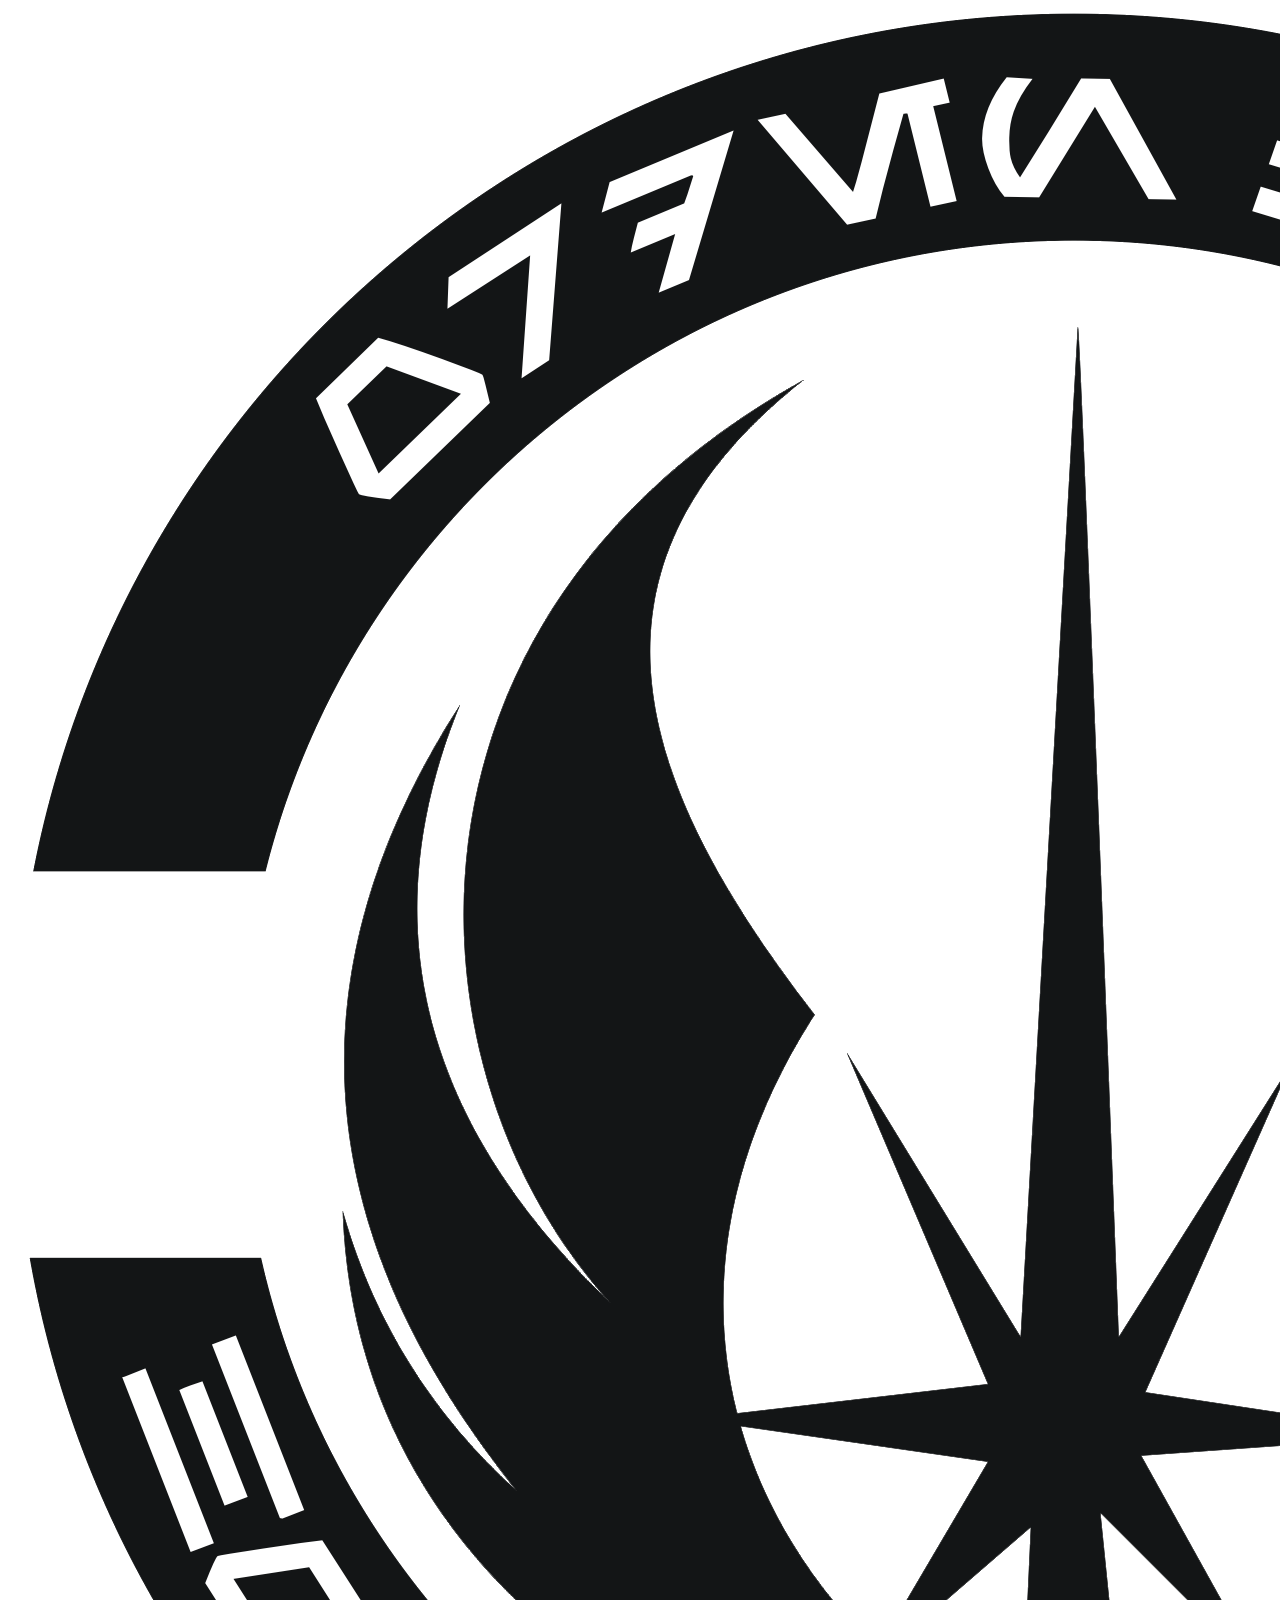
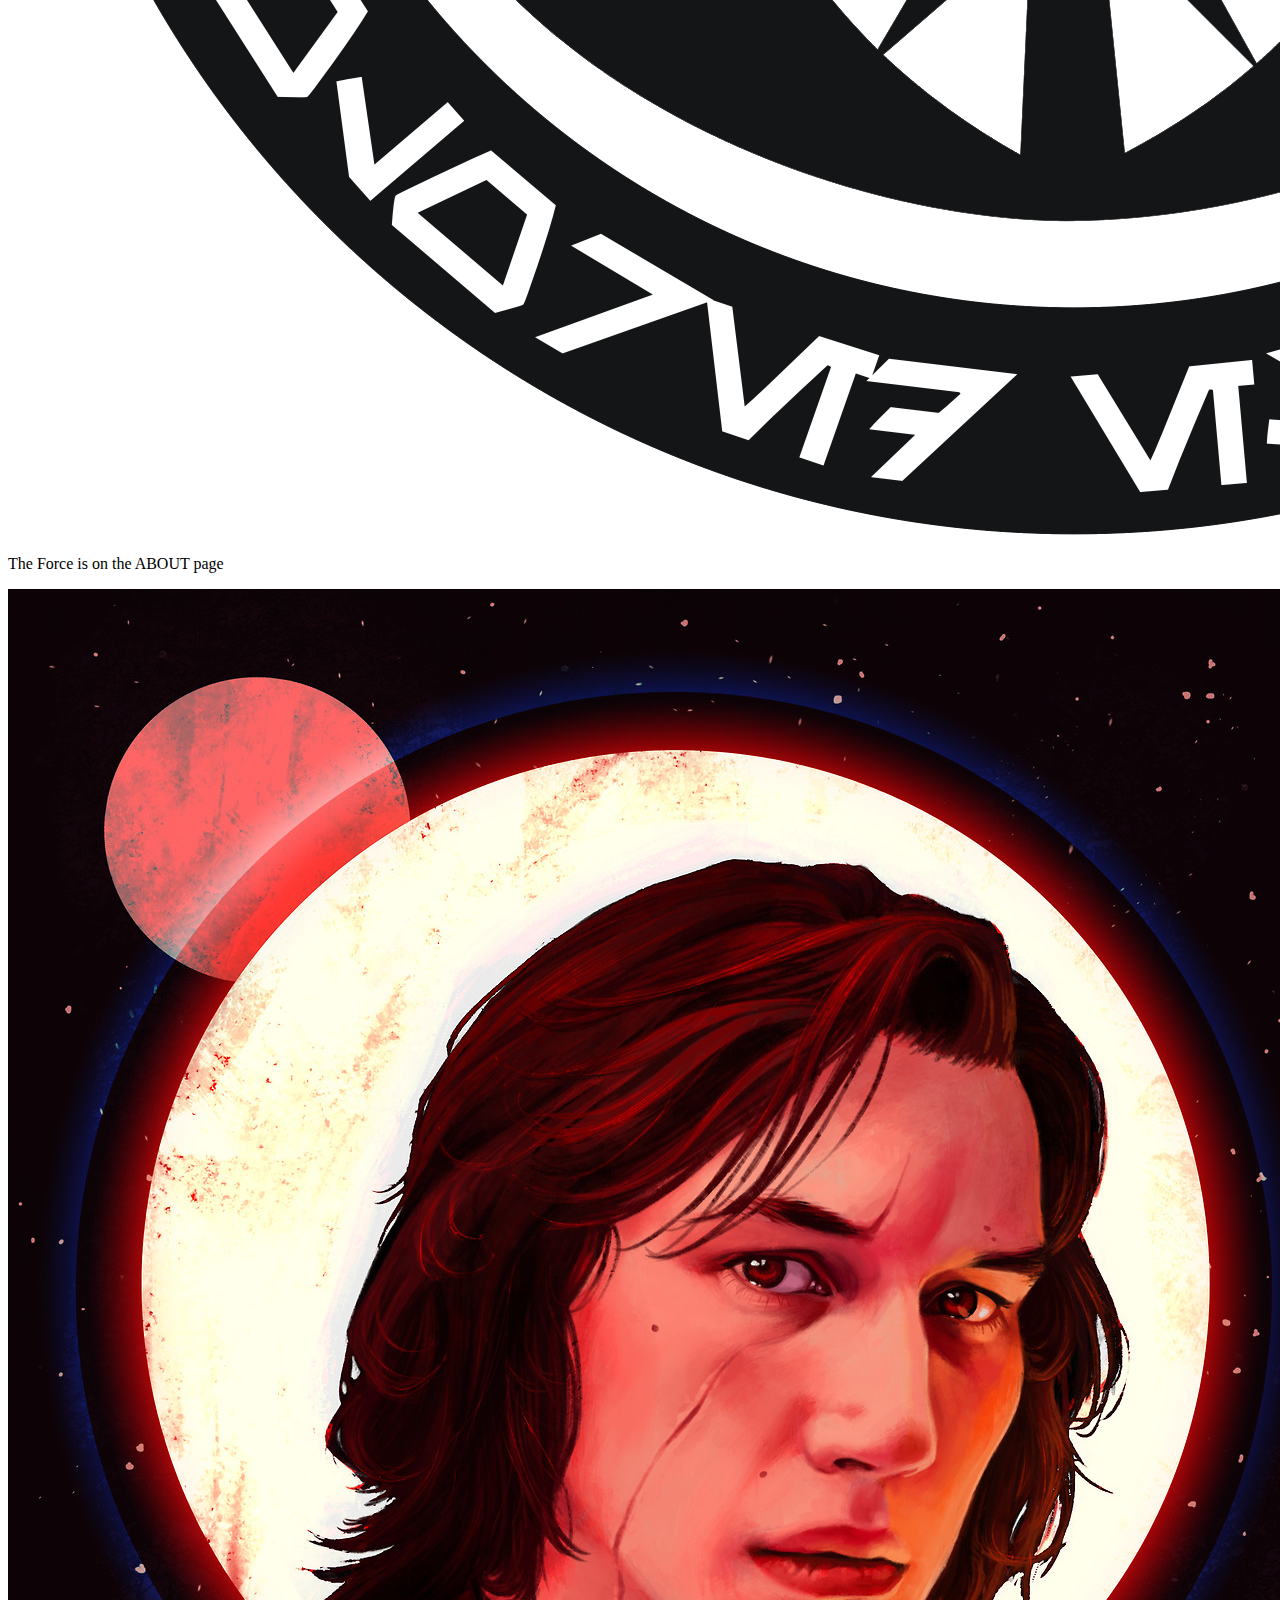
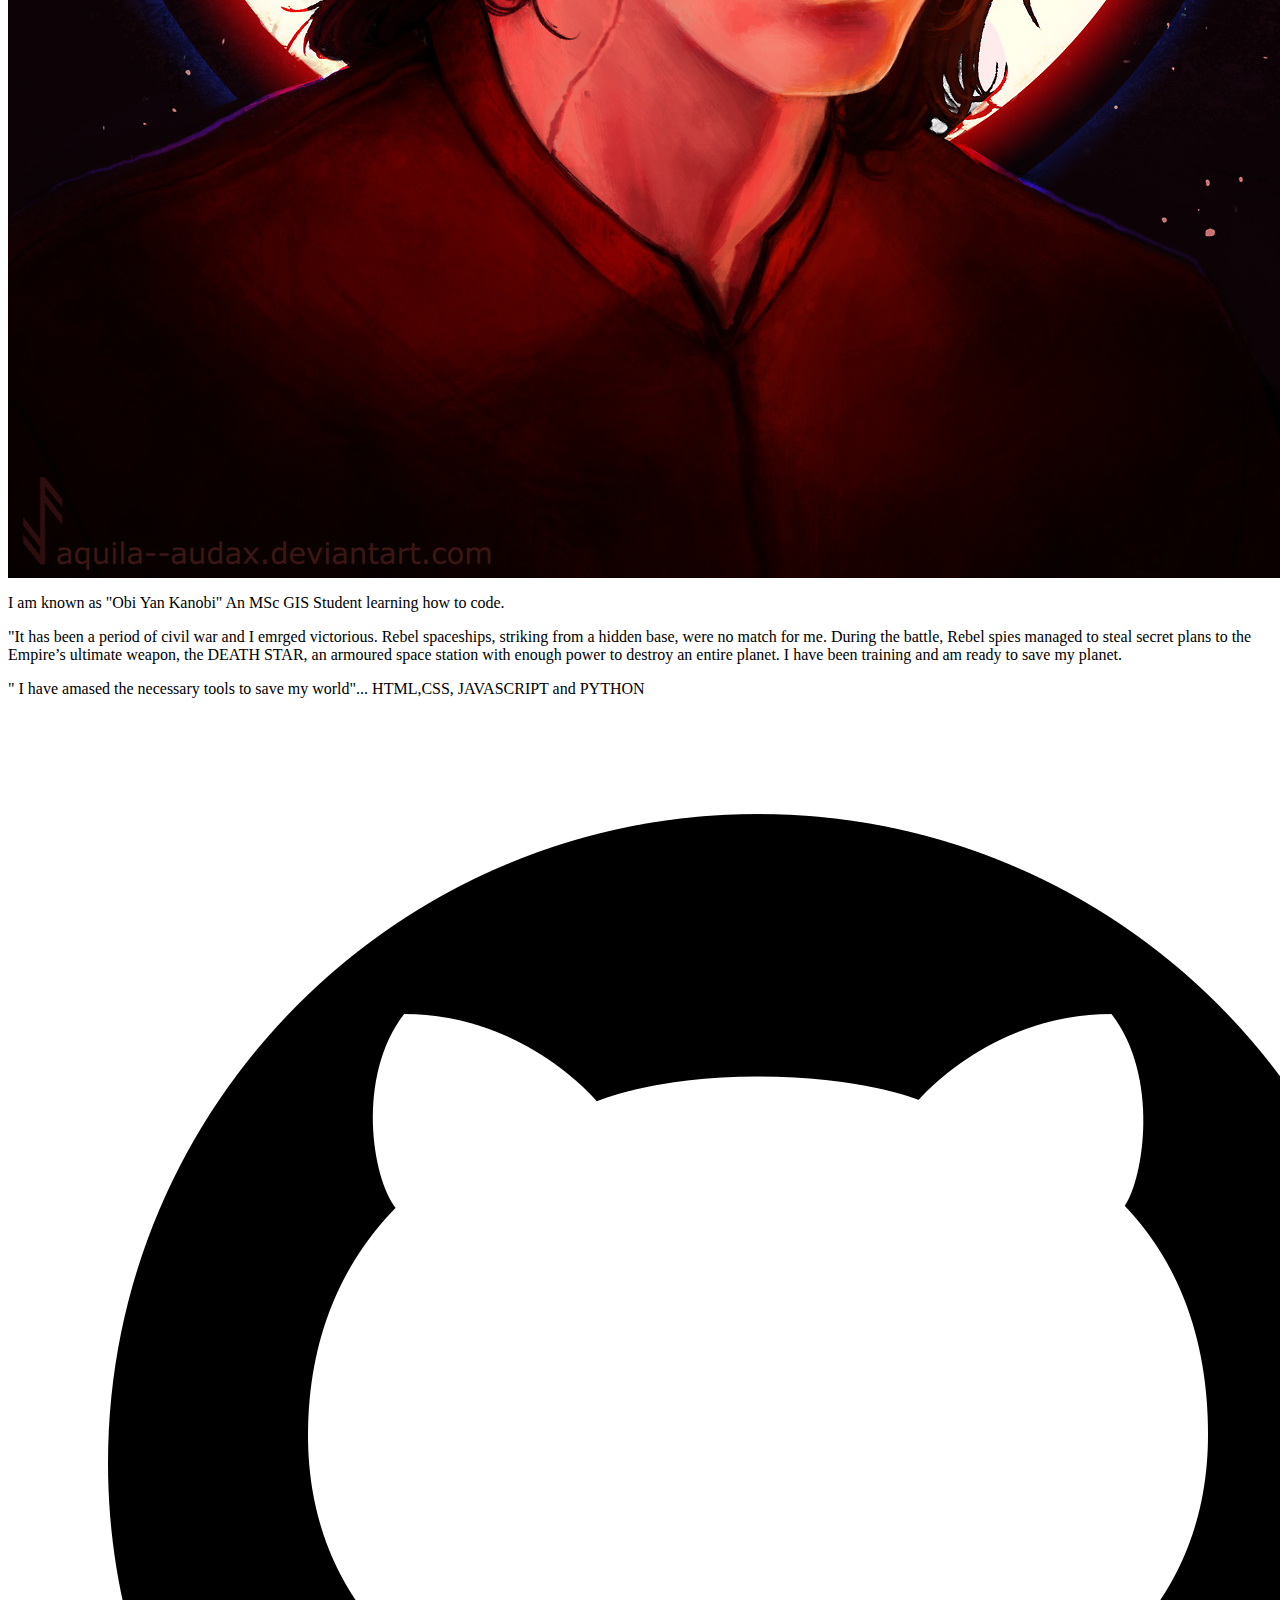
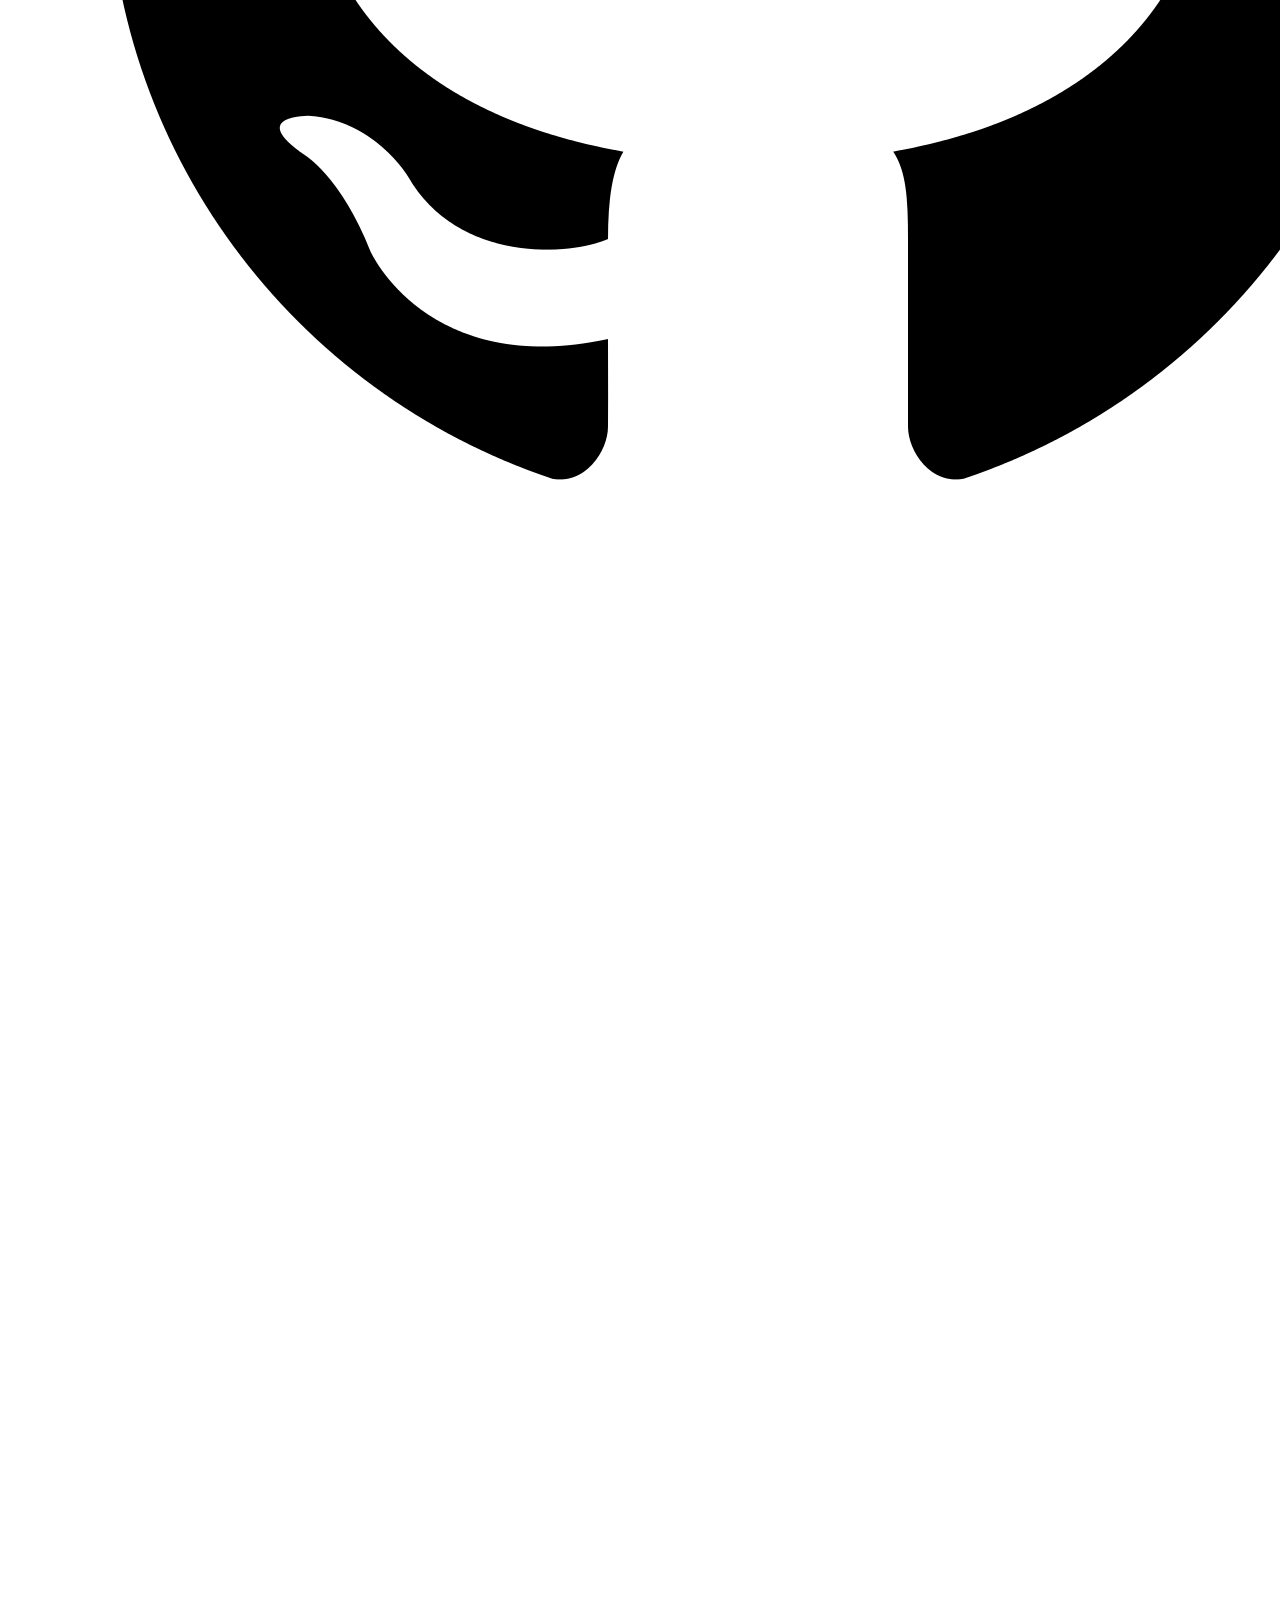
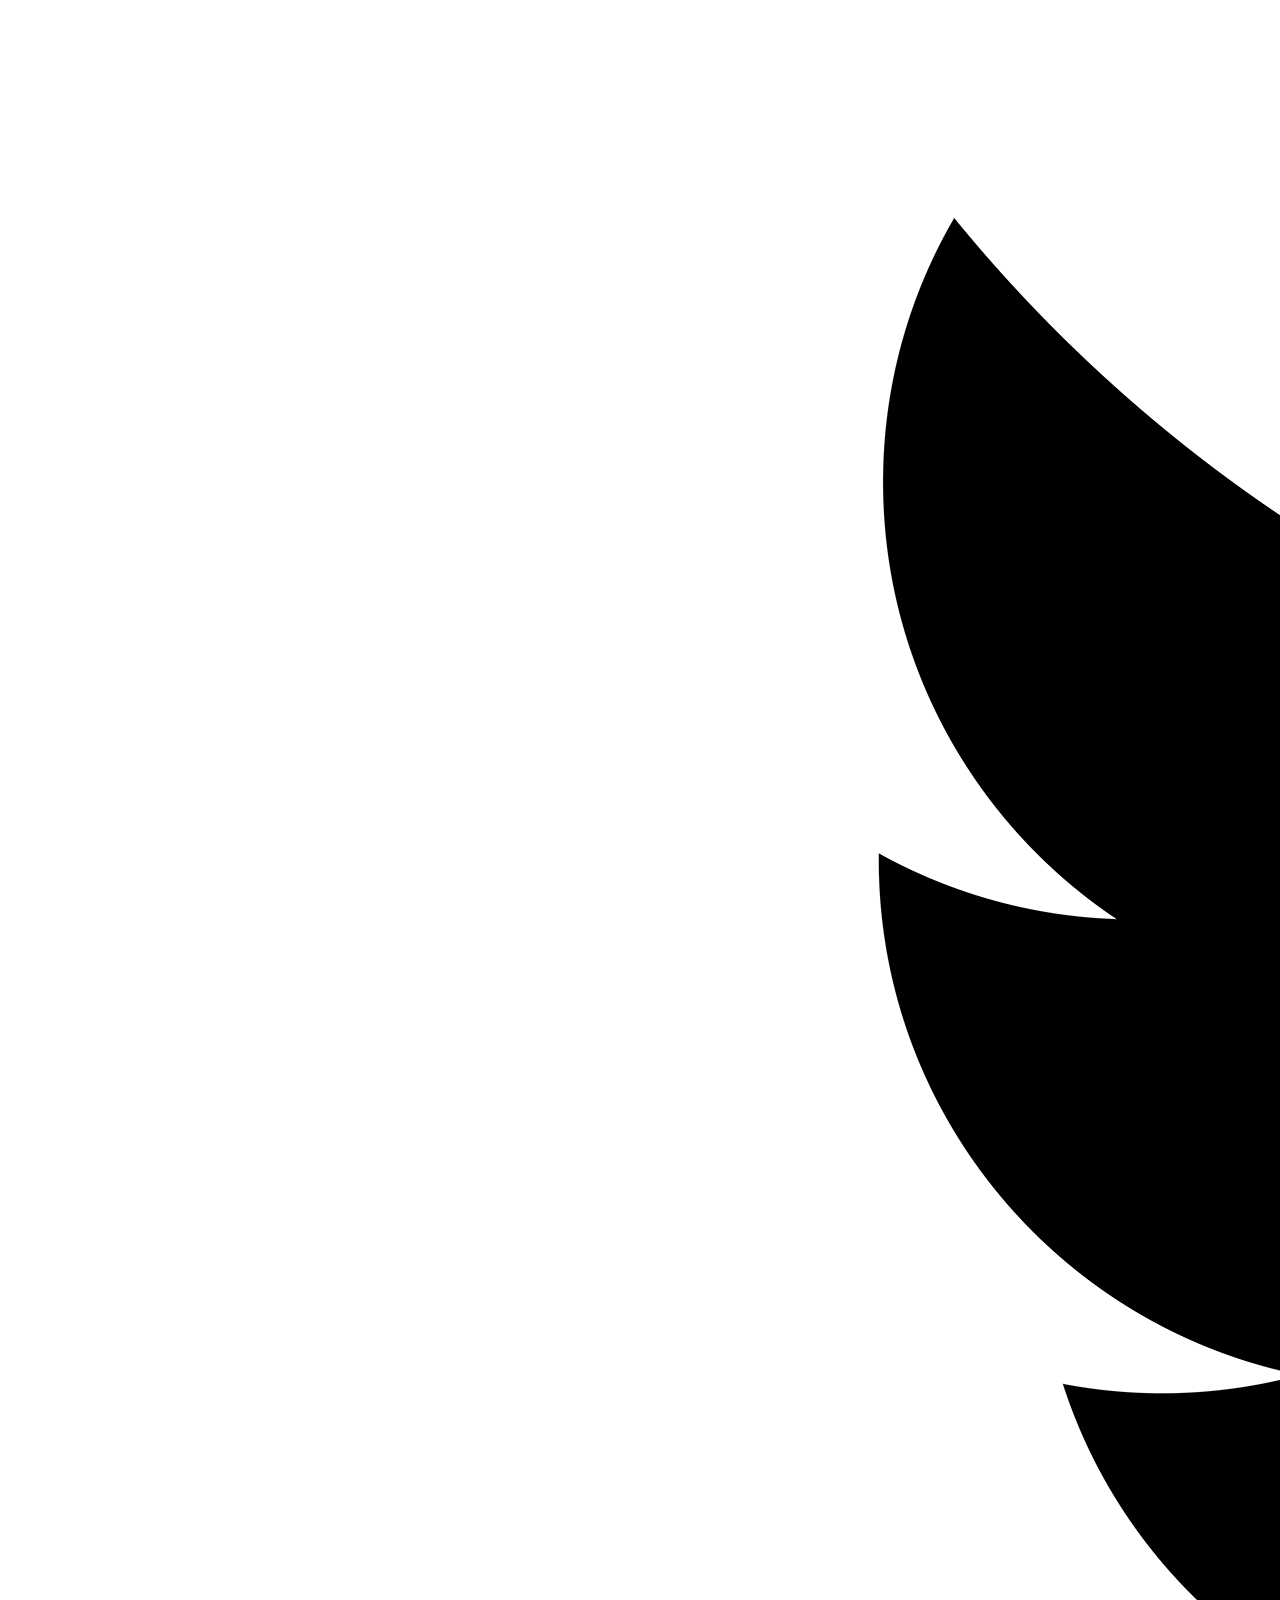
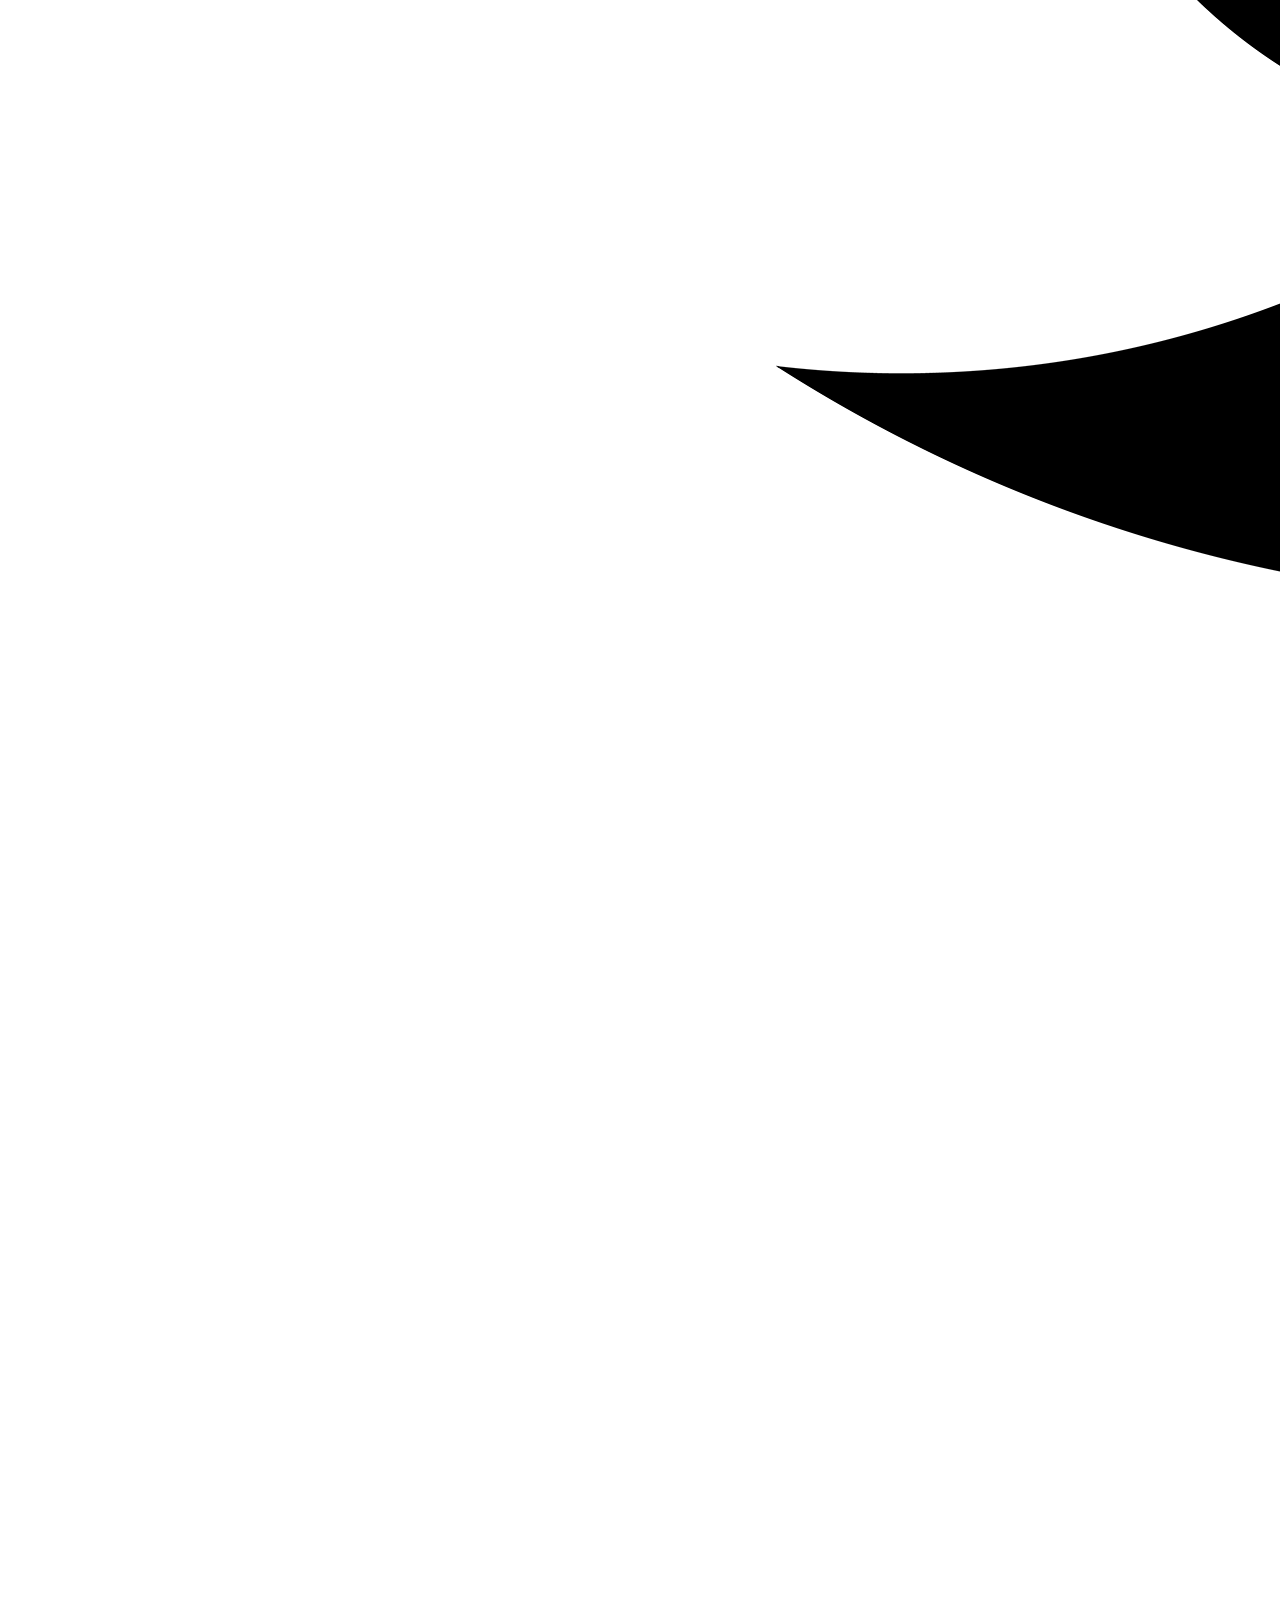
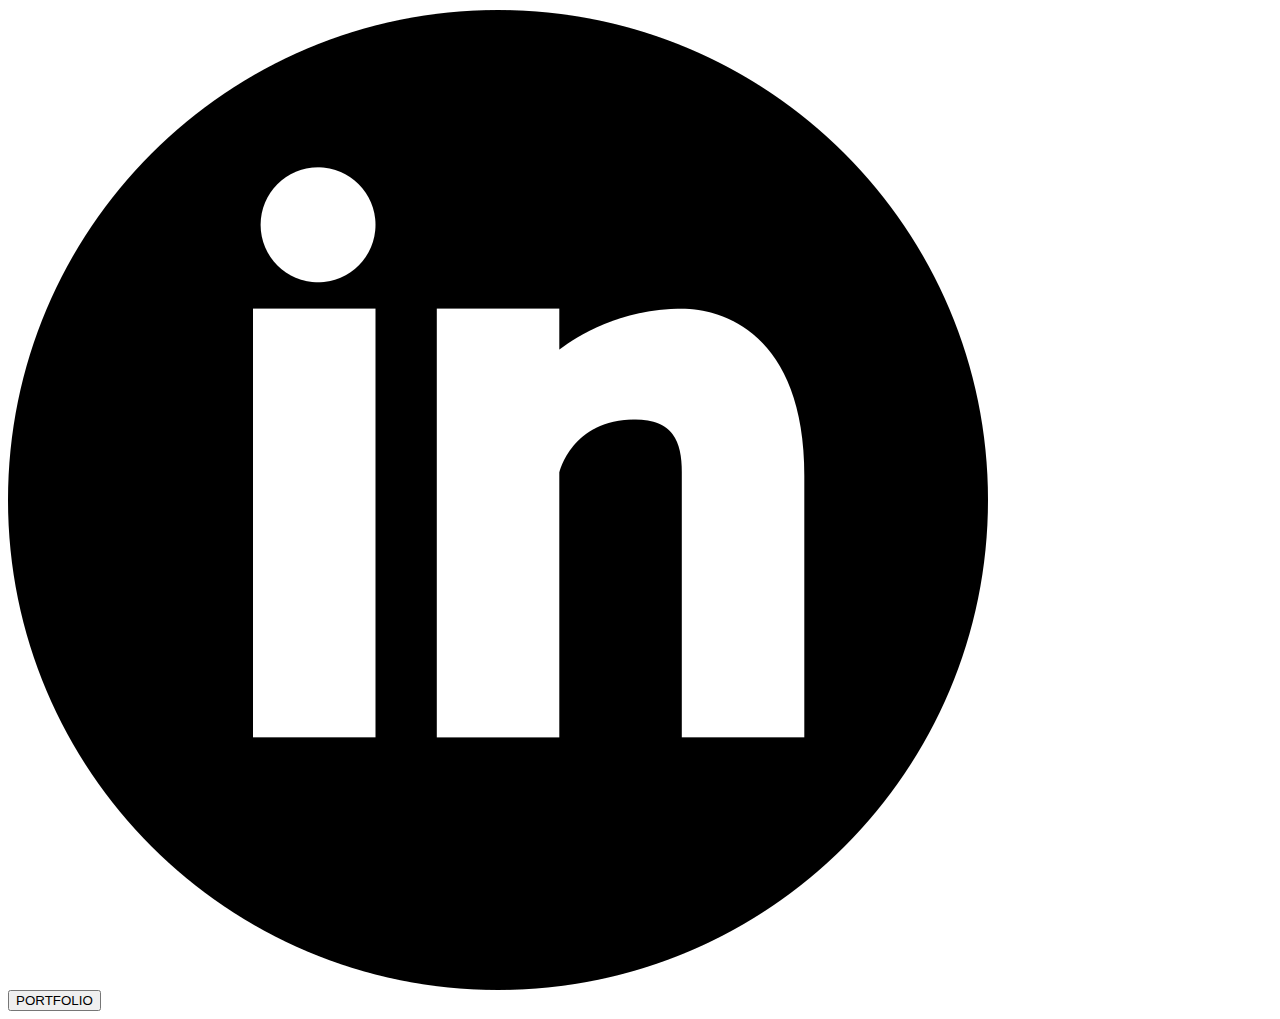
==== About_me.html @ 11d7709b "validation 11" ====
<html>
  <head>
    <meta charset="utf-8" />
    <meta http-equiv="X-UA-Compatible" content="IE=Edge" />
    <title>Portfolio-Programming4GIS</title>
    <meta name="viewport" content="width=device-width, initial-scale=1.0" />
    <link
      rel="stylesheet"
      media="all"
      href="../Portfolio/CSS/About.css"
      type="text/css"
    />
    <!--Link to CSS, Aboutpage stylesheet-->
    <link
      href="https://fonts.googleapis.com/css2?family=Barlow+Semi+Condensed:ital,wght@1,300&family=Bowlby+One+SC&family=Quantico:wght@700&family=Rubik+Mono+One&display=swap"
      rel="stylesheet"
    />
  </head>

  <!--This executes function to load data upon loading web page. The body contians main content of webpage-->
  <body>
    <main class="main__container">
      <div class="box__1">
        <div class="nav__bar">
          <a href="./index.html">
            <img src="./Images/Starwars.png" class="navbar__image" />
          </a>
          <p class="text__1">The Force is on the ABOUT page</p>
        </div>

        <div class="profile">
          <img src="./Images/vader3.0.jpeg" class="my_ident" />
          <!--https://64.media.tumblr.com/6d1d6c59c6349708b15d256b5c64fecb/tumblr_p2xe12GFAH1sgnmmuo1_1280.png-->
          <p class="P_text2">
            I am known as "Obi Yan Kanobi" An MSc GIS Student learning how to
            code.
          </p>

          <p class="P_text">
            "It has been a period of civil war and I emrged victorious. Rebel
            spaceships, striking from a hidden base, were no match for me.
            During the battle, Rebel spies managed to steal secret plans to the
            Empire’s ultimate weapon, the DEATH STAR, an armoured space station
            with enough power to destroy an entire planet. I have been training
            and am ready to save my planet.
          </p>

          <p class="P_text1">
            " I have amased the necessary tools to save my world"... HTML,CSS,
            JAVASCRIPT and PYTHON
          </p>
        </div>

        <div class="socials">
          <a href="https://github.com/elliotkarikari">
            <img
              class="social__icon"
              src="./Images/github.png"
              alt="github_logo"
            />
          </a>
          <a href="https://twitter.com/snowy23079">
            <img
              class="social__icon1"
              src="./Images/twitter_black.png"
              alt="twitter_logo"
            />
          </a>
          <a href="https://www.linkedin.com/in/elliot-karikari-enk/">
            <img
              class="social__icon2"
              src="./Images/linkedin_icon.png"
              alt="linkedIn_logo"
            />
          </a>
        </div>

        <a href="./Portfolio.html" class="link_style">
          <button class="myButton">PORTFOLIO</button>
        </a>
      </div>
    </main>
  </body>
</html>
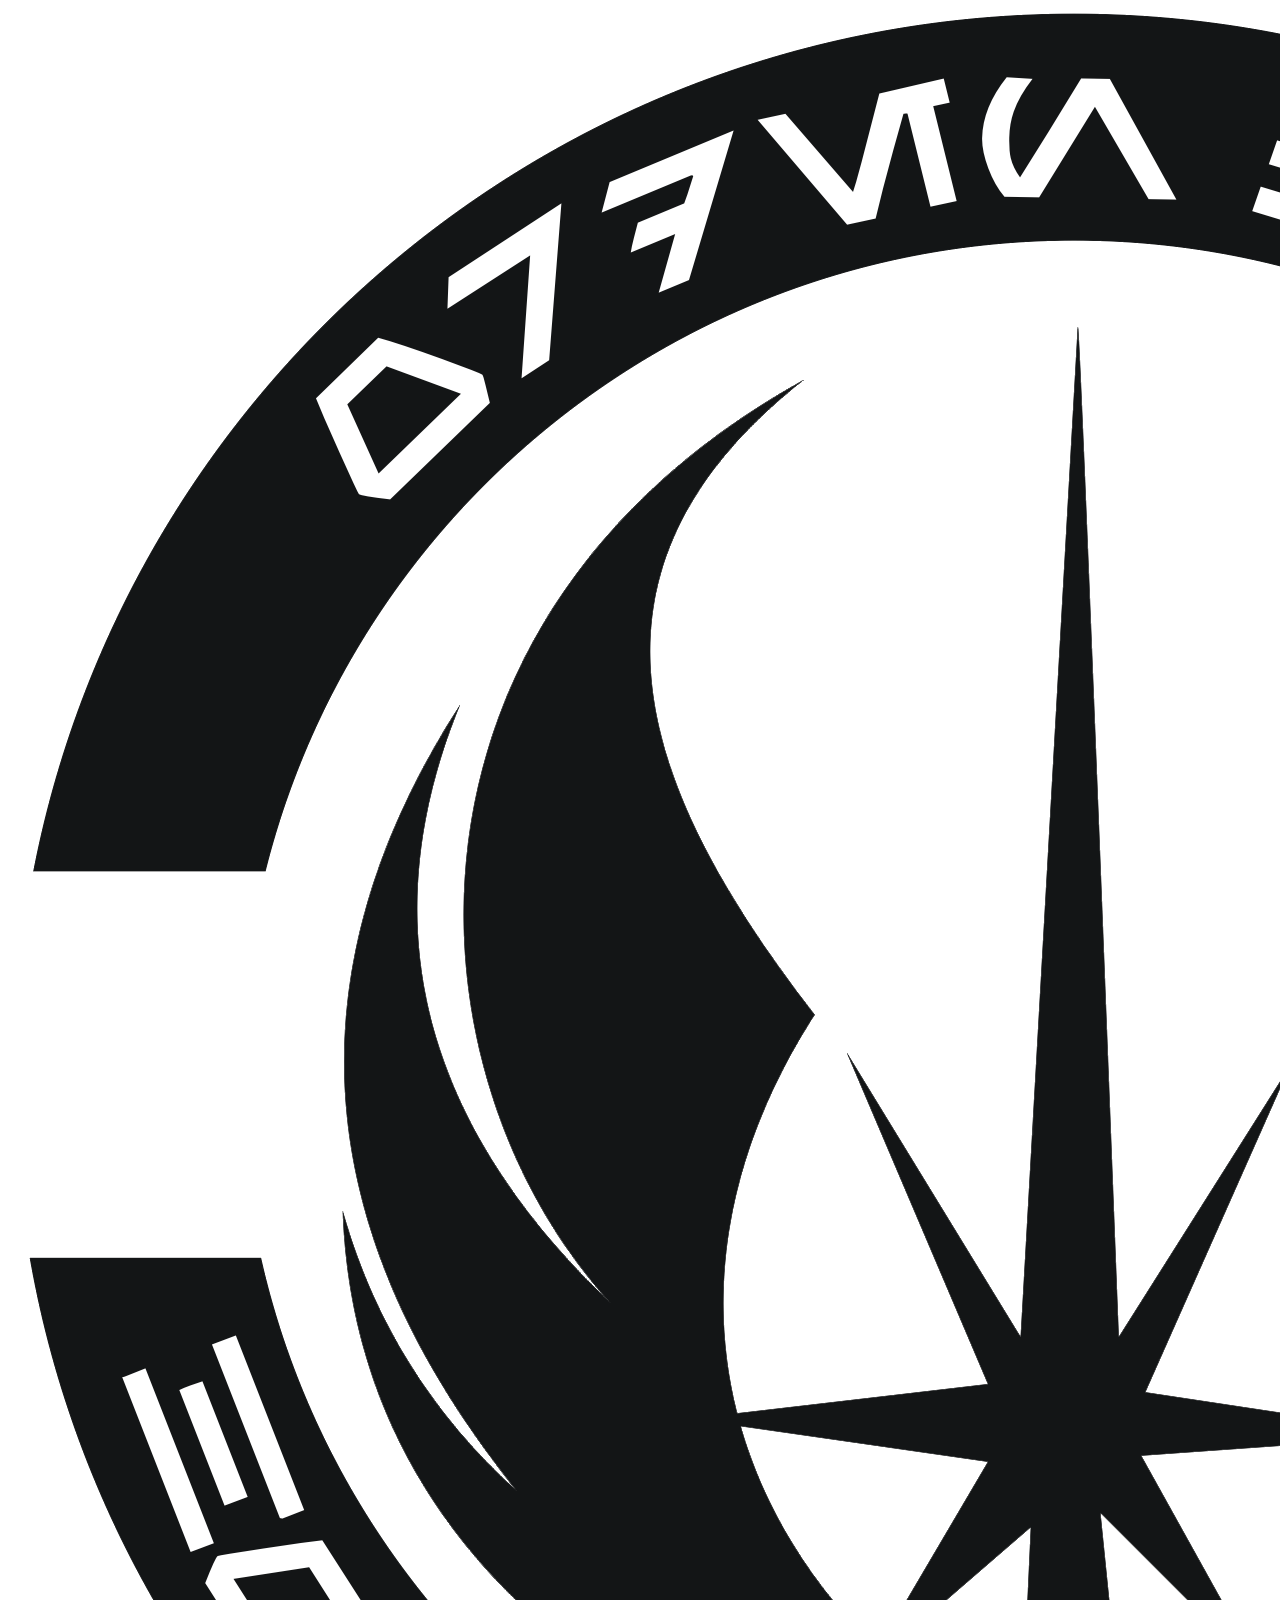
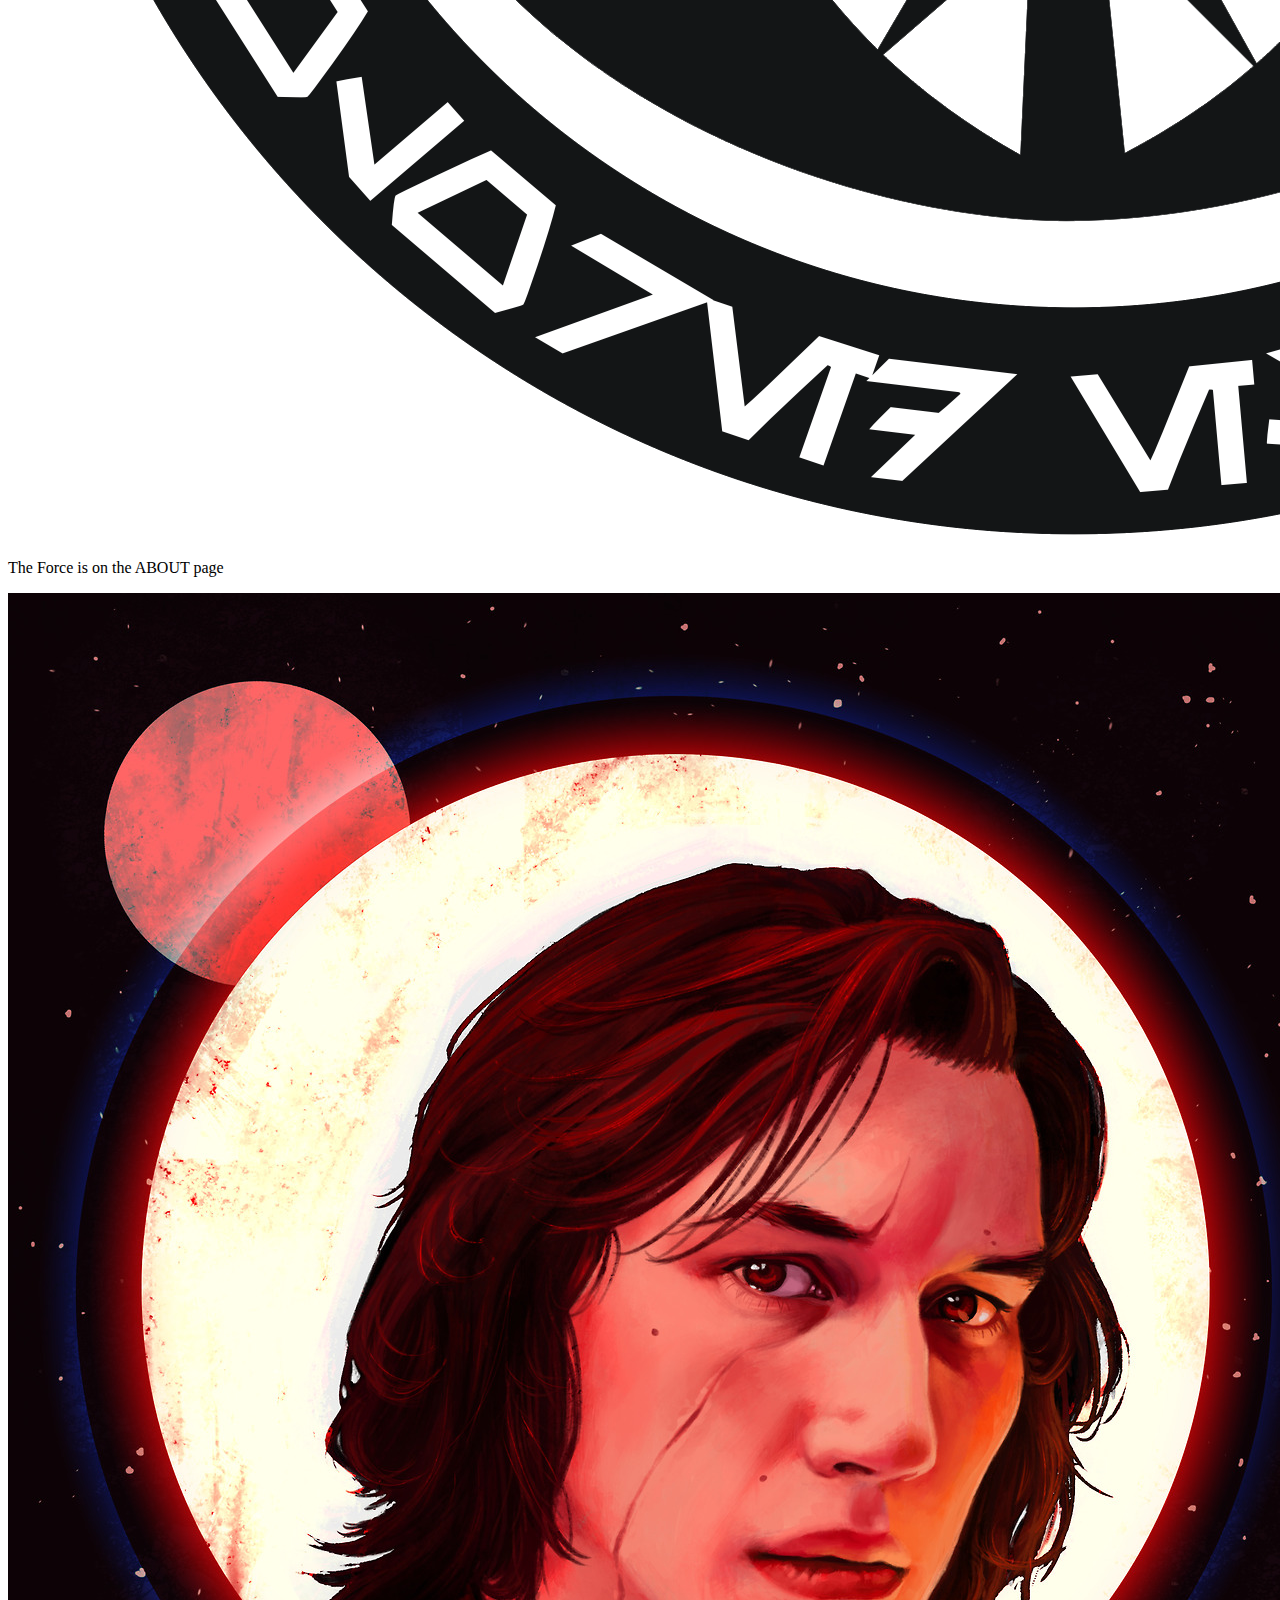
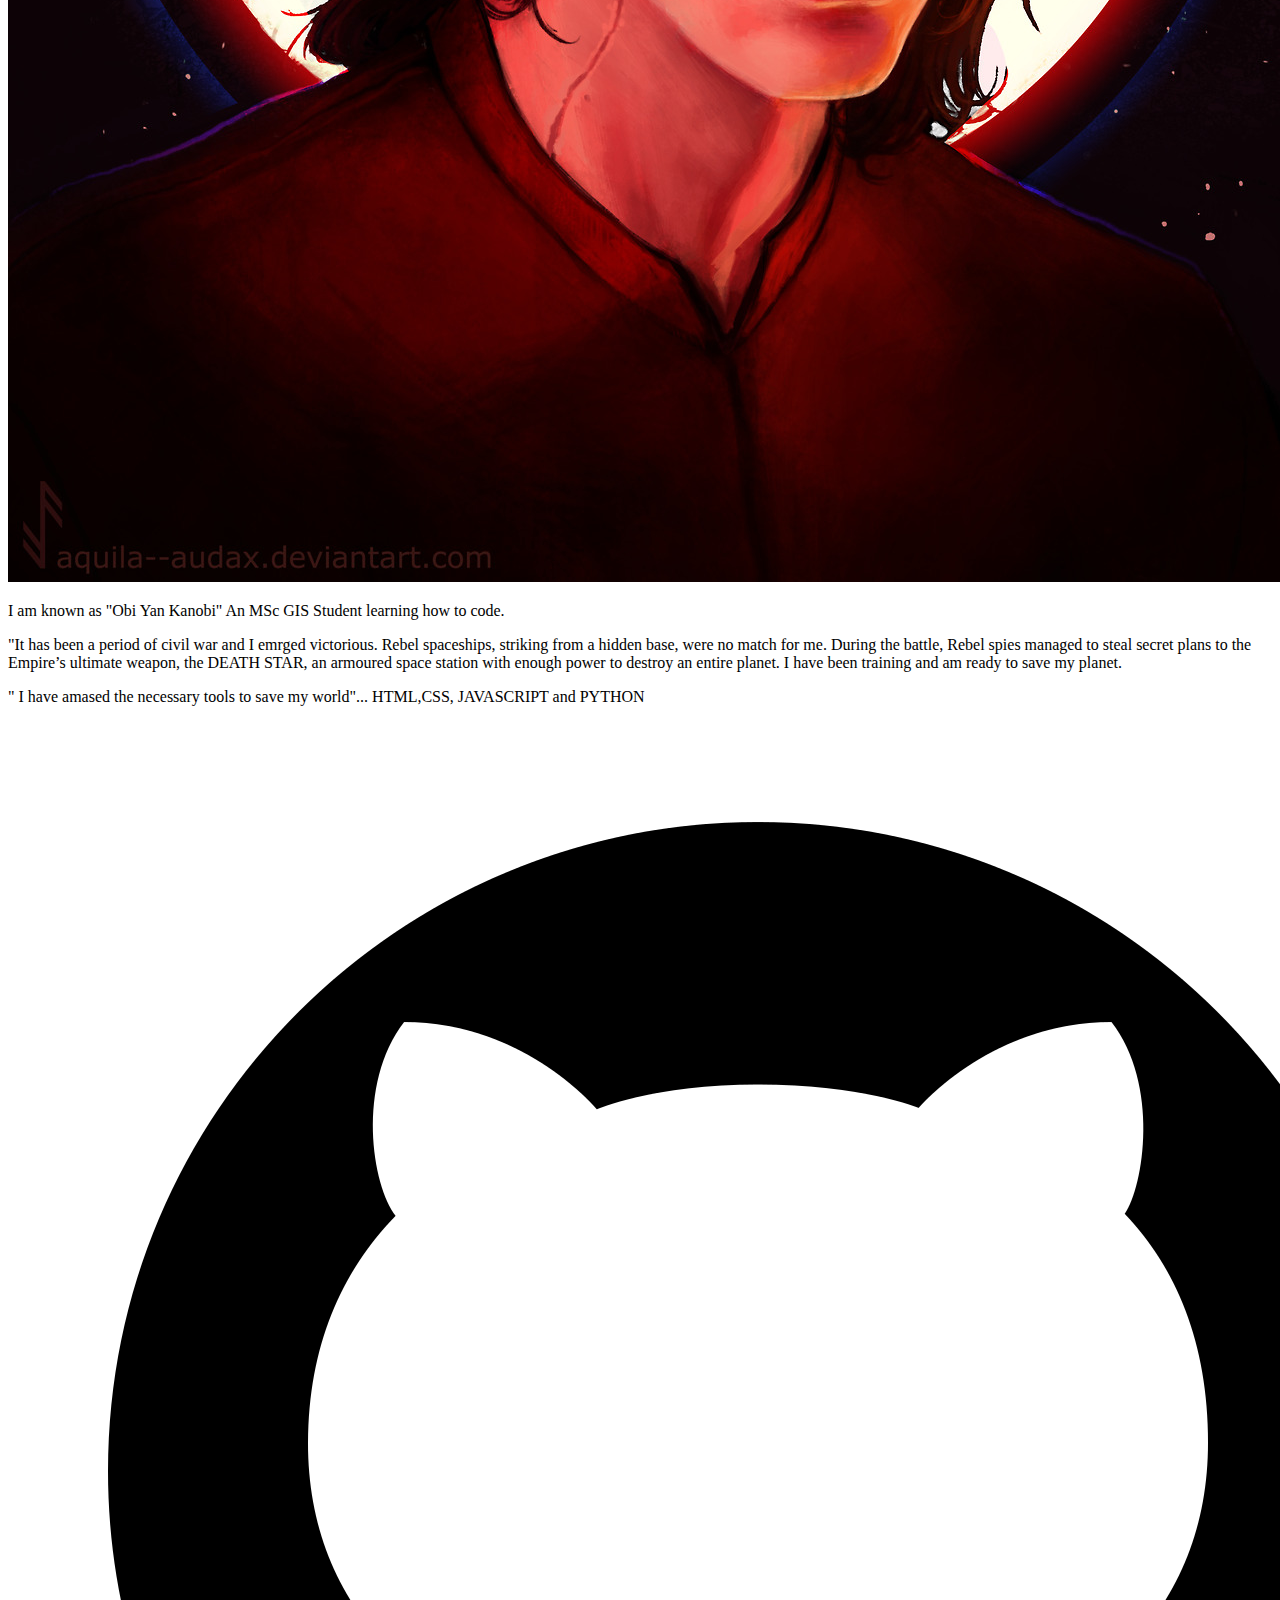
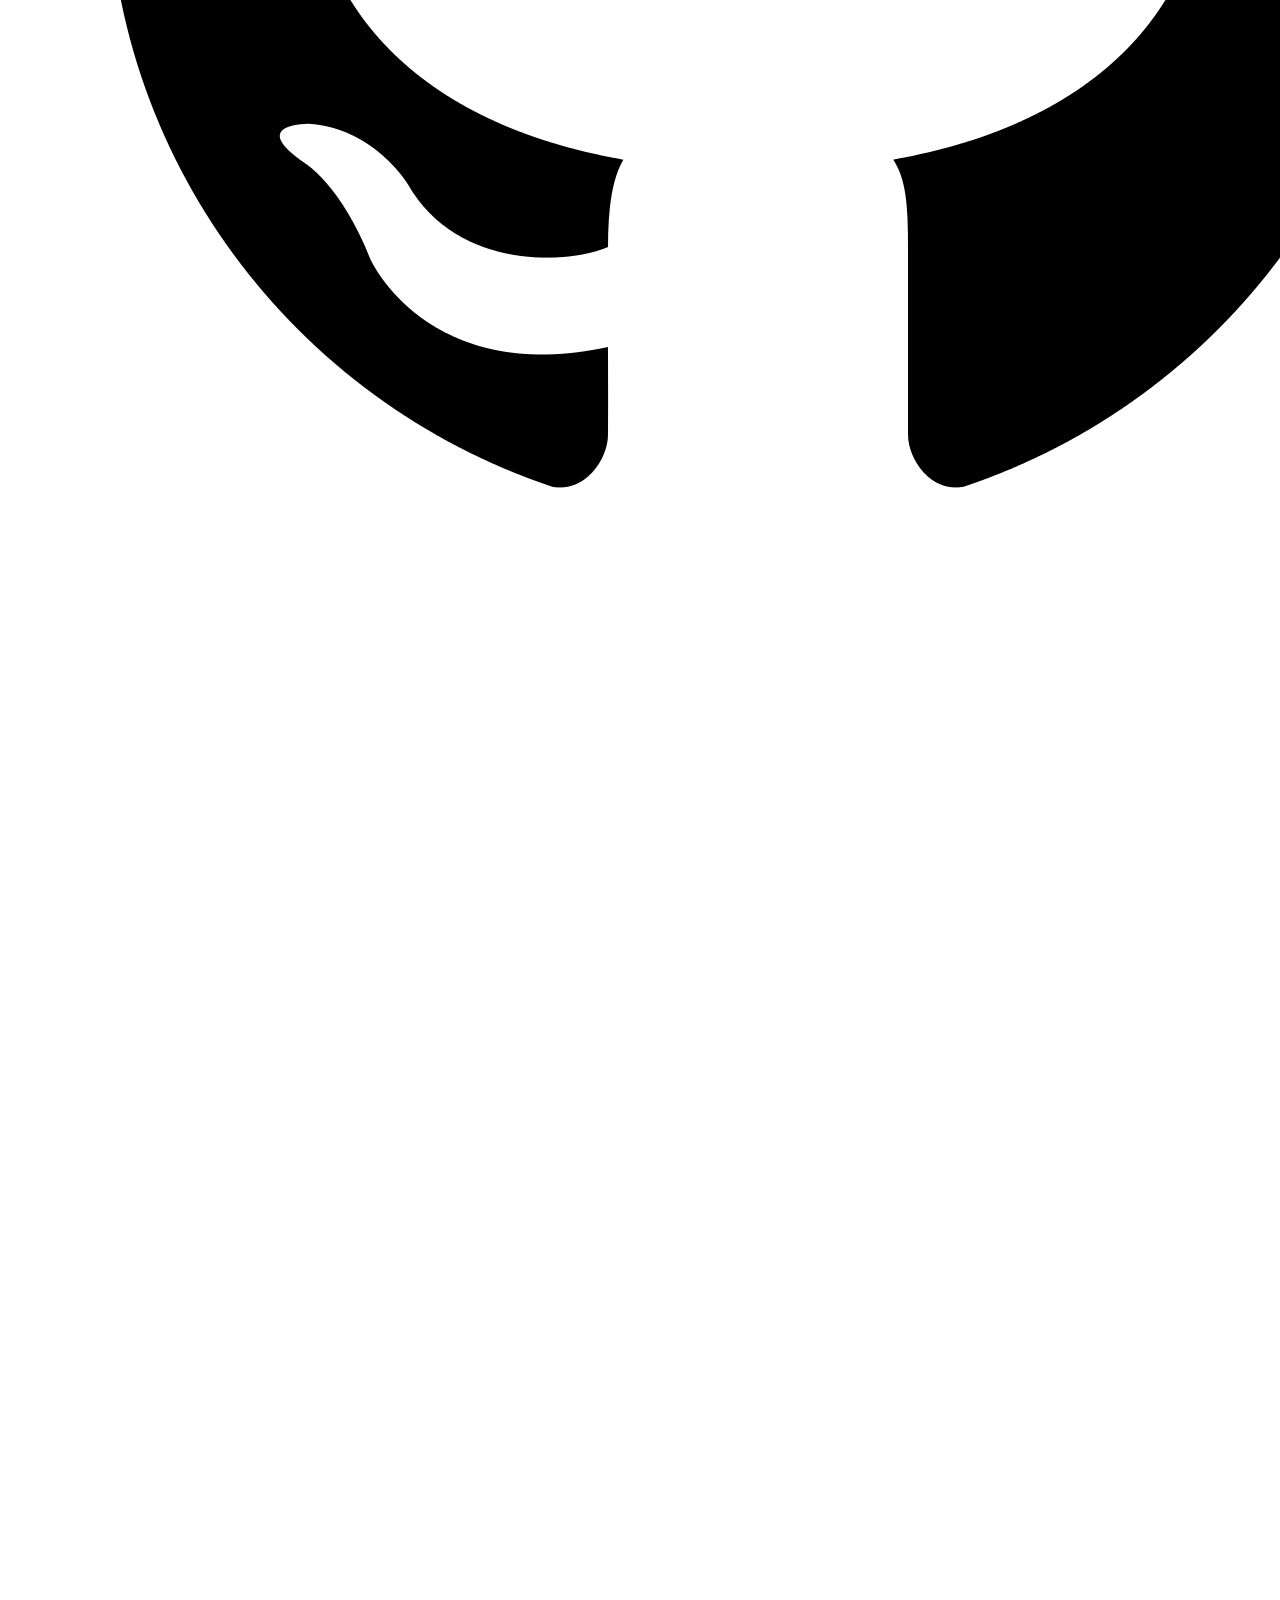
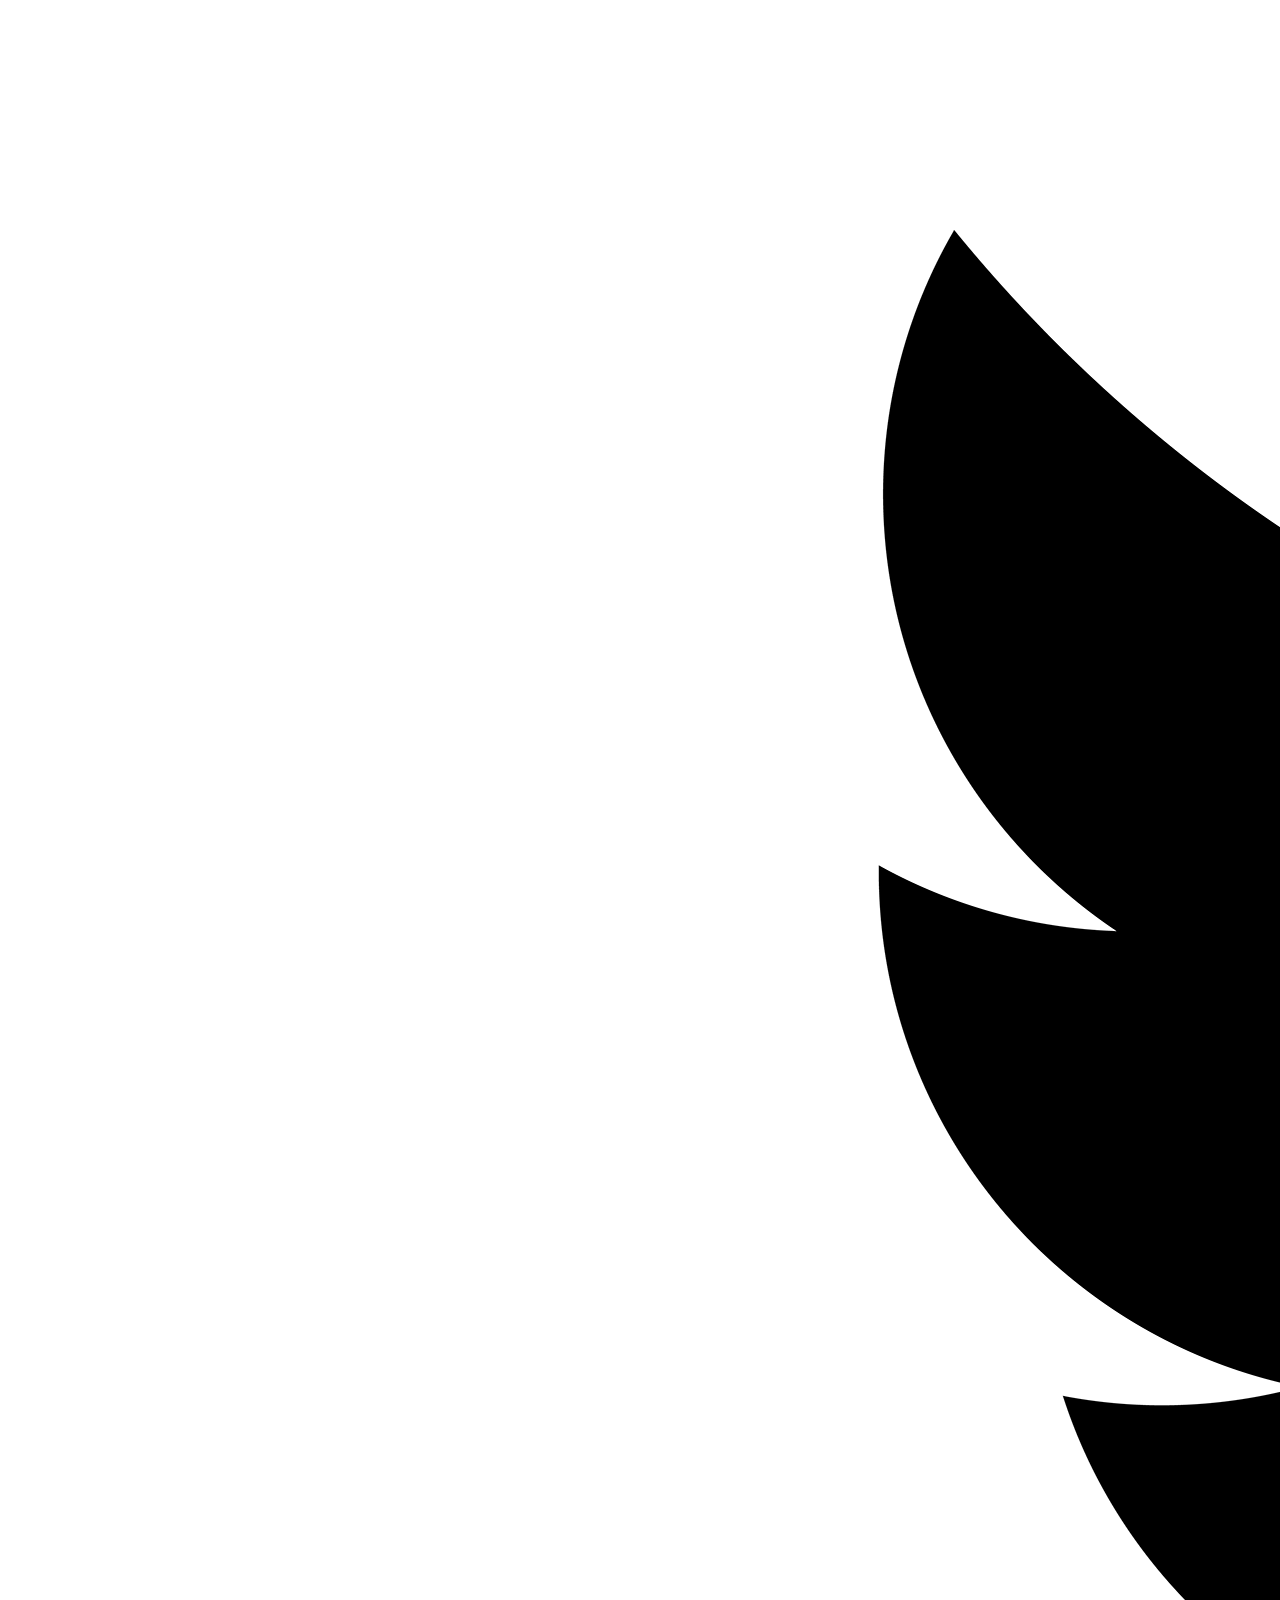
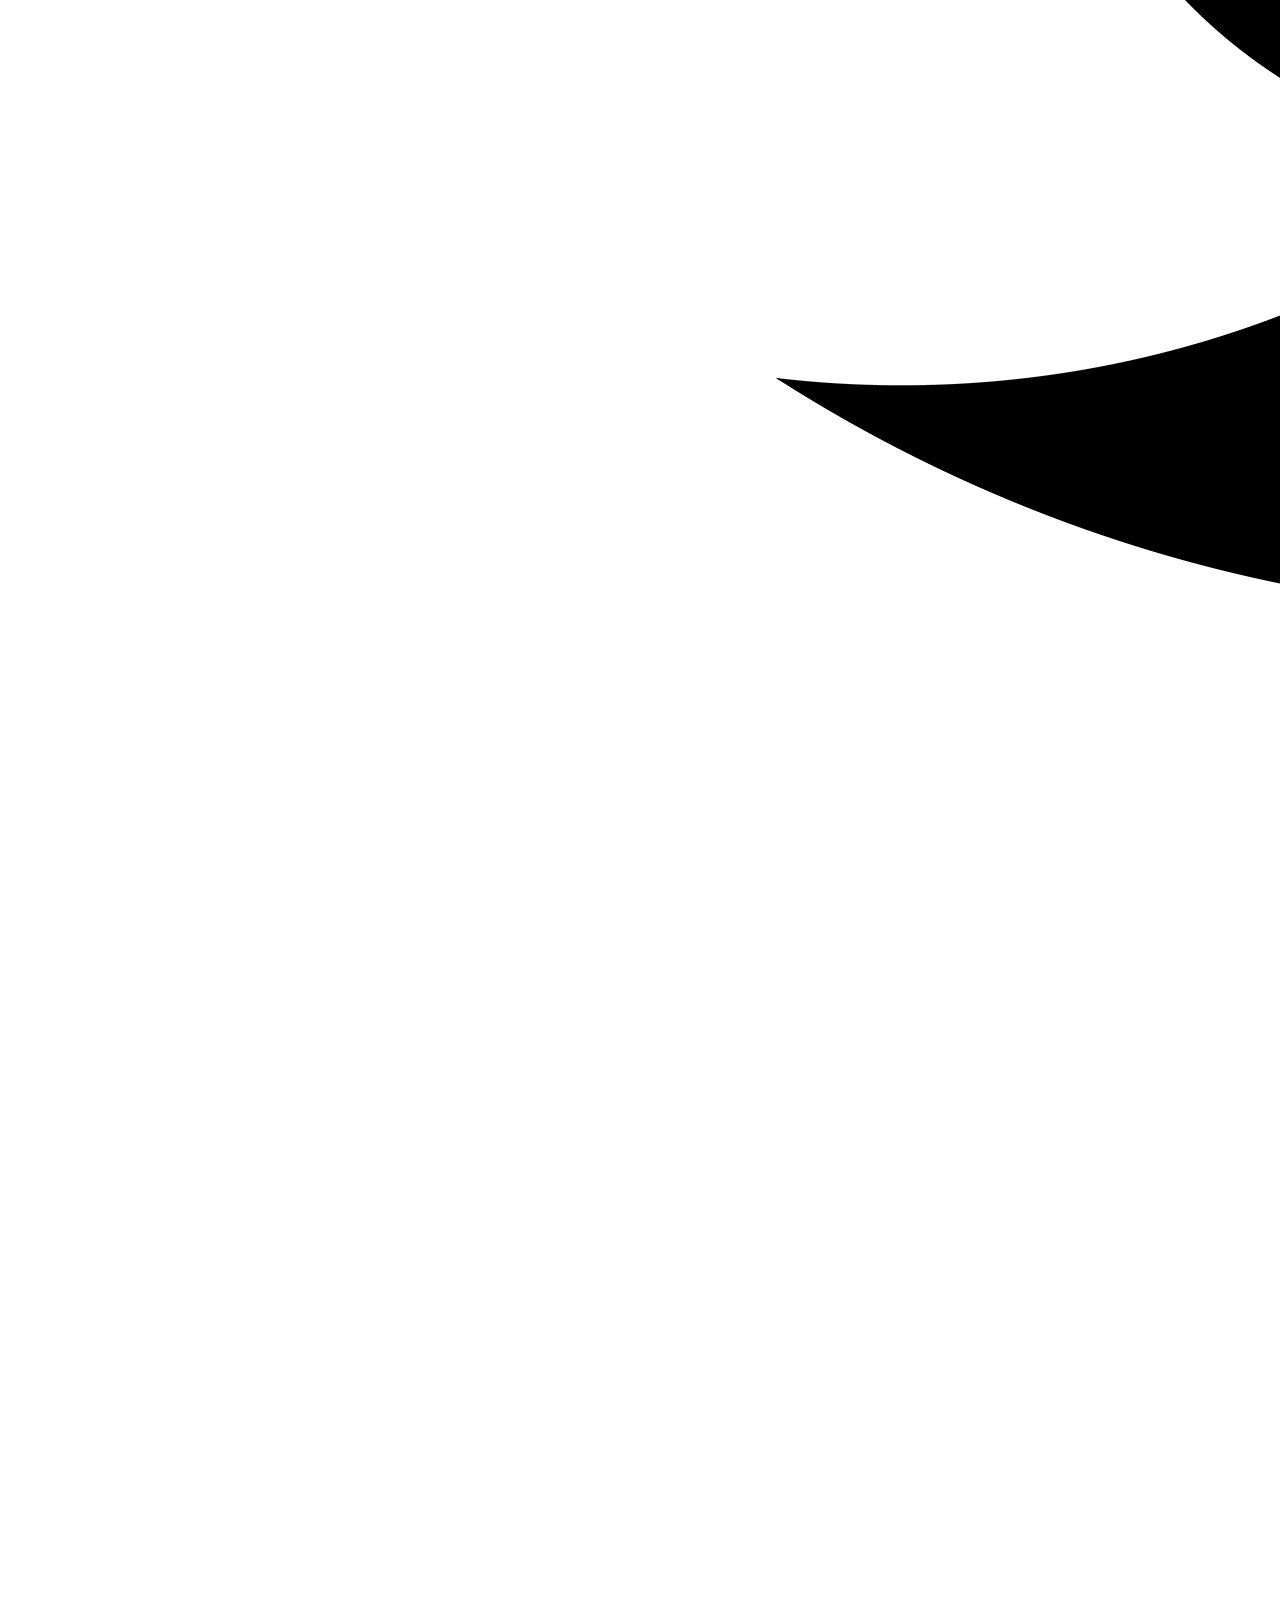
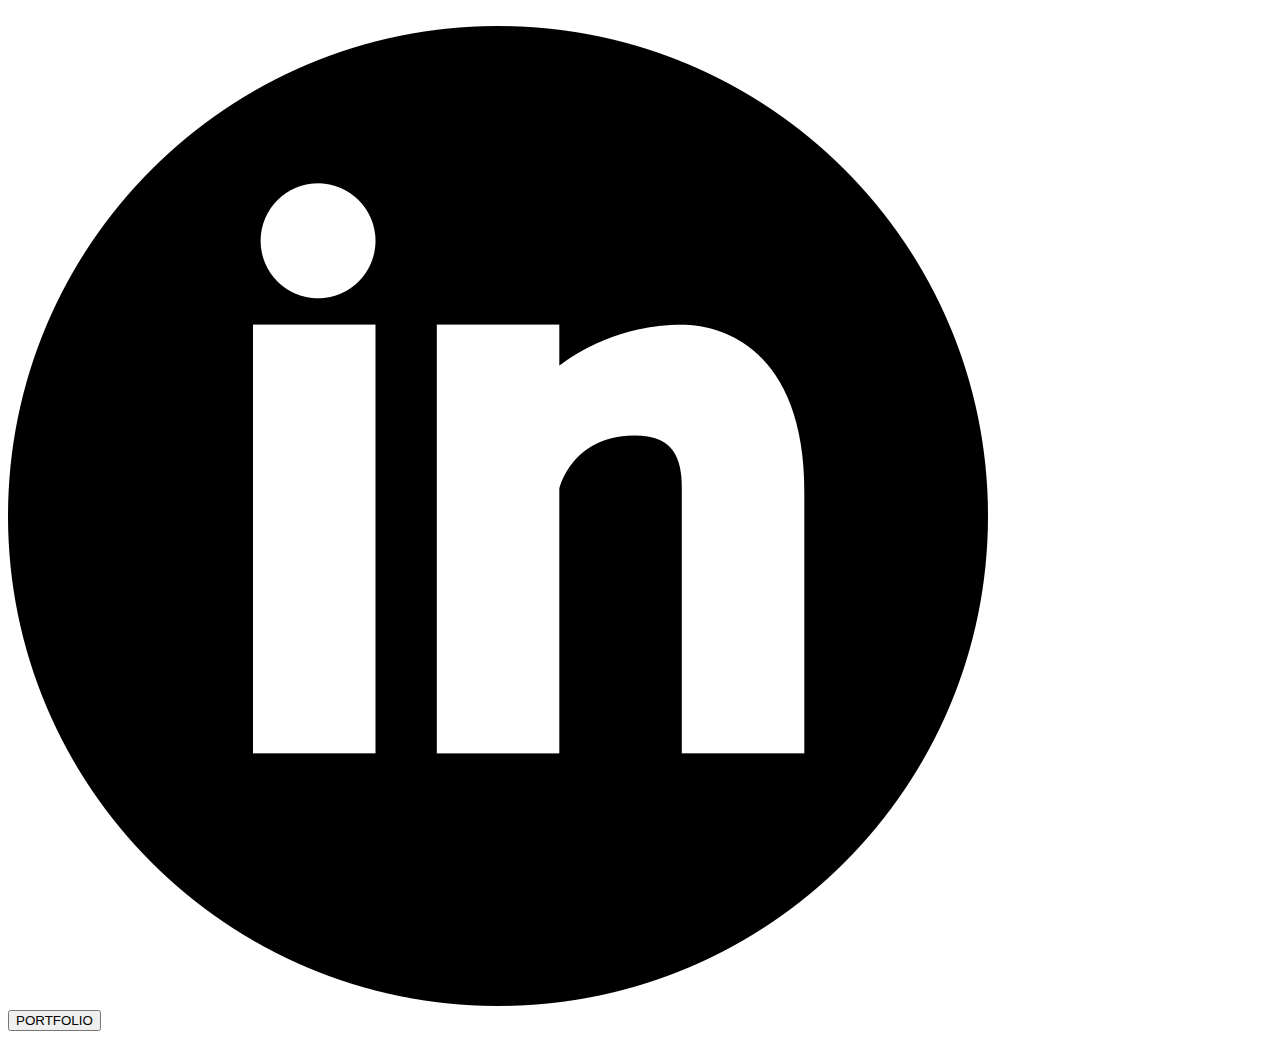
==== commit 3568fe6c: "validation 13" ====
--- a/About_me.html
+++ b/About_me.html
@@ -1,4 +1,5 @@
-<html>
+<!DOCTYPE html>
+<html lang="en">
   <head>
     <meta charset="utf-8" />
     <meta http-equiv="X-UA-Compatible" content="IE=Edge" />
@@ -23,13 +24,21 @@
       <div class="box__1">
         <div class="nav__bar">
           <a href="./index.html">
-            <img src="./Images/Starwars.png" class="navbar__image" />
+            <img
+              src="./Images/Starwars.png"
+              class="navbar__image"
+              alt="logo2"
+            />
           </a>
           <p class="text__1">The Force is on the ABOUT page</p>
         </div>
 
         <div class="profile">
-          <img src="./Images/vader3.0.jpeg" class="my_ident" />
+          <img
+            src="./Images/vader3.0.jpeg"
+            class="my_ident"
+            alt="profile_img"
+          />
           <!--https://64.media.tumblr.com/6d1d6c59c6349708b15d256b5c64fecb/tumblr_p2xe12GFAH1sgnmmuo1_1280.png-->
           <p class="P_text2">
             I am known as "Obi Yan Kanobi" An MSc GIS Student learning how to
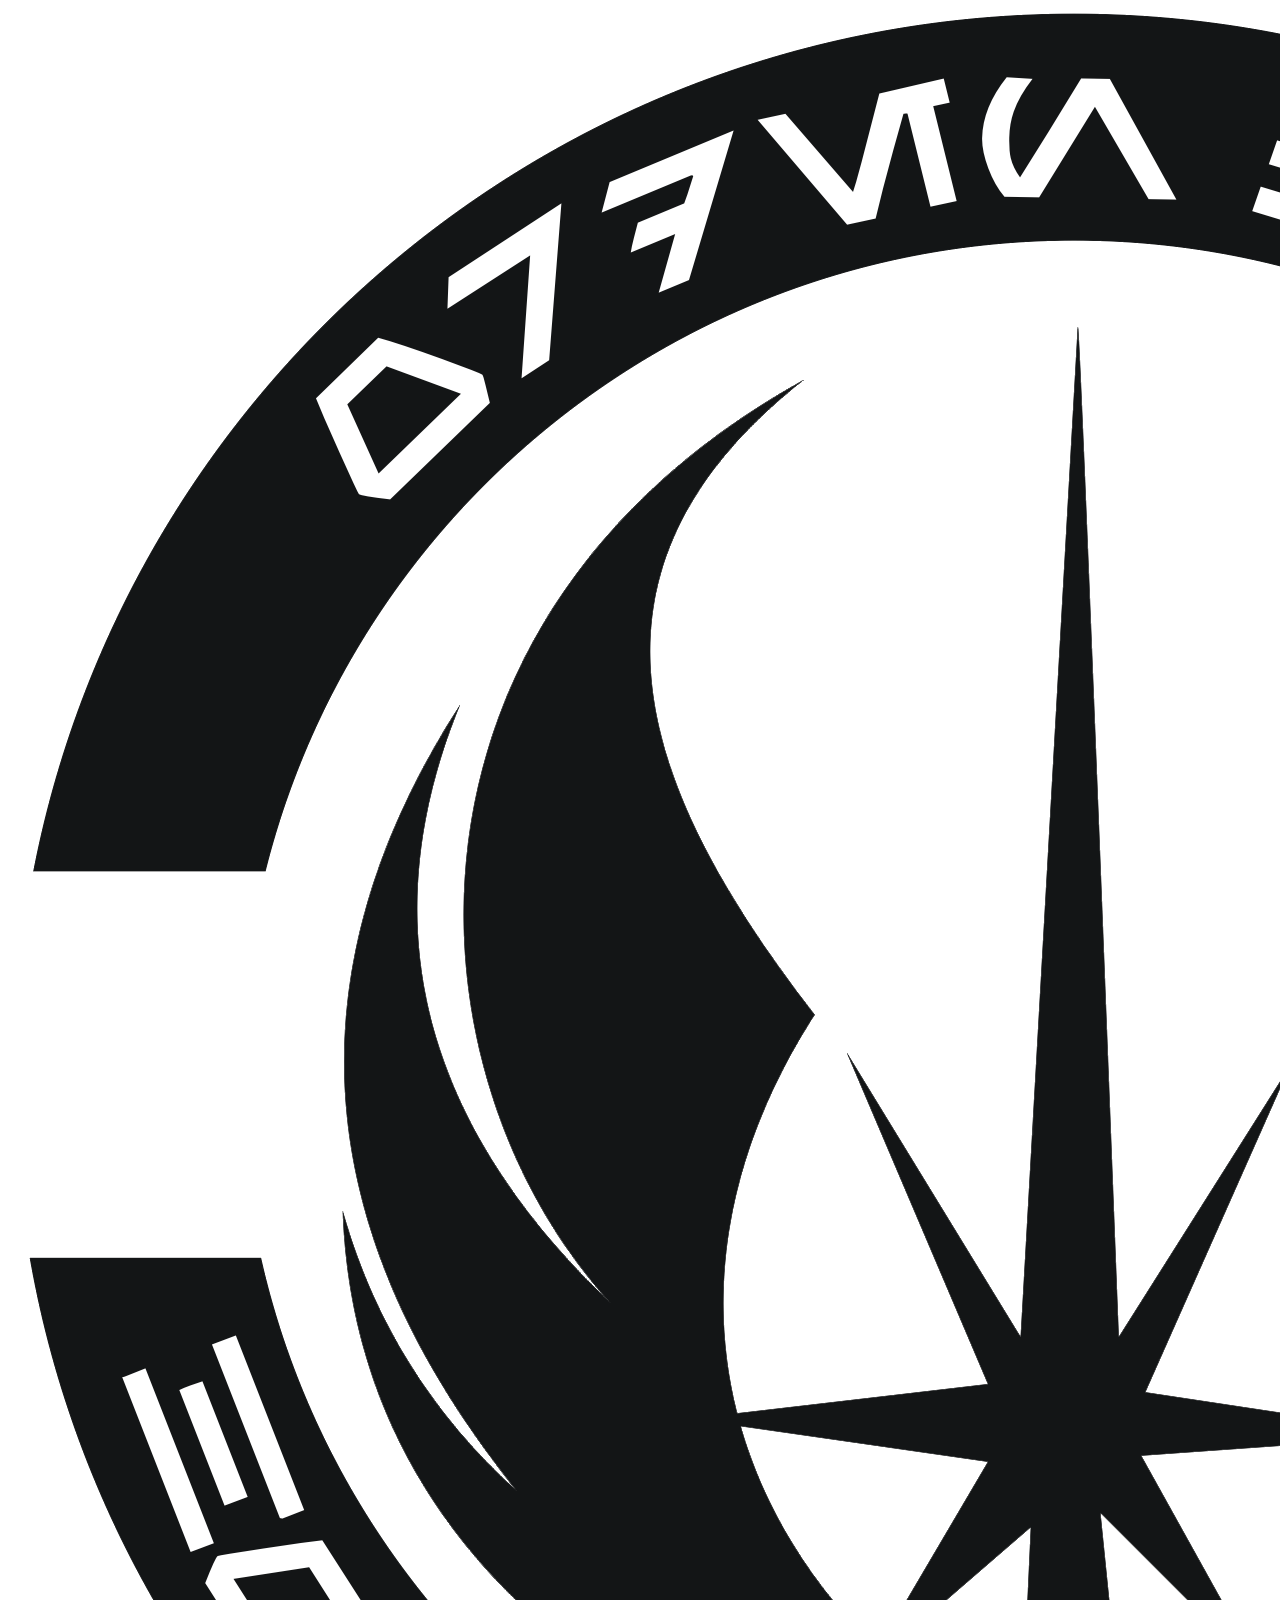
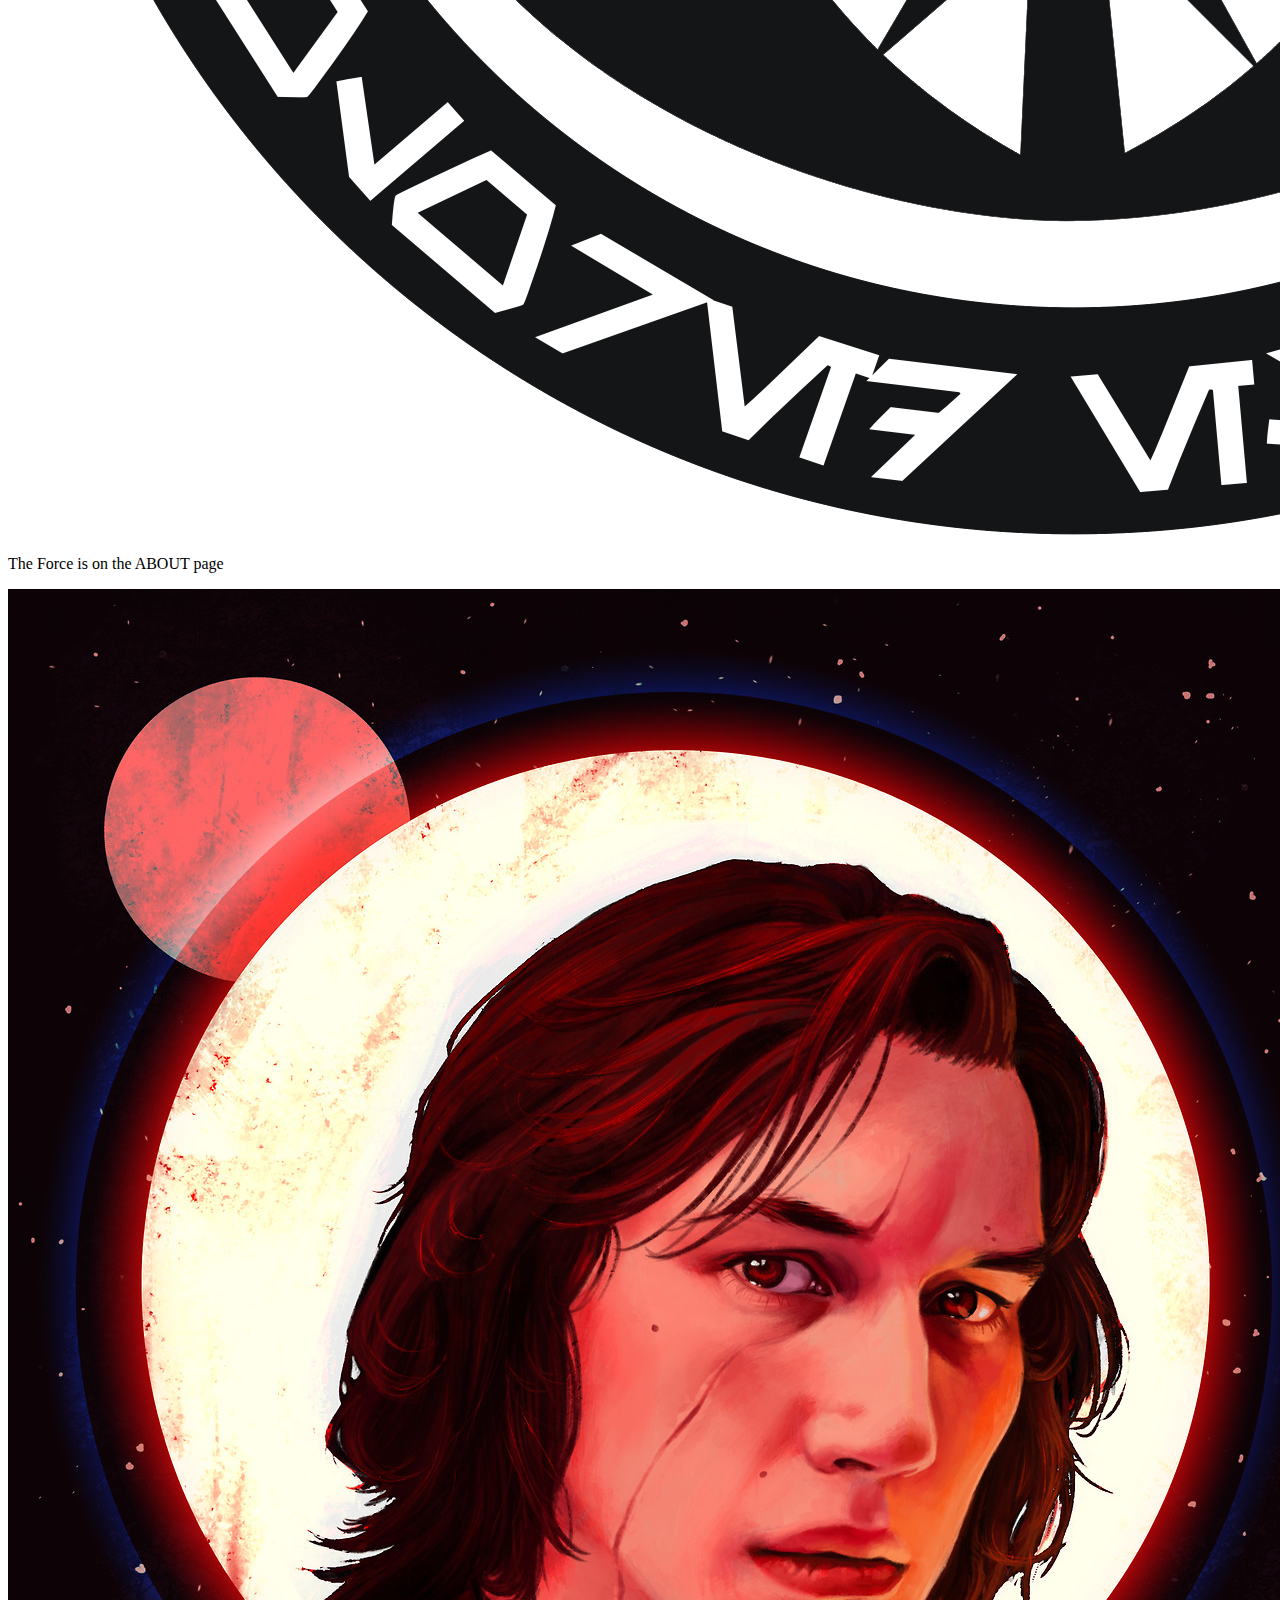
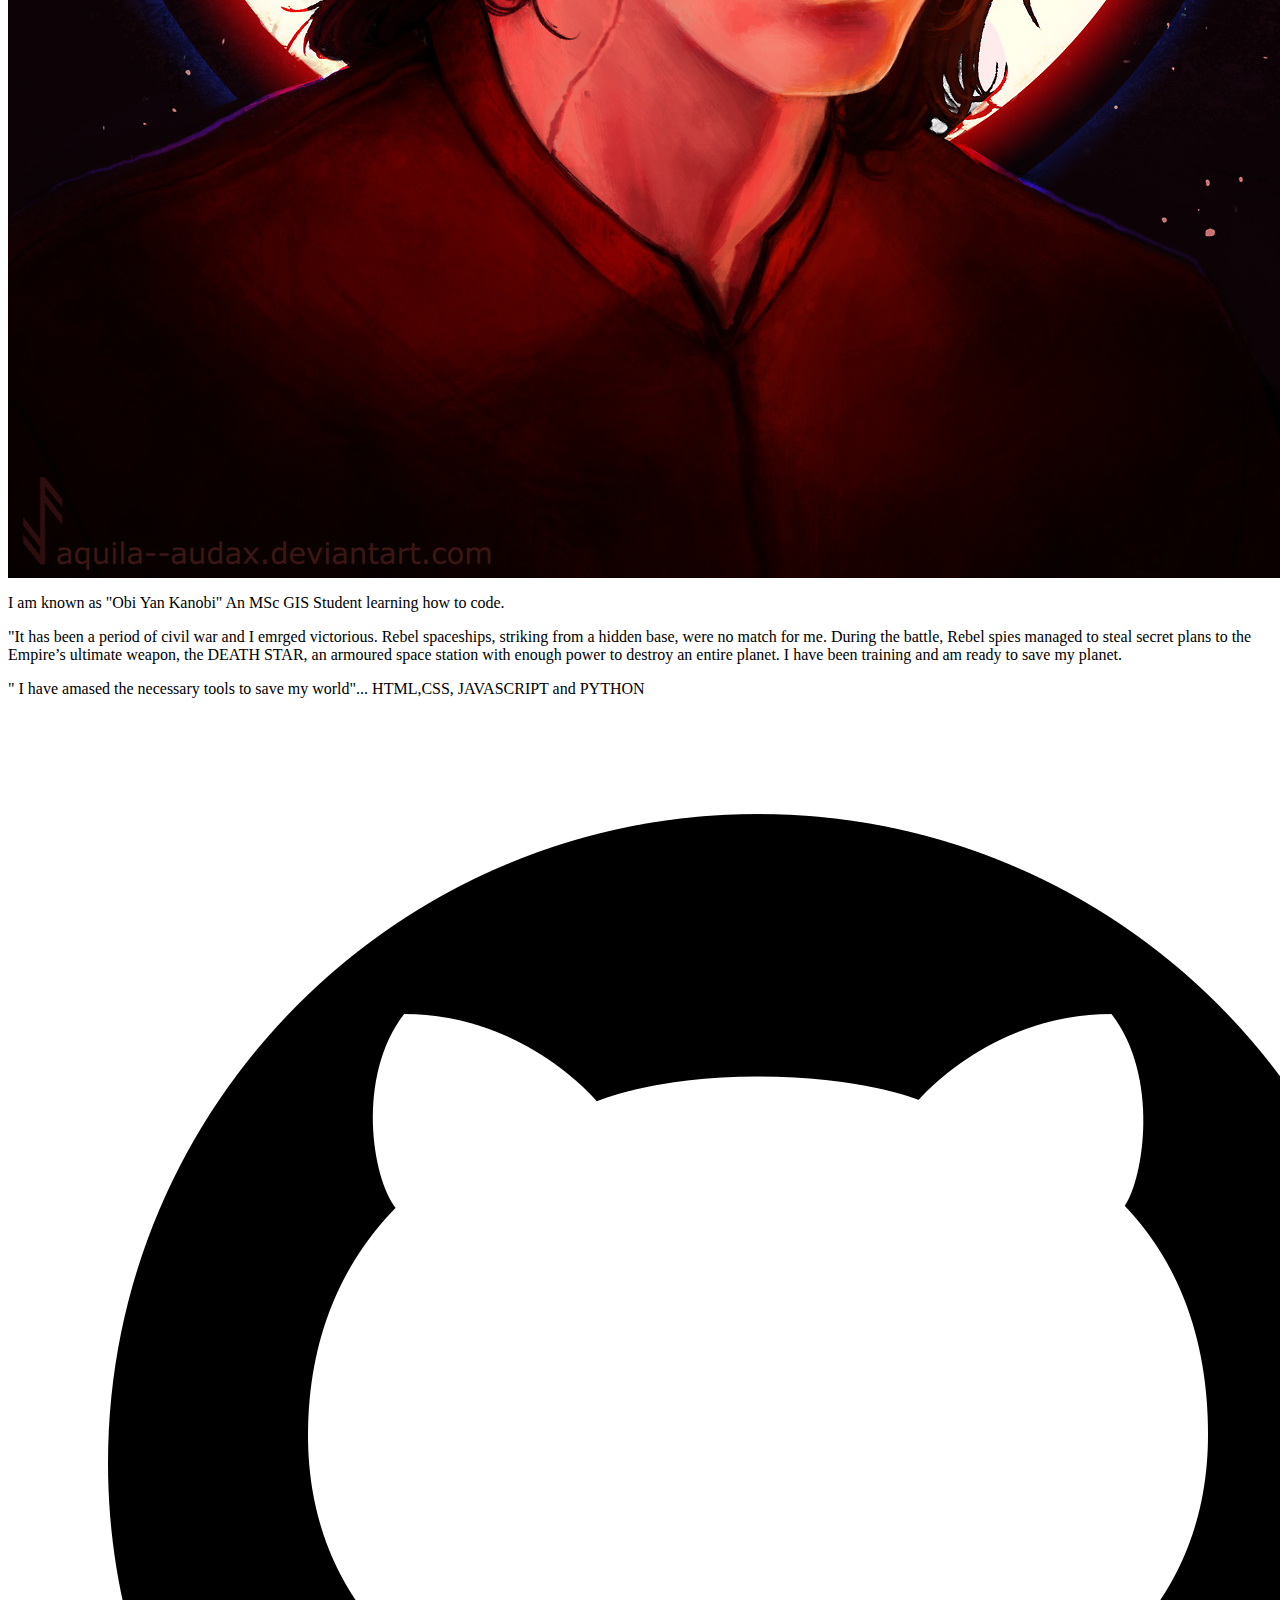
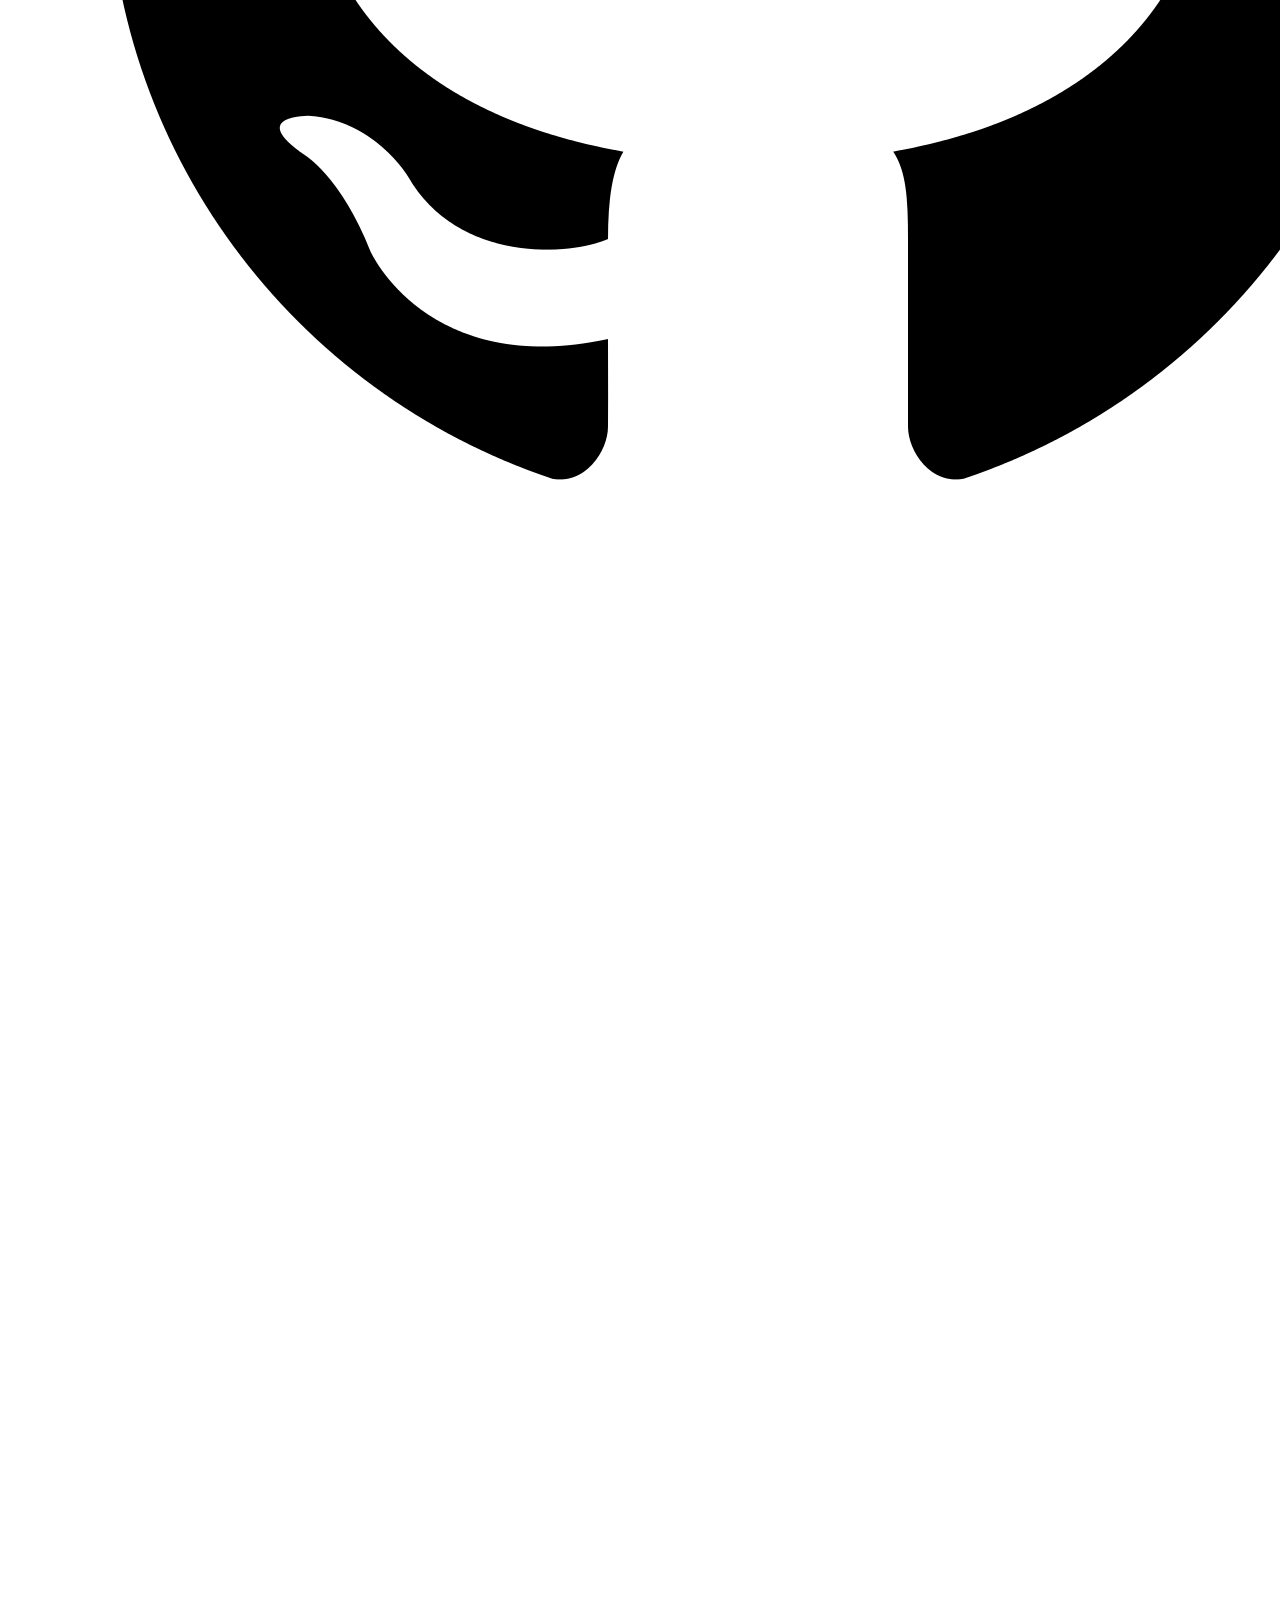
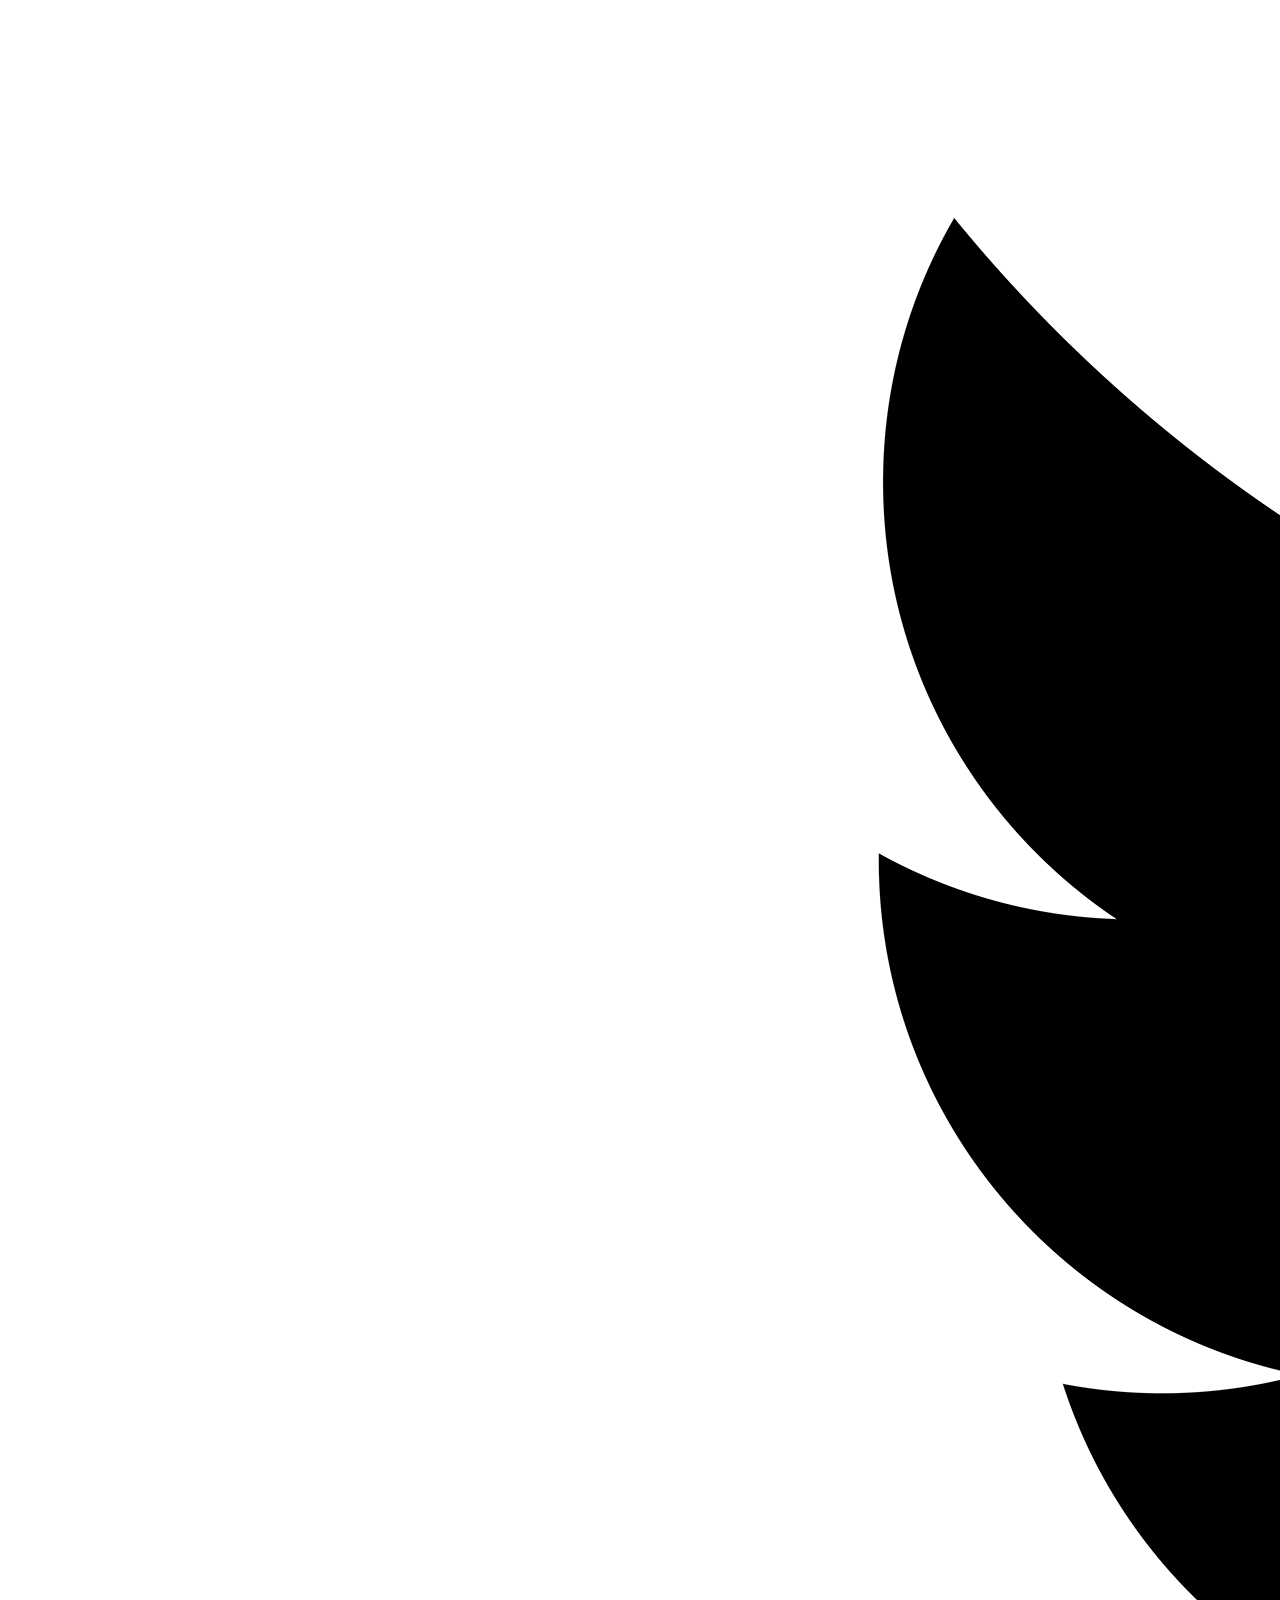
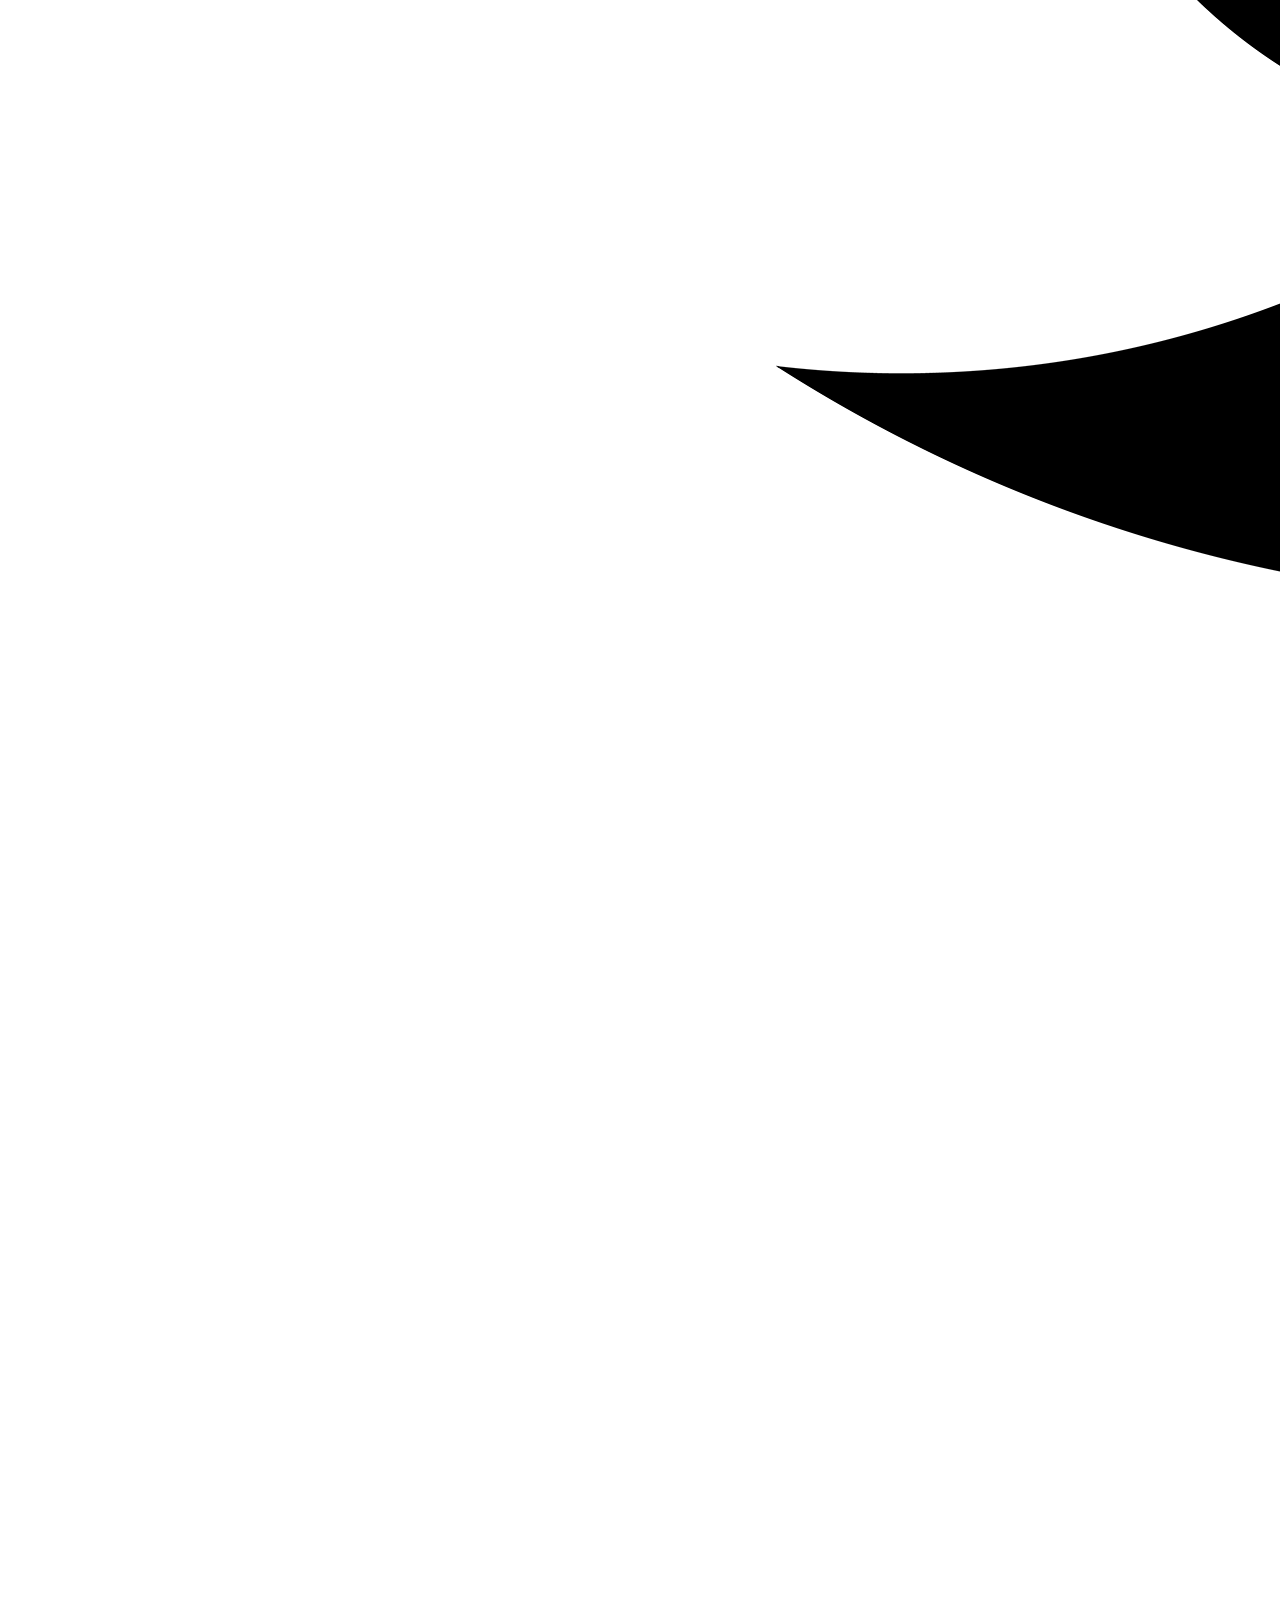
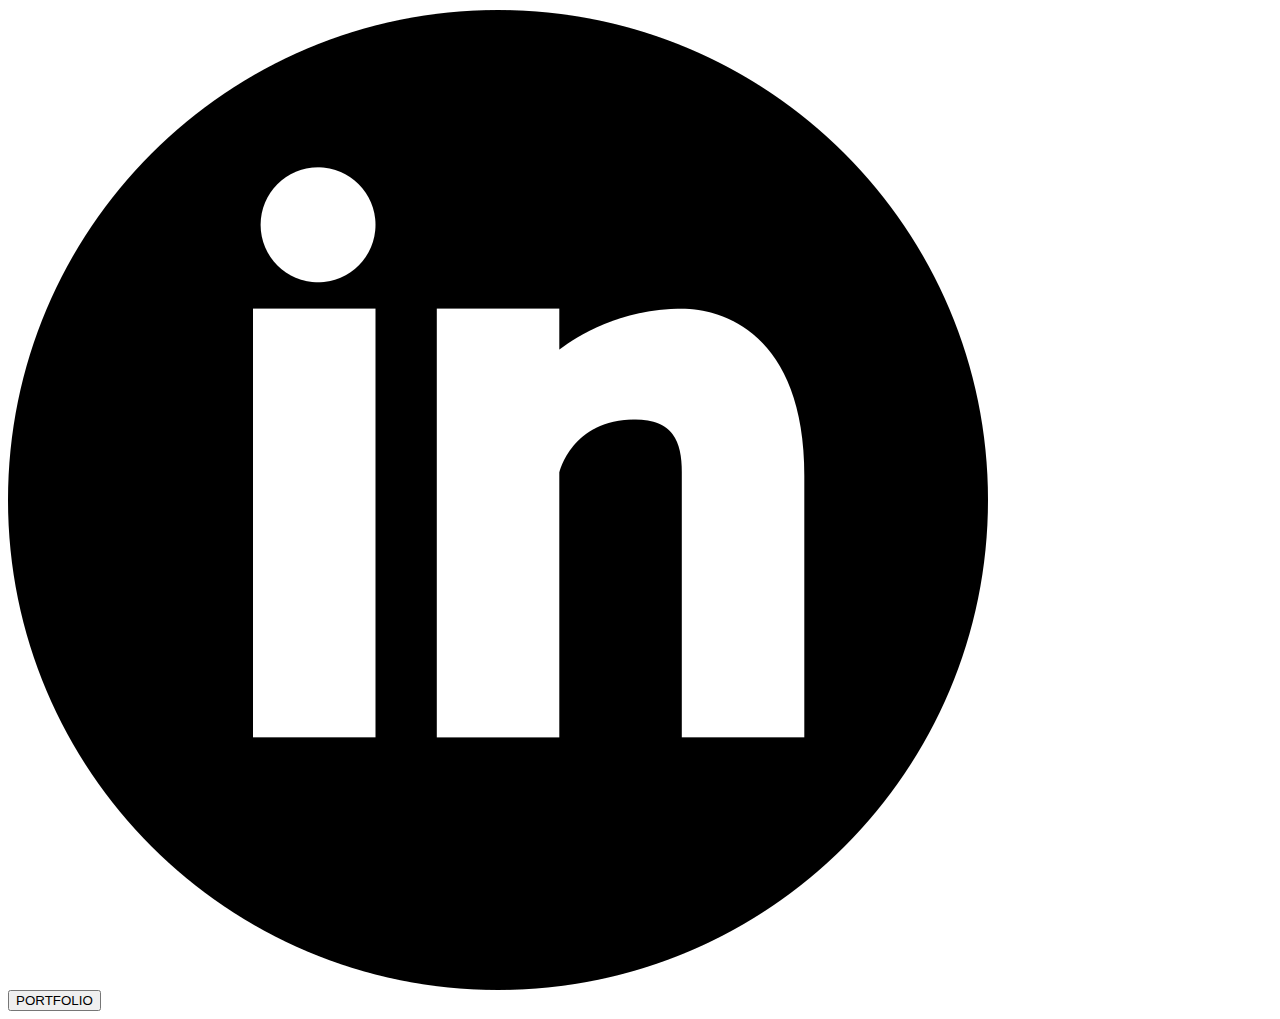
==== commit d2af07b6: "validation 15" ====
--- a/About_me.html
+++ b/About_me.html
@@ -1,5 +1,4 @@
-<!DOCTYPE html>
-<html lang="en">
+<html>
   <head>
     <meta charset="utf-8" />
     <meta http-equiv="X-UA-Compatible" content="IE=Edge" />
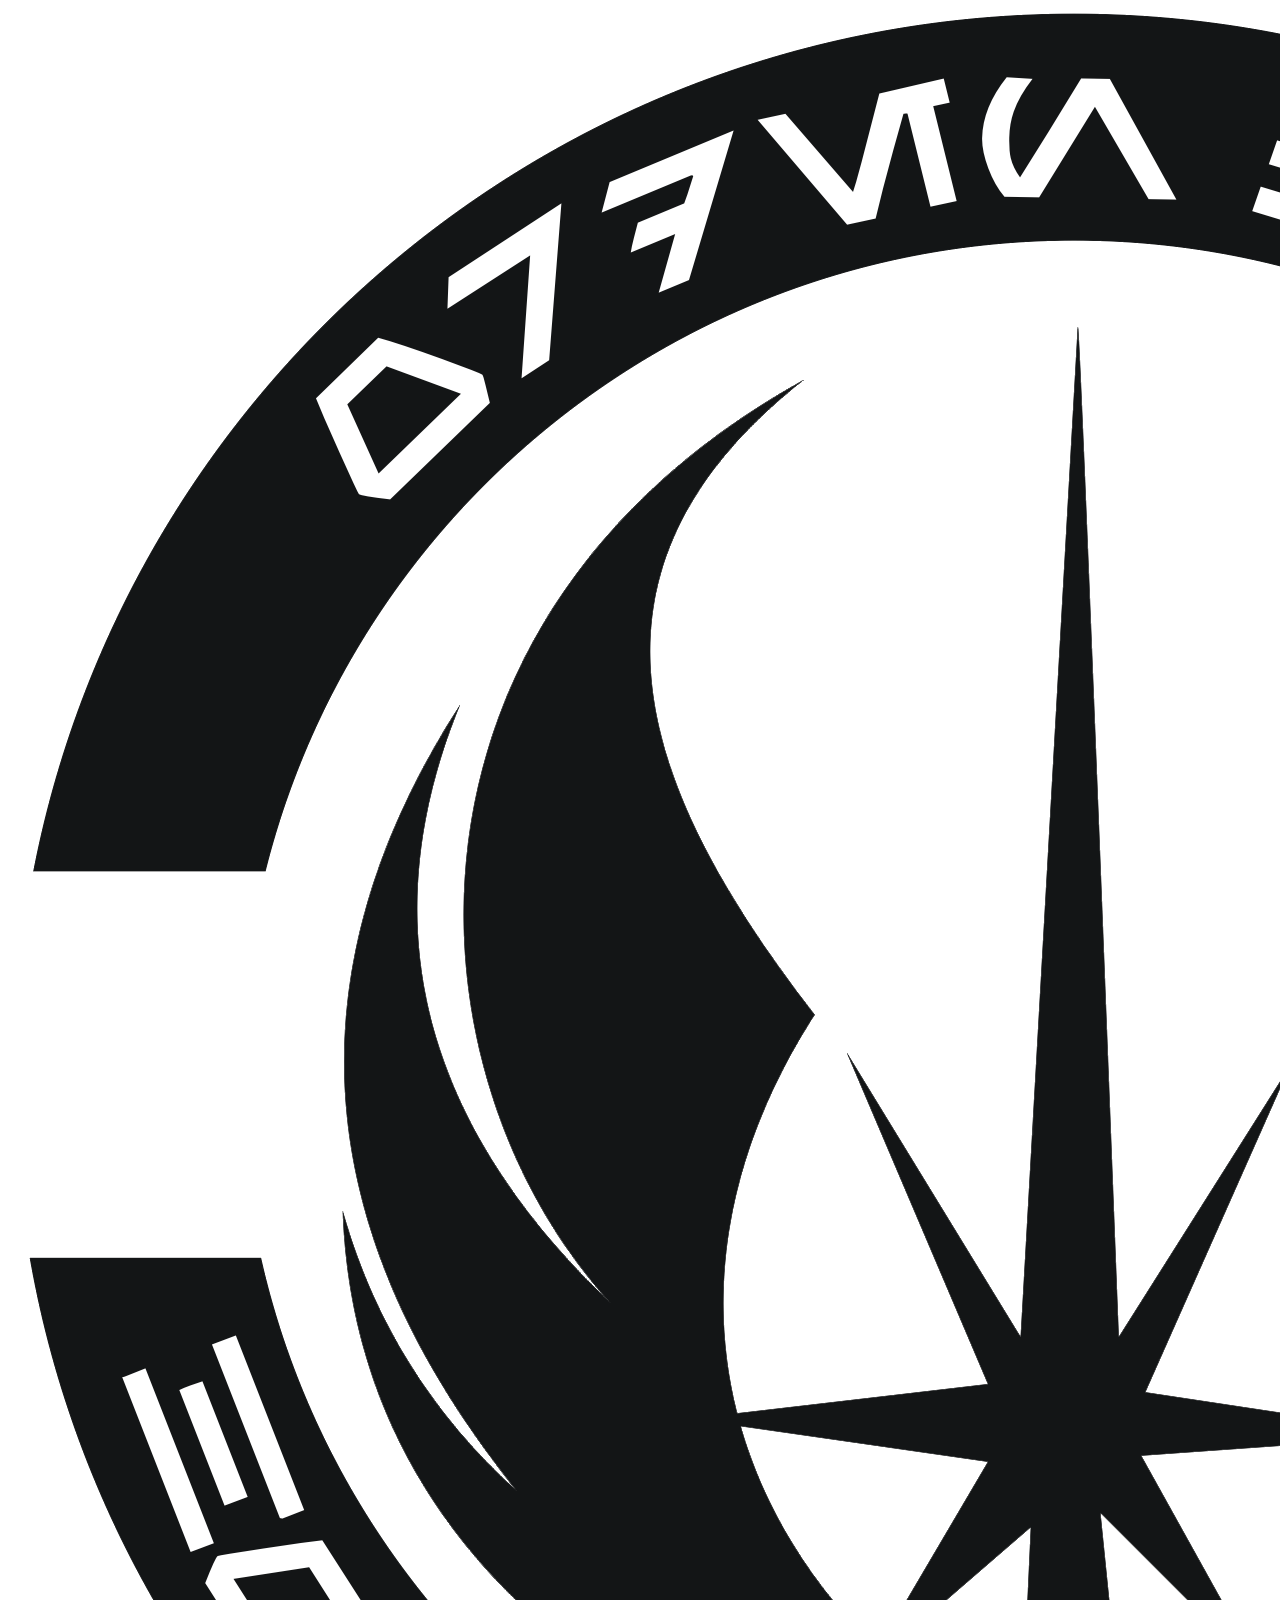
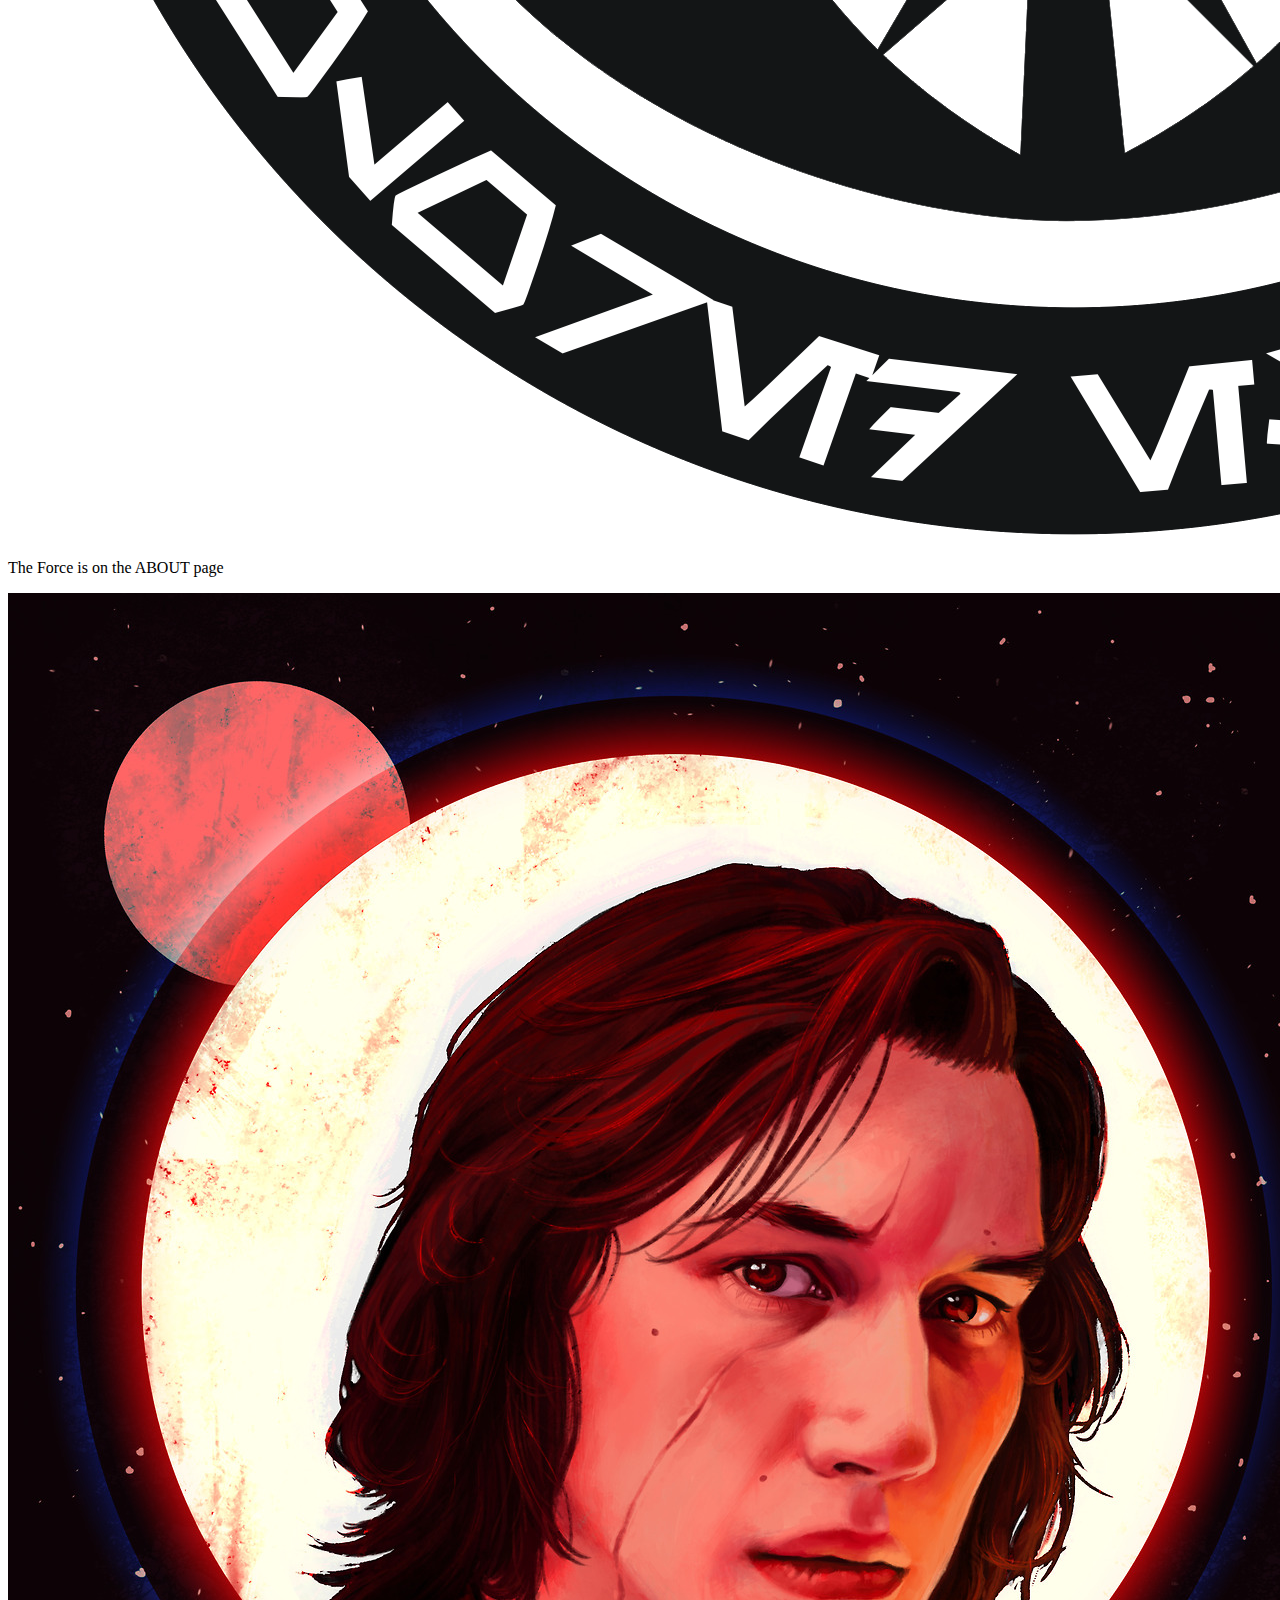
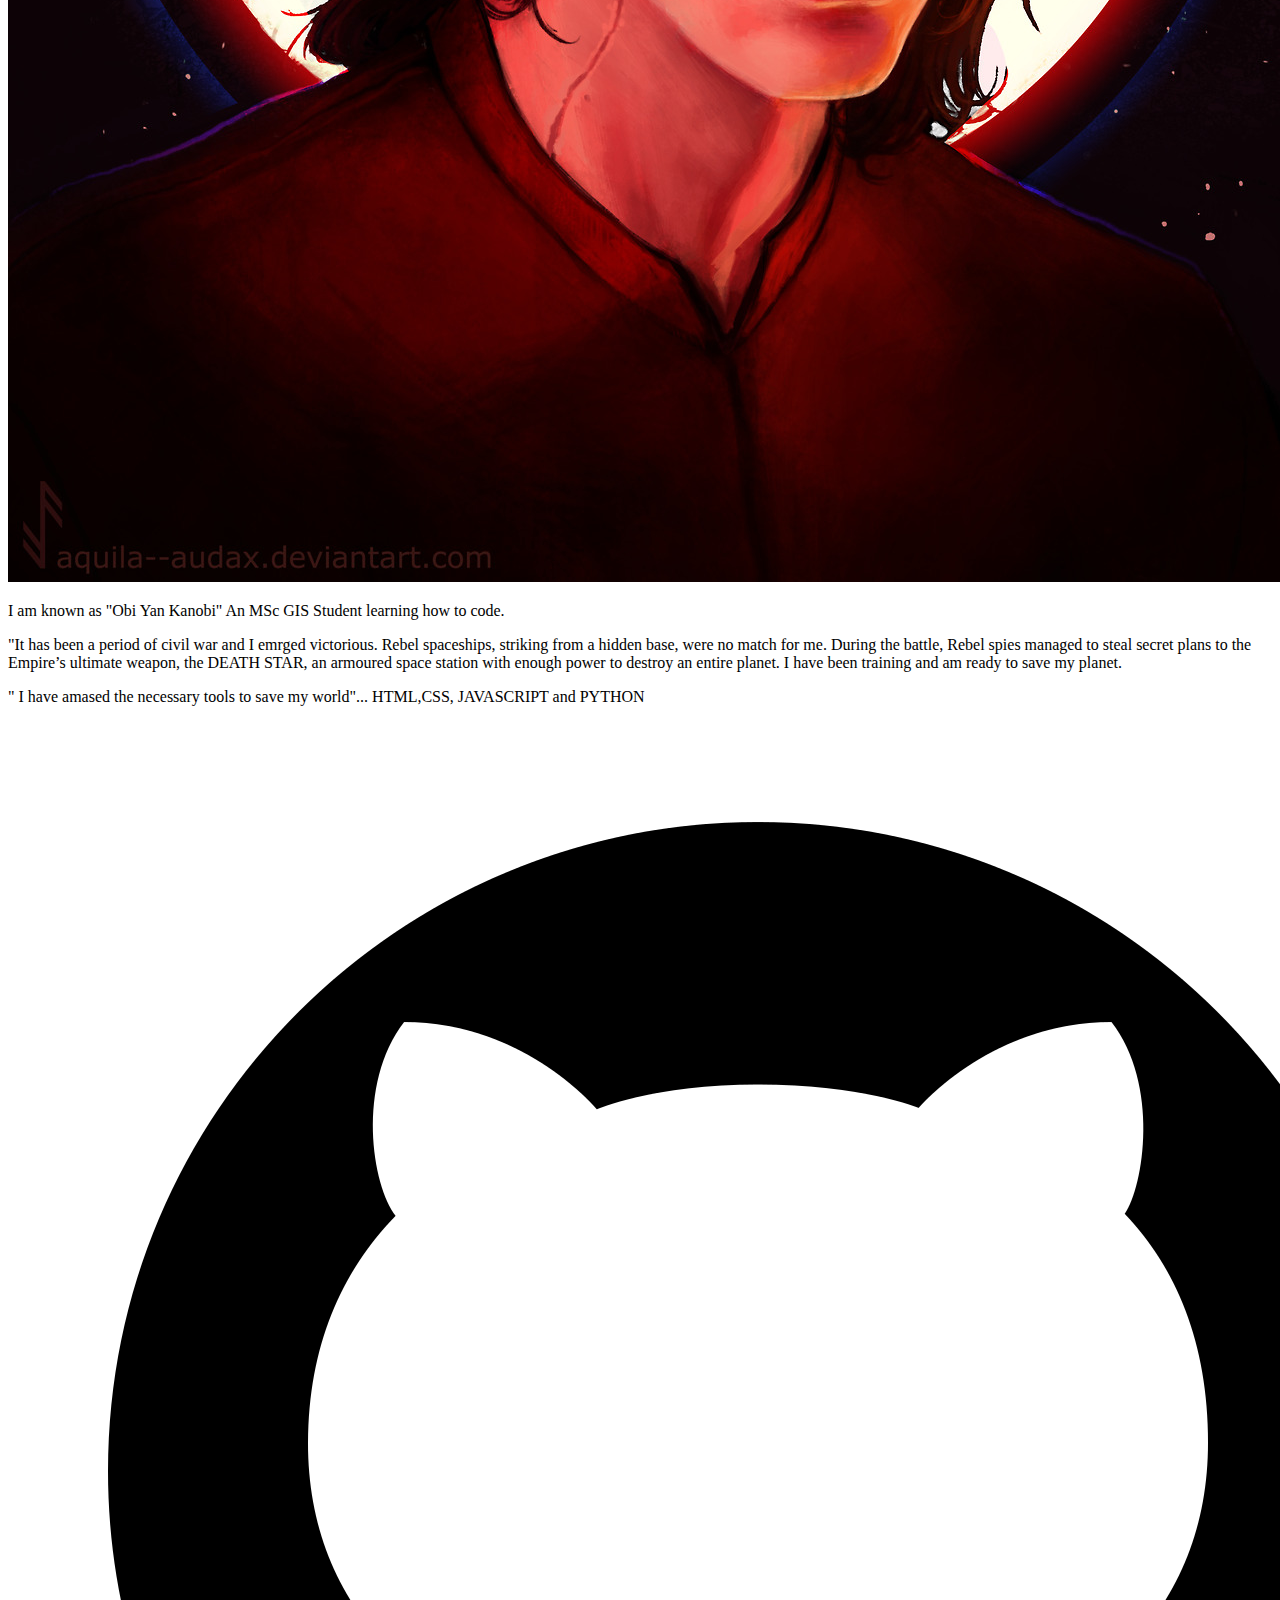
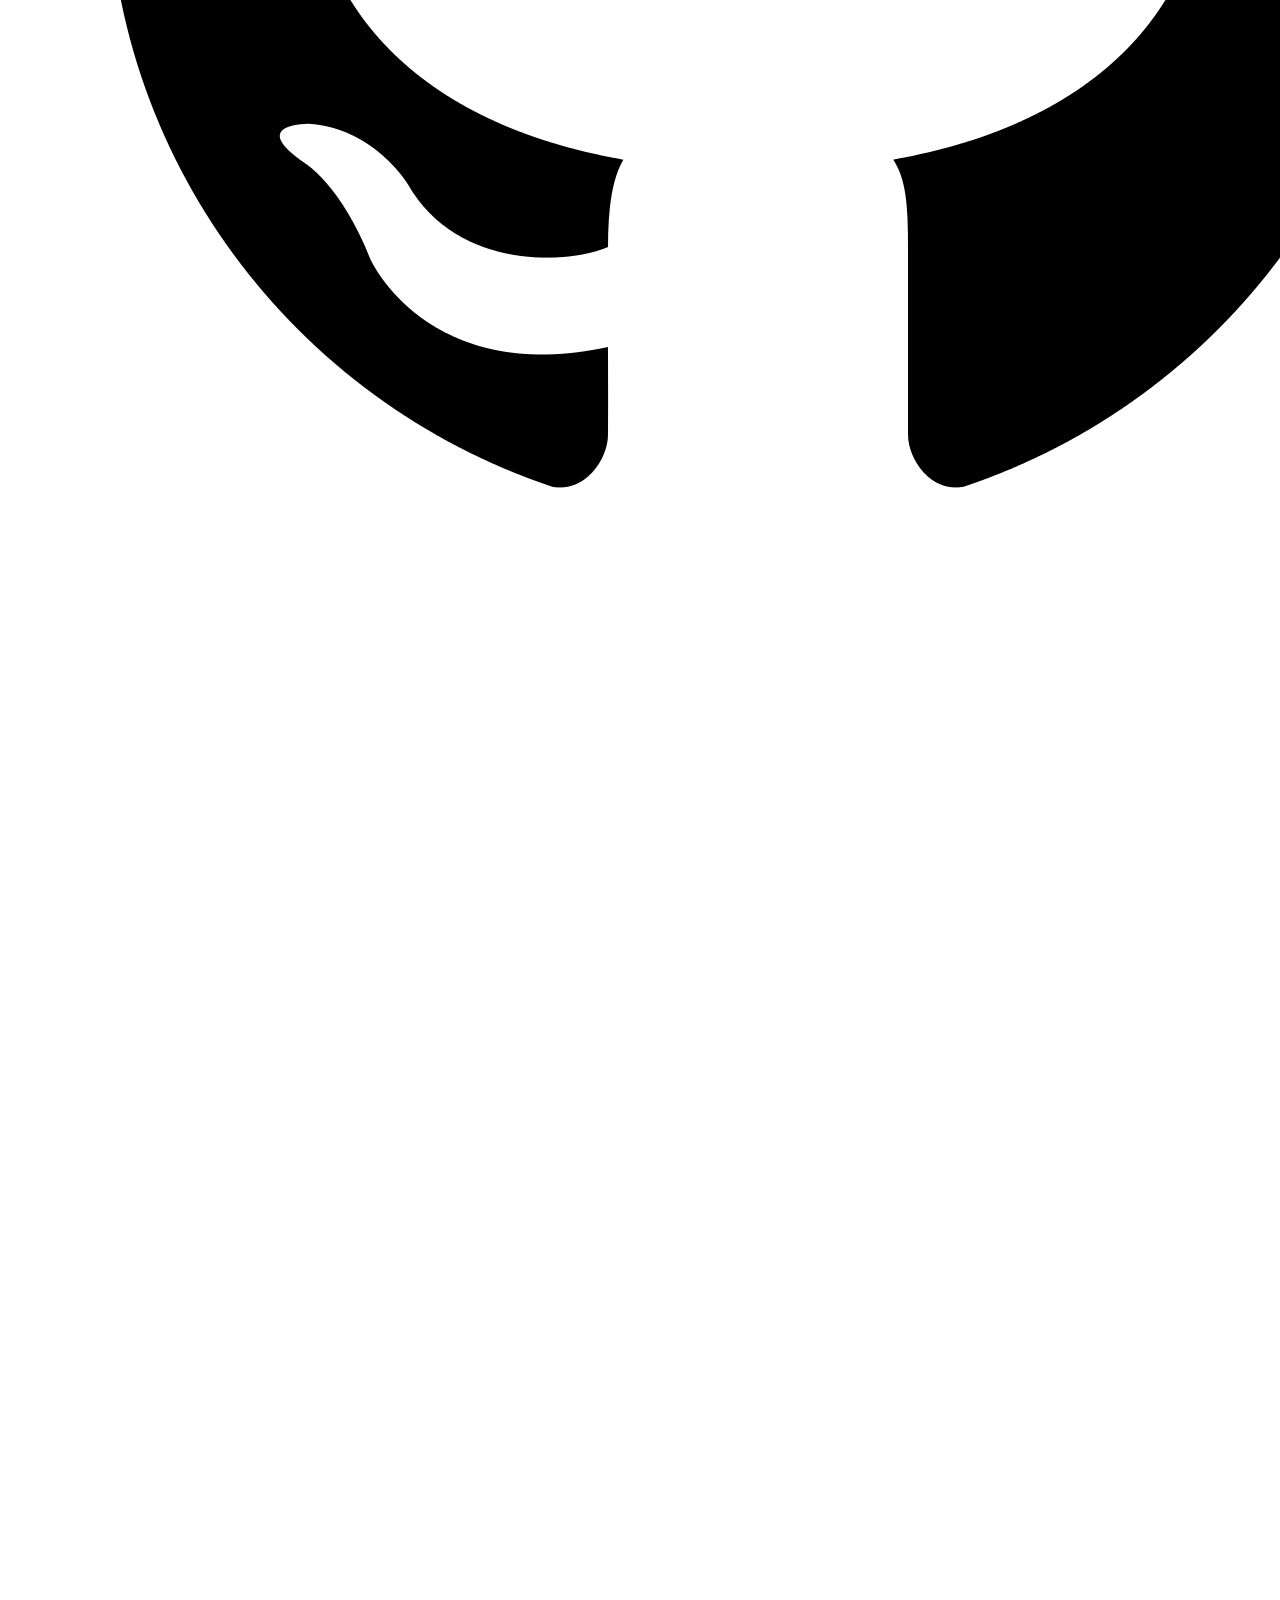
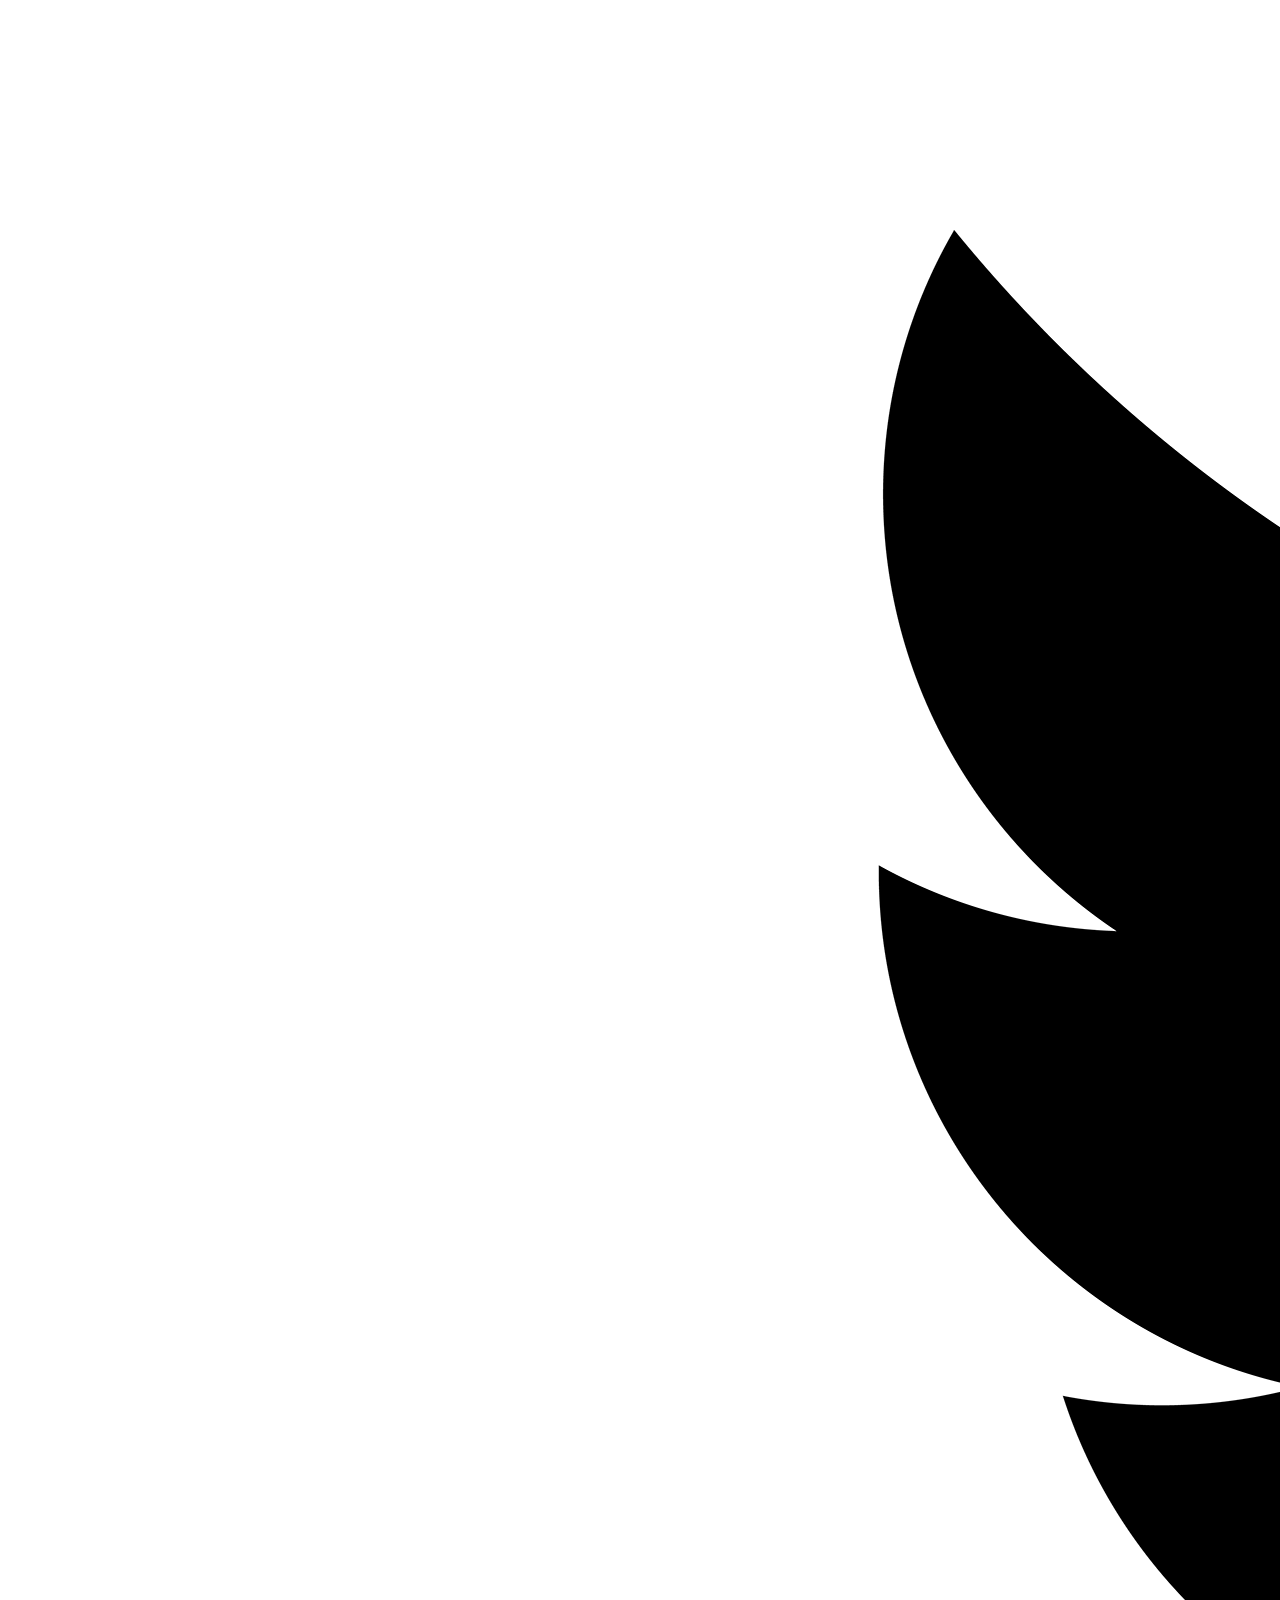
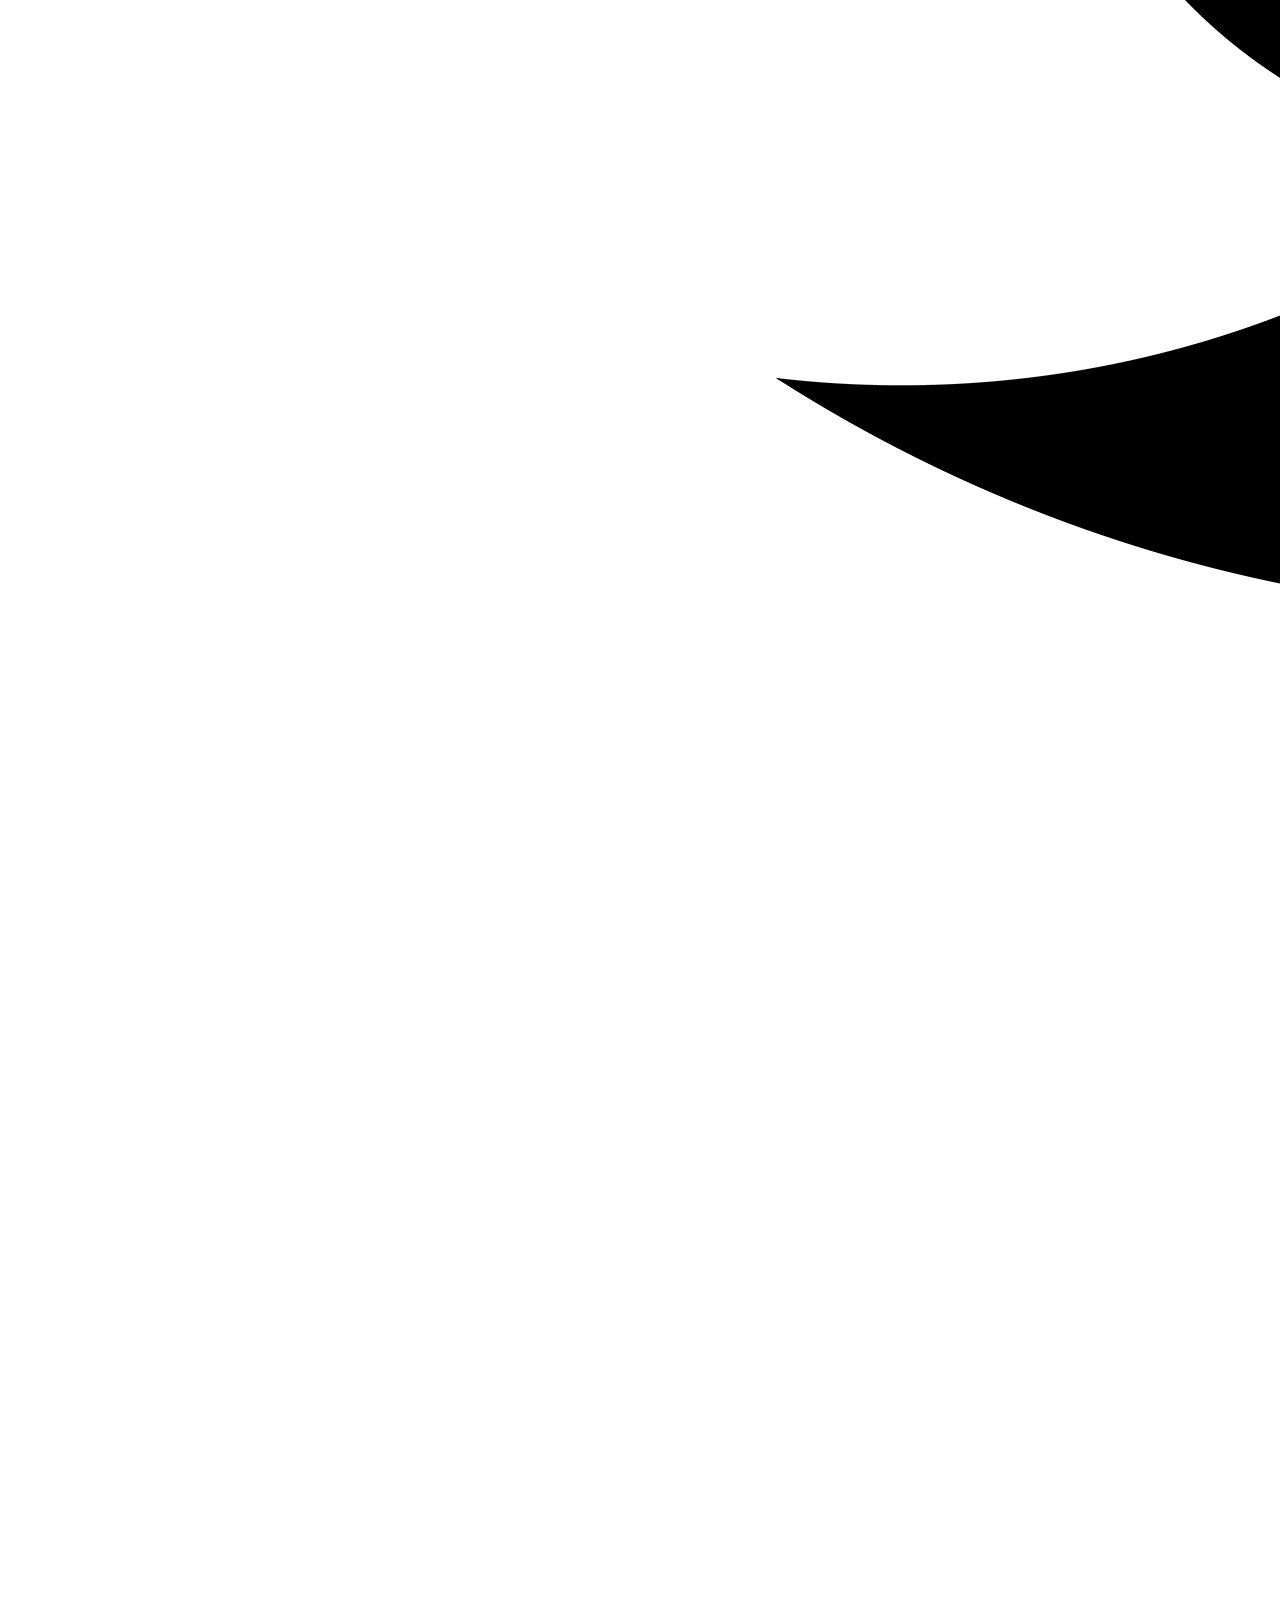
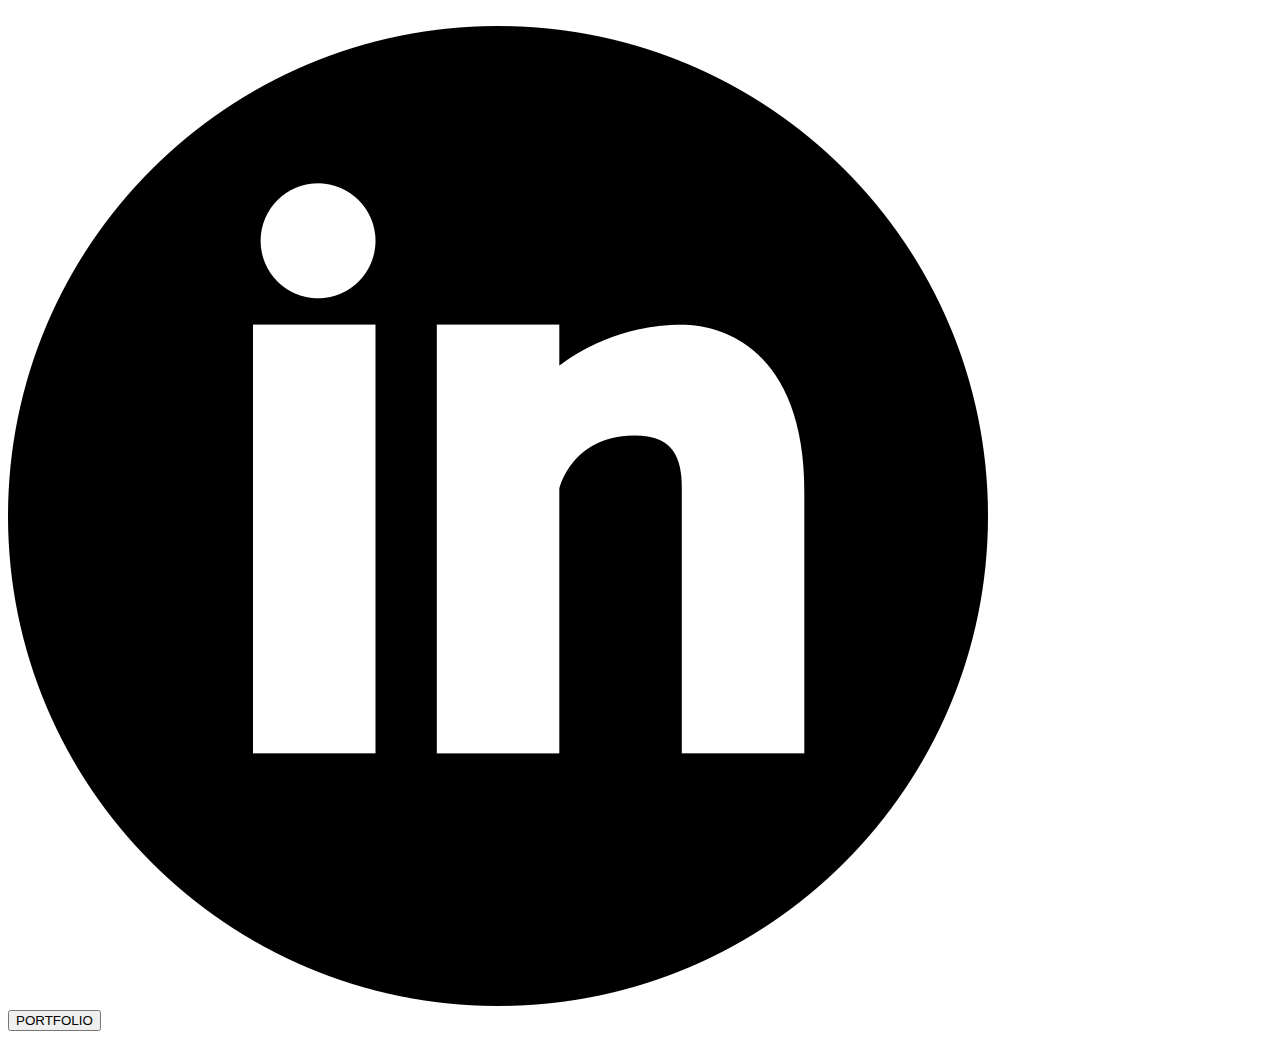
==== commit fa2c79c0: "validation 17" ====
--- a/About_me.html
+++ b/About_me.html
@@ -1,4 +1,5 @@
-<html>
+<!DOCTYPE html>
+<html lang="en">
   <head>
     <meta charset="utf-8" />
     <meta http-equiv="X-UA-Compatible" content="IE=Edge" />
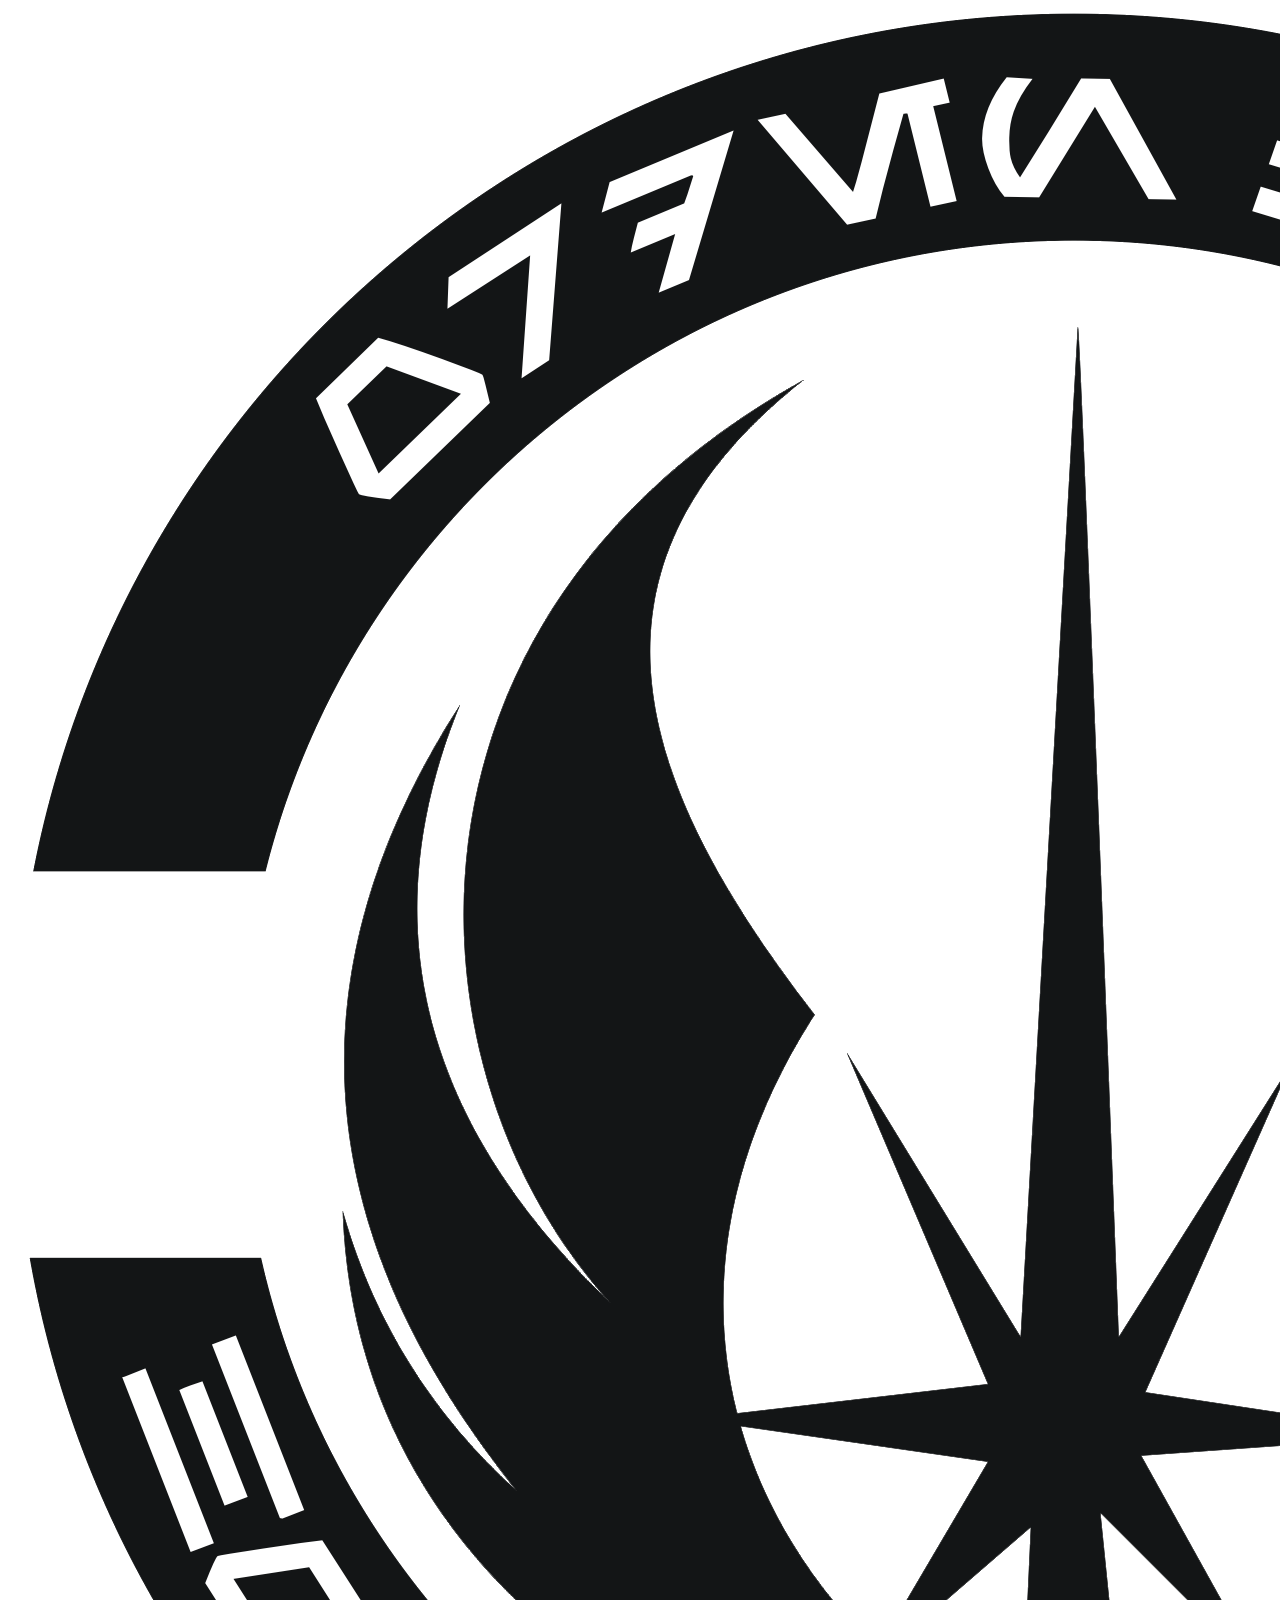
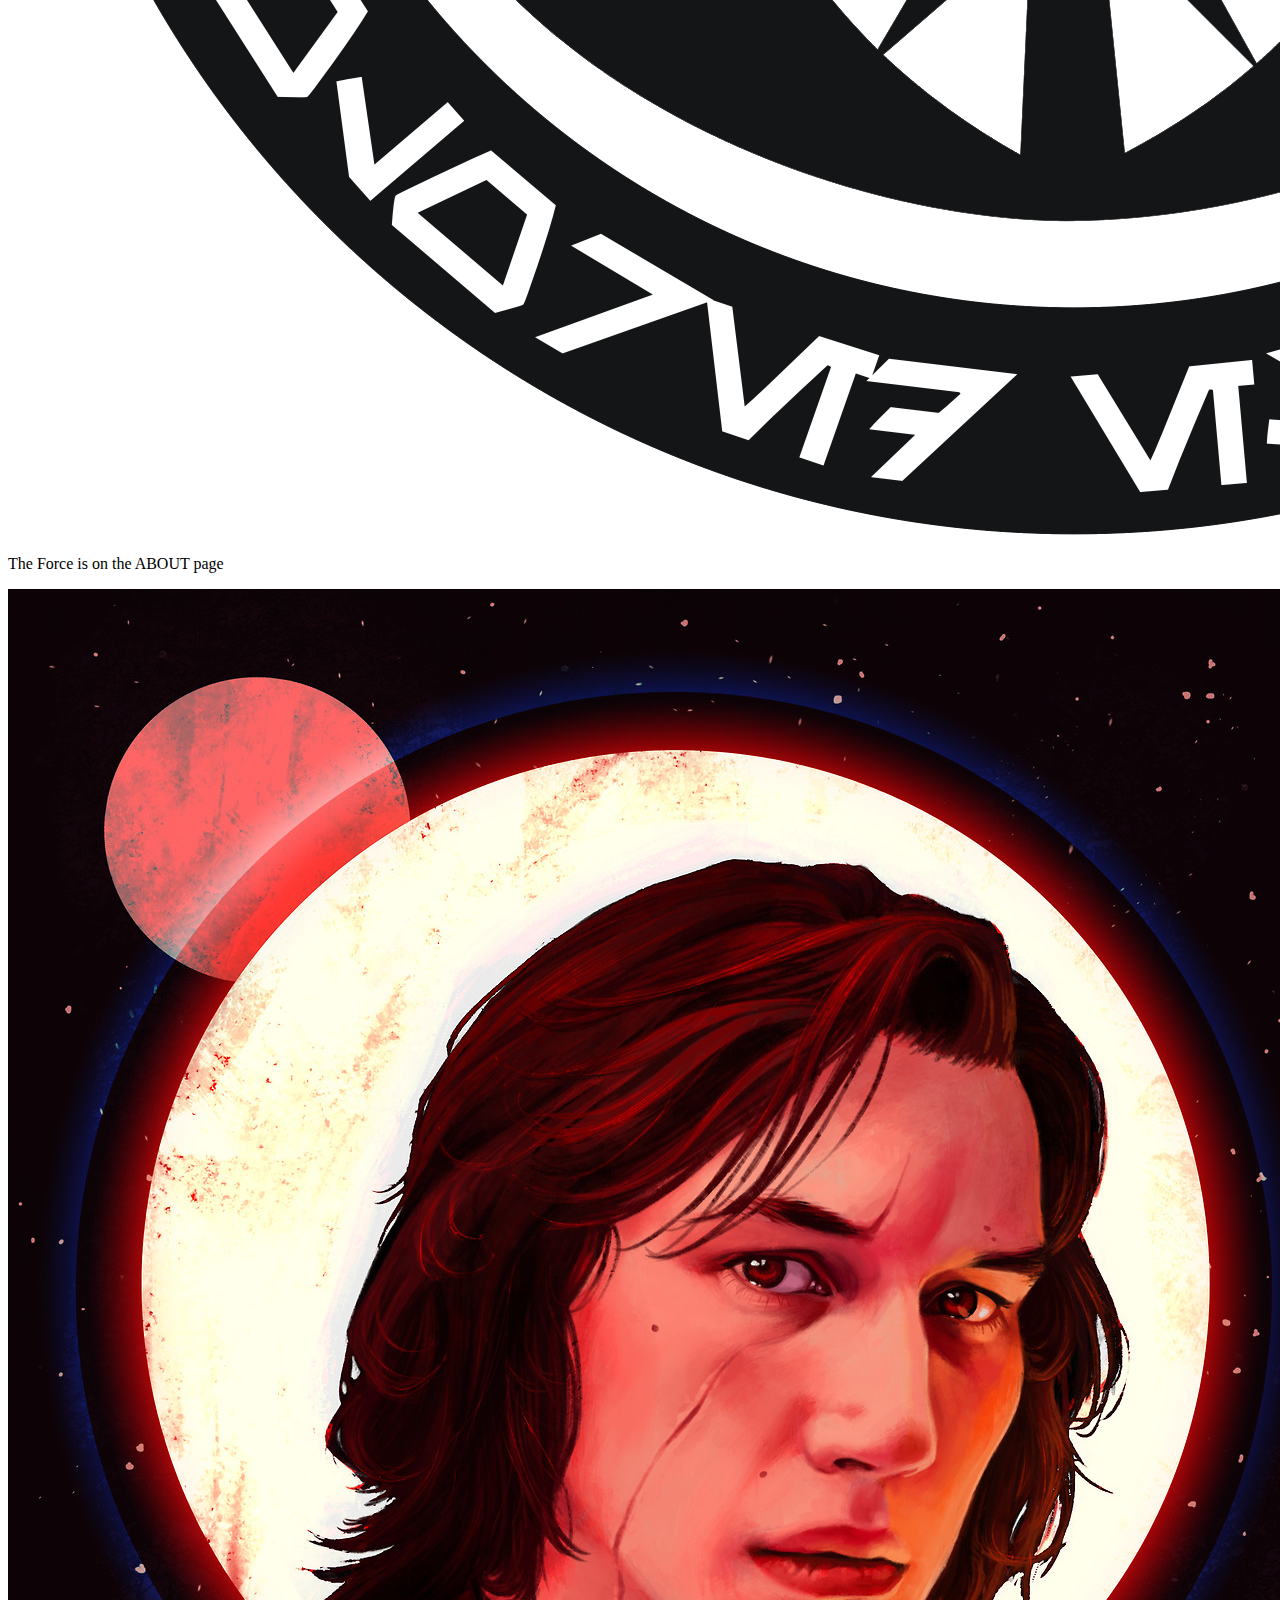
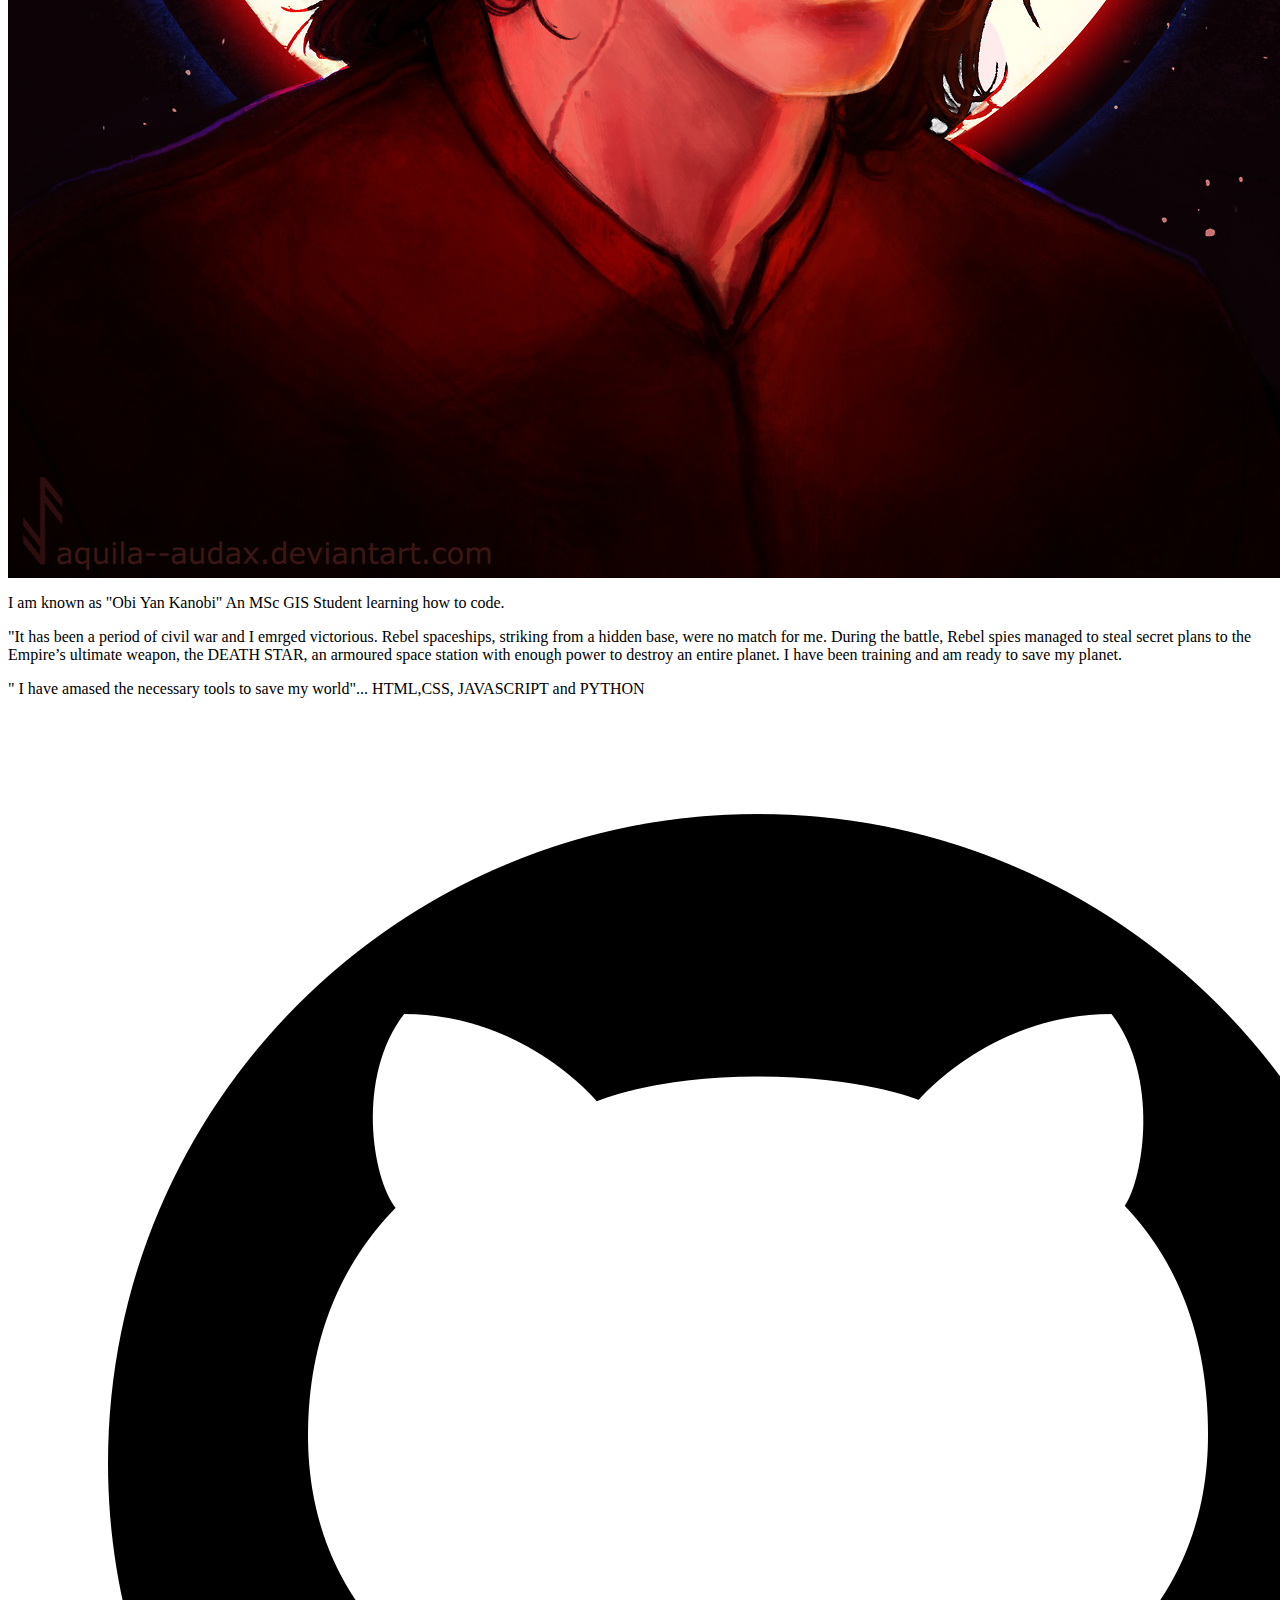
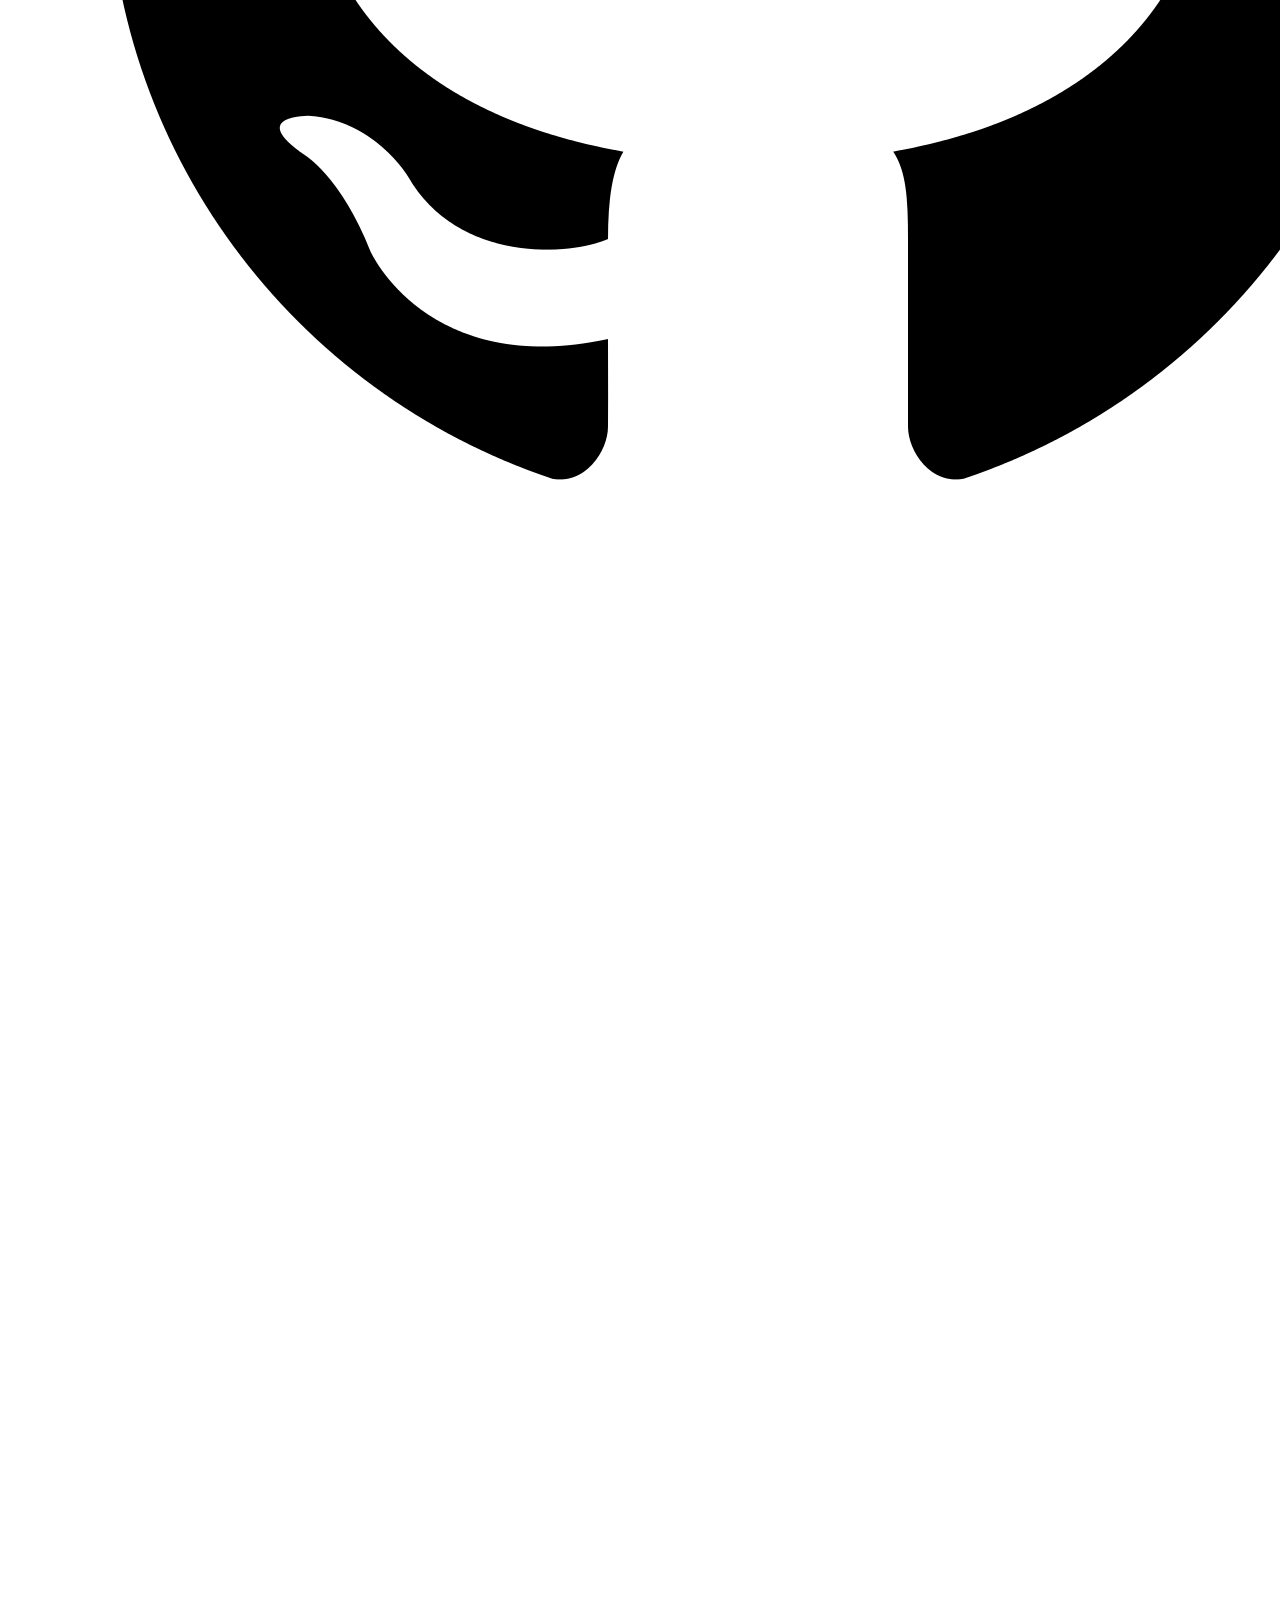
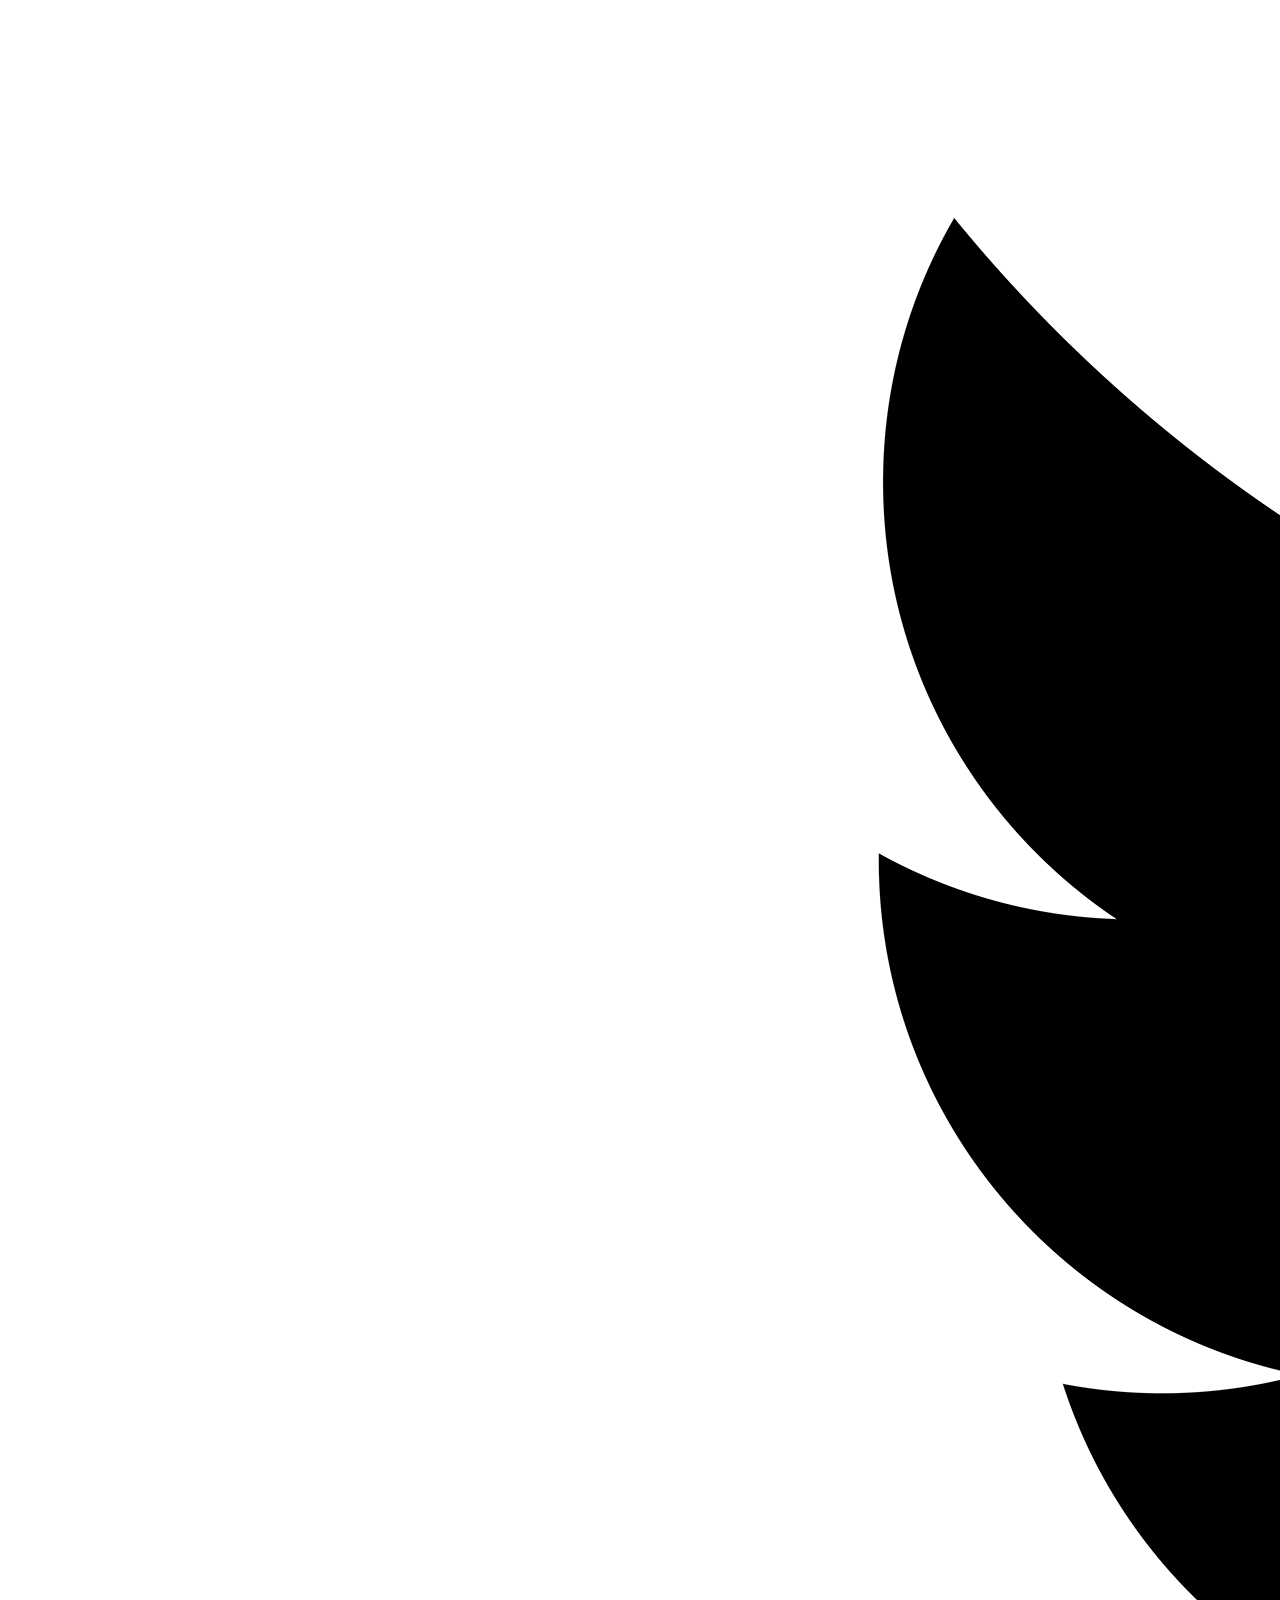
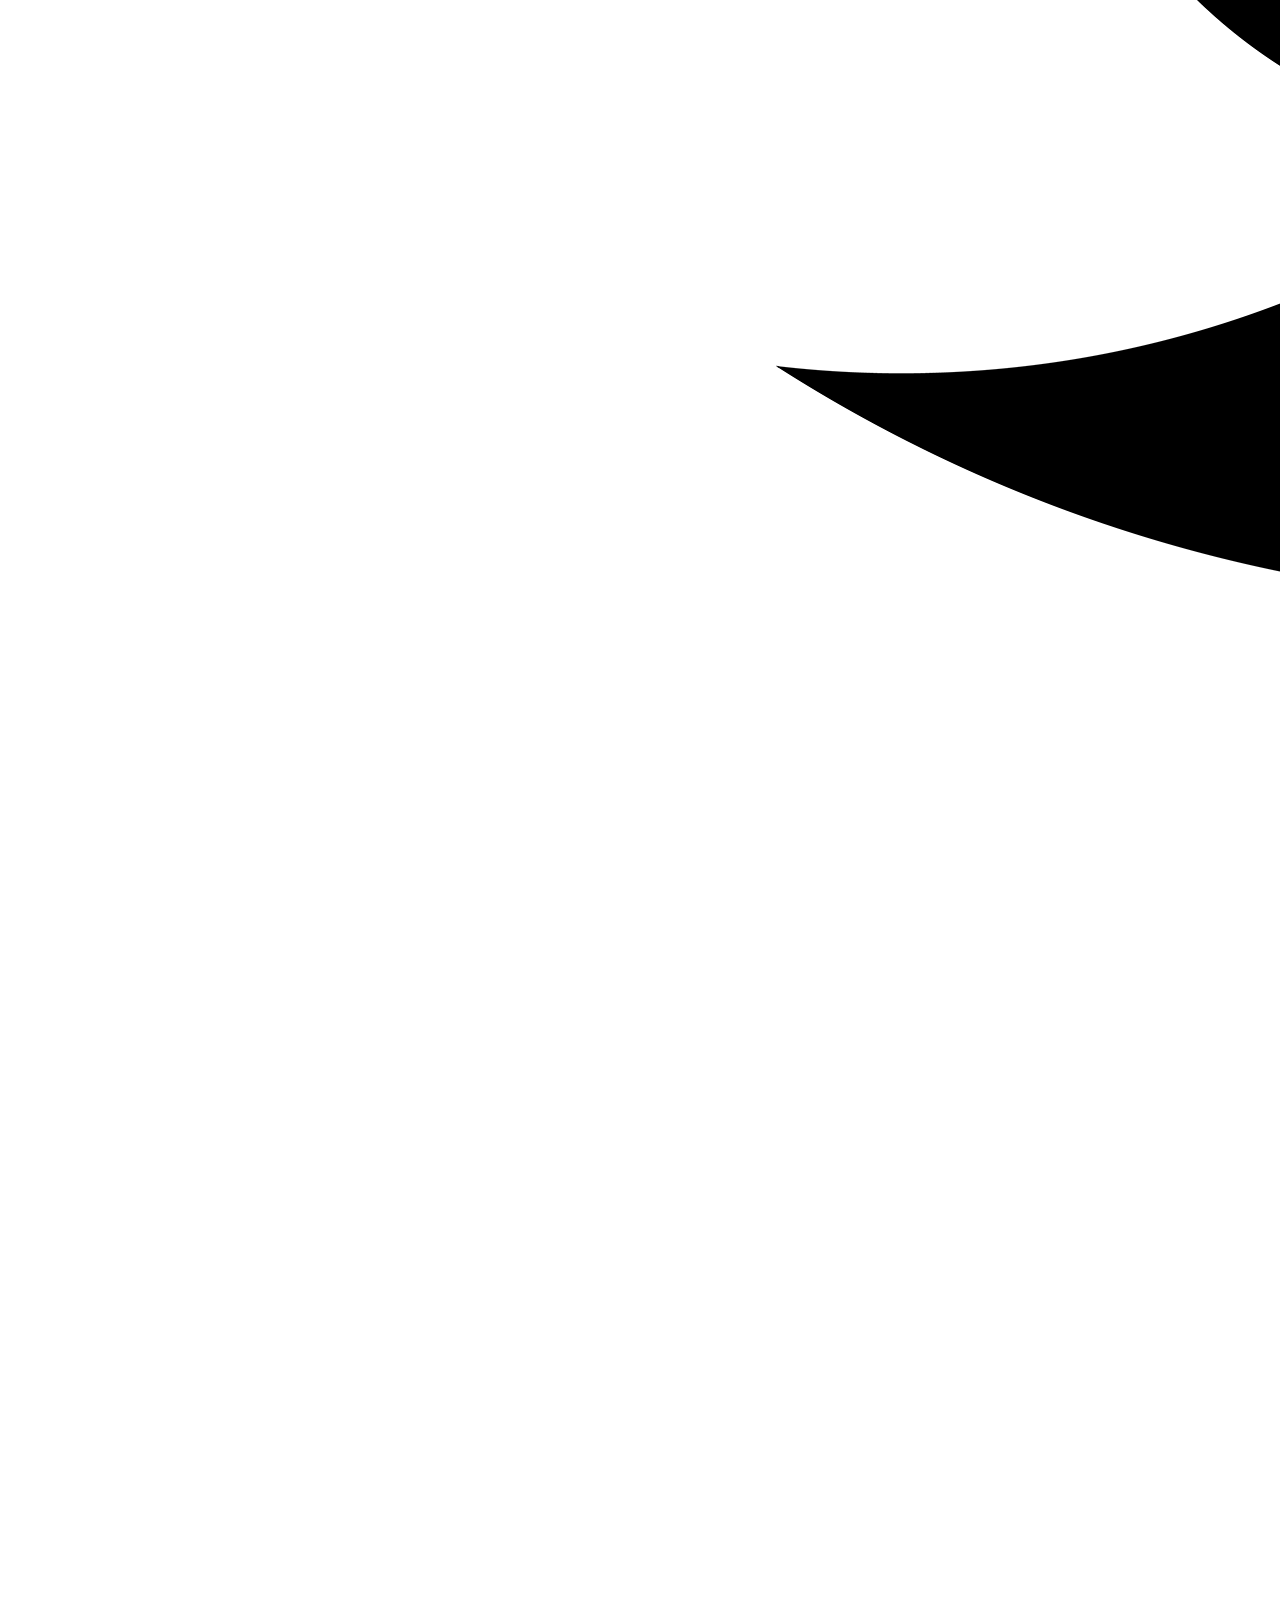
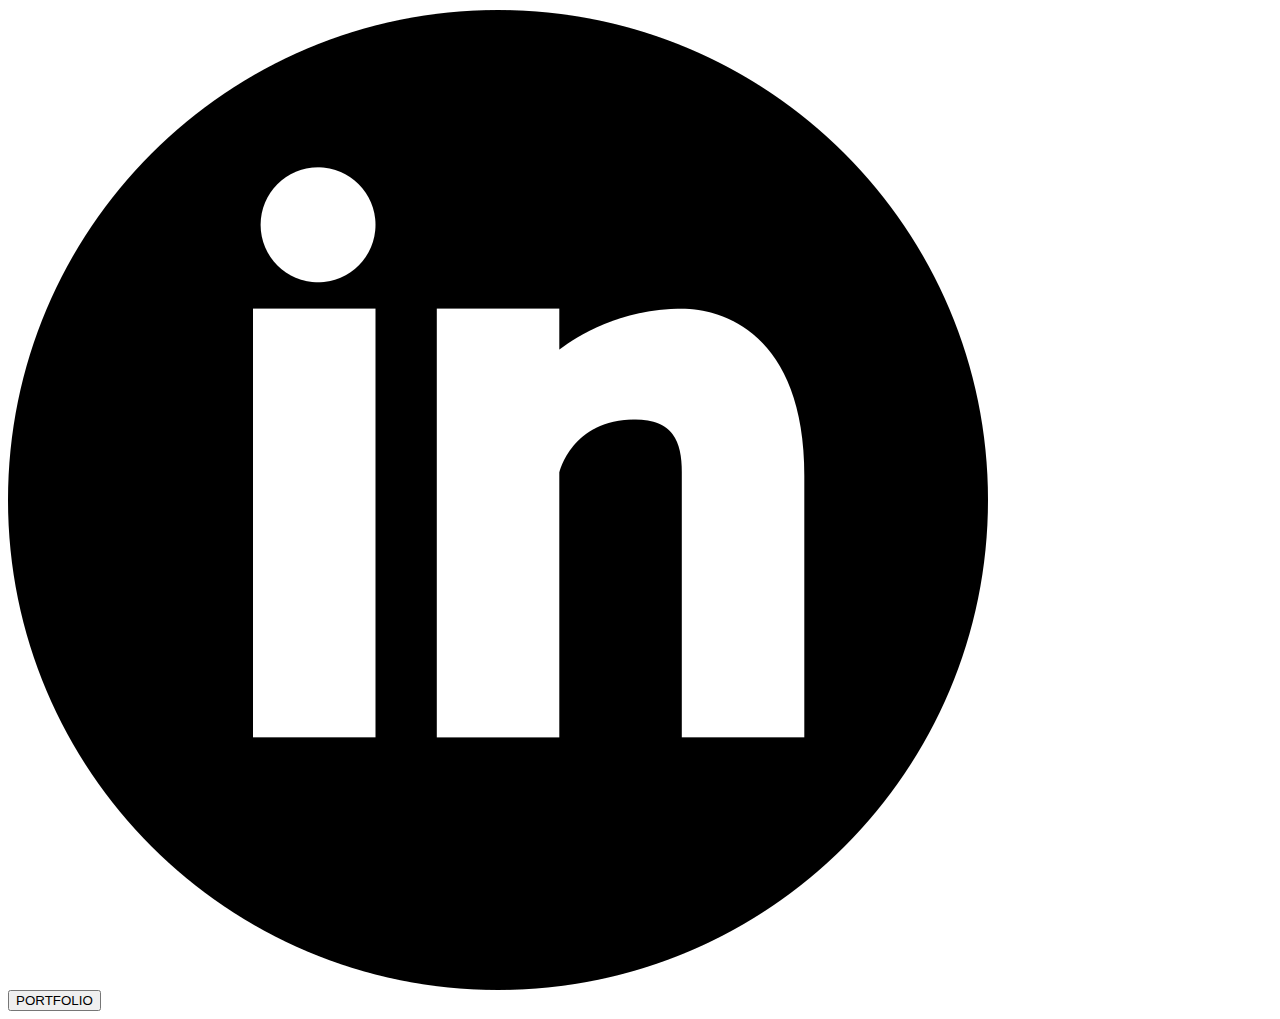
==== commit 668d2c0c: "validation 20" ====
--- a/About_me.html
+++ b/About_me.html
@@ -1,5 +1,5 @@
-<!DOCTYPE html>
-<html lang="en">
+<!DOCTYPE html5>
+<html>
   <head>
     <meta charset="utf-8" />
     <meta http-equiv="X-UA-Compatible" content="IE=Edge" />
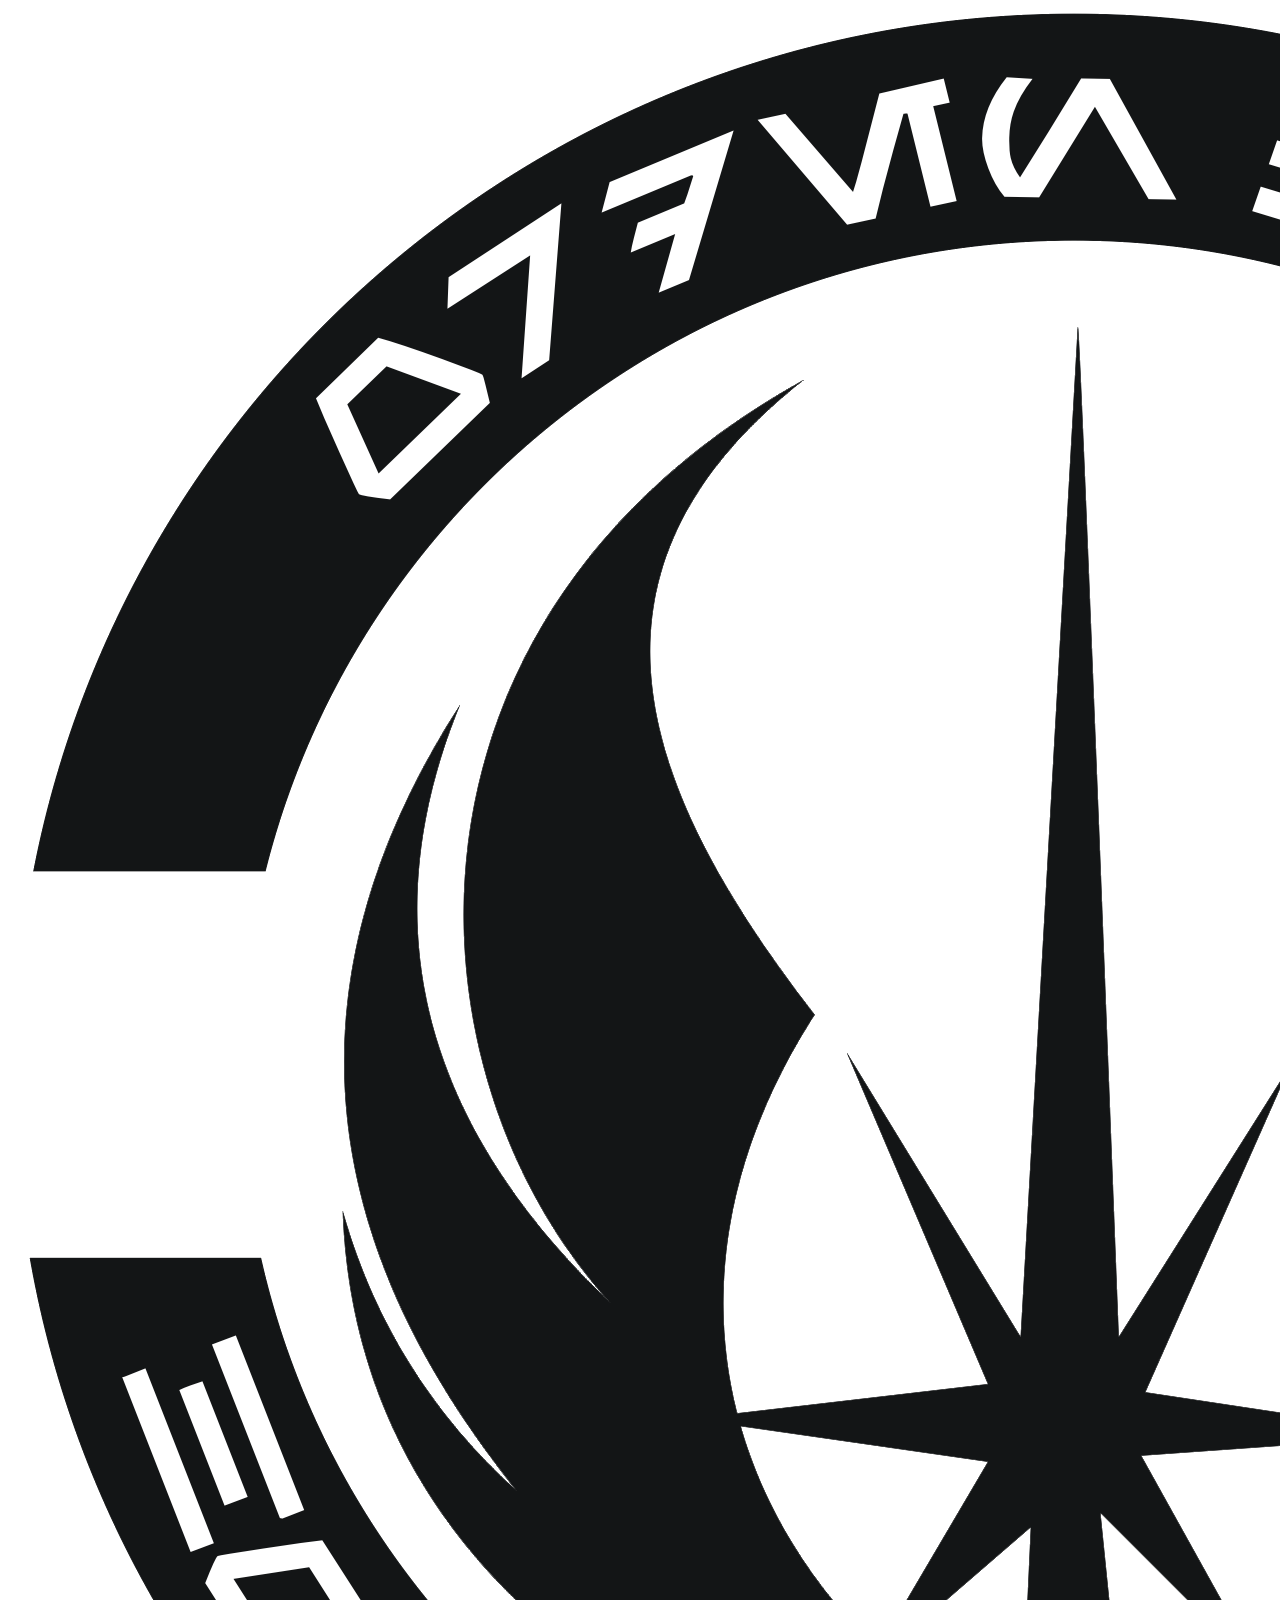
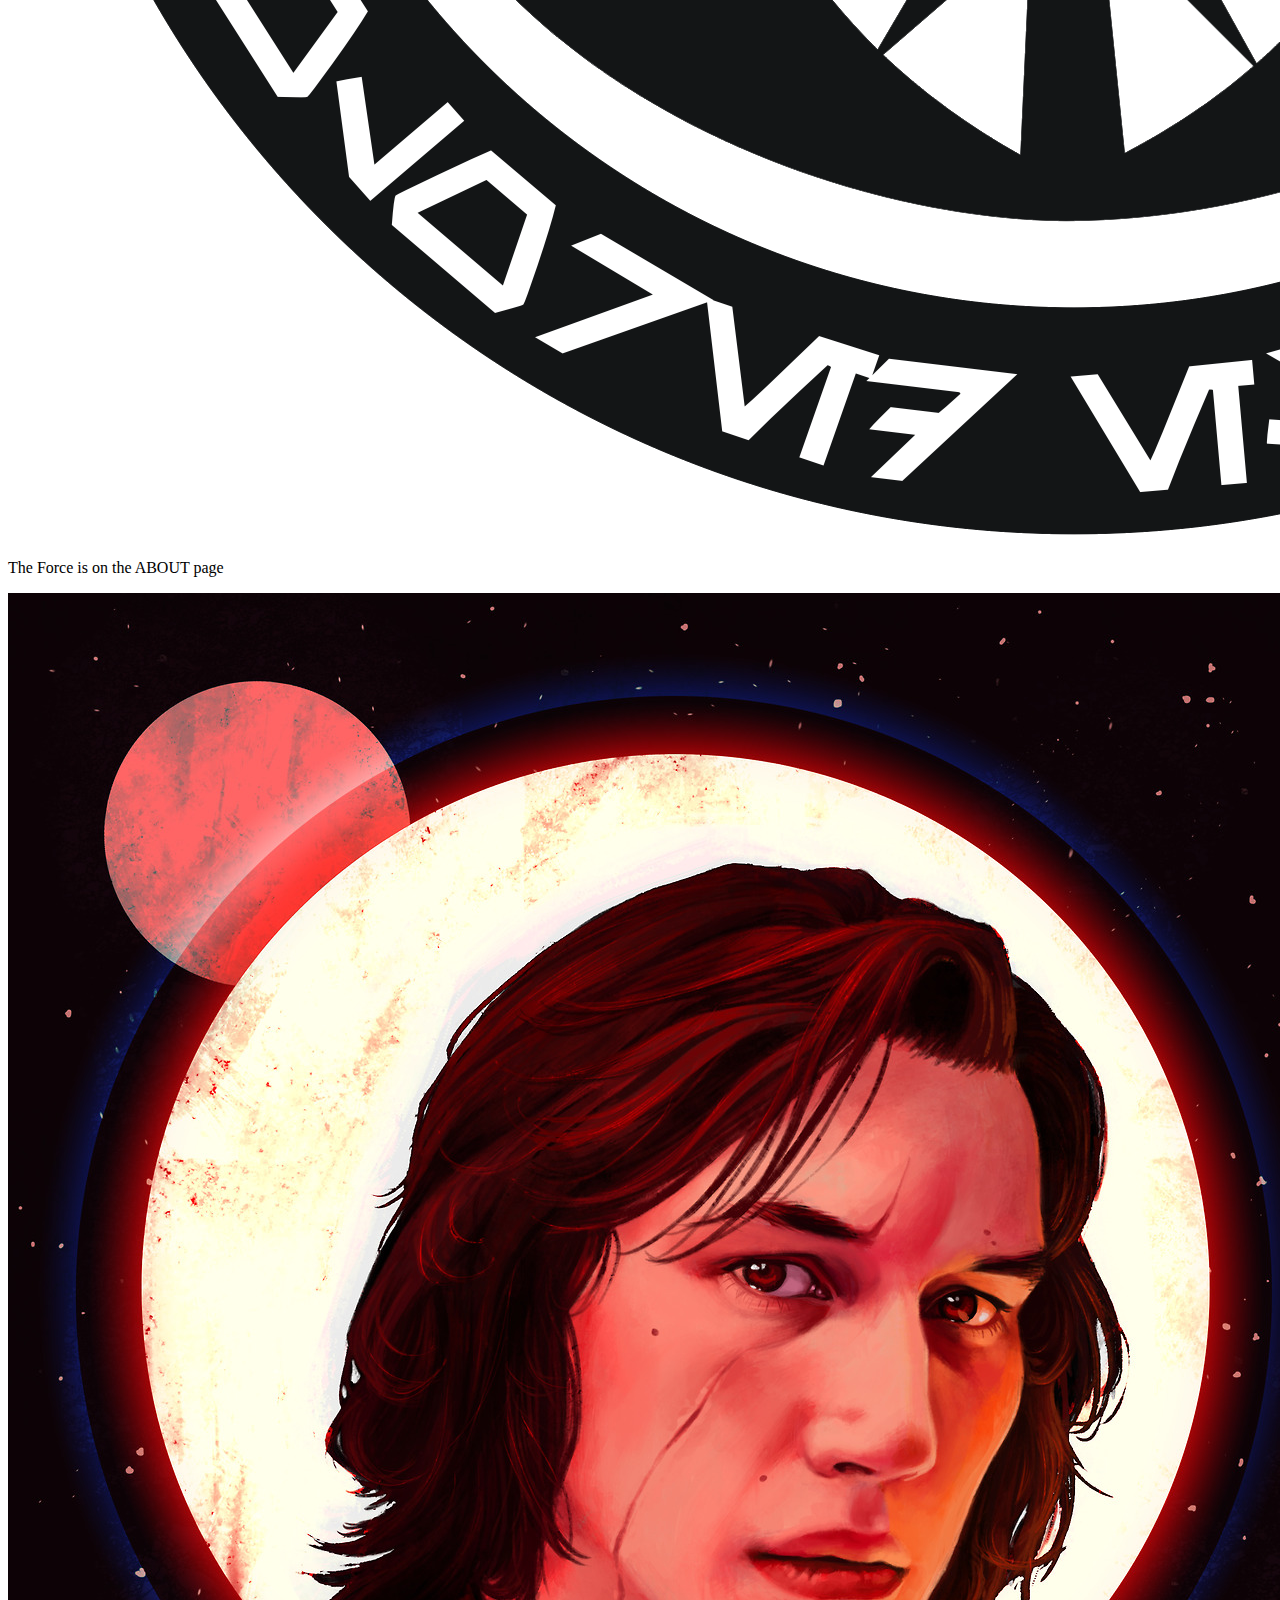
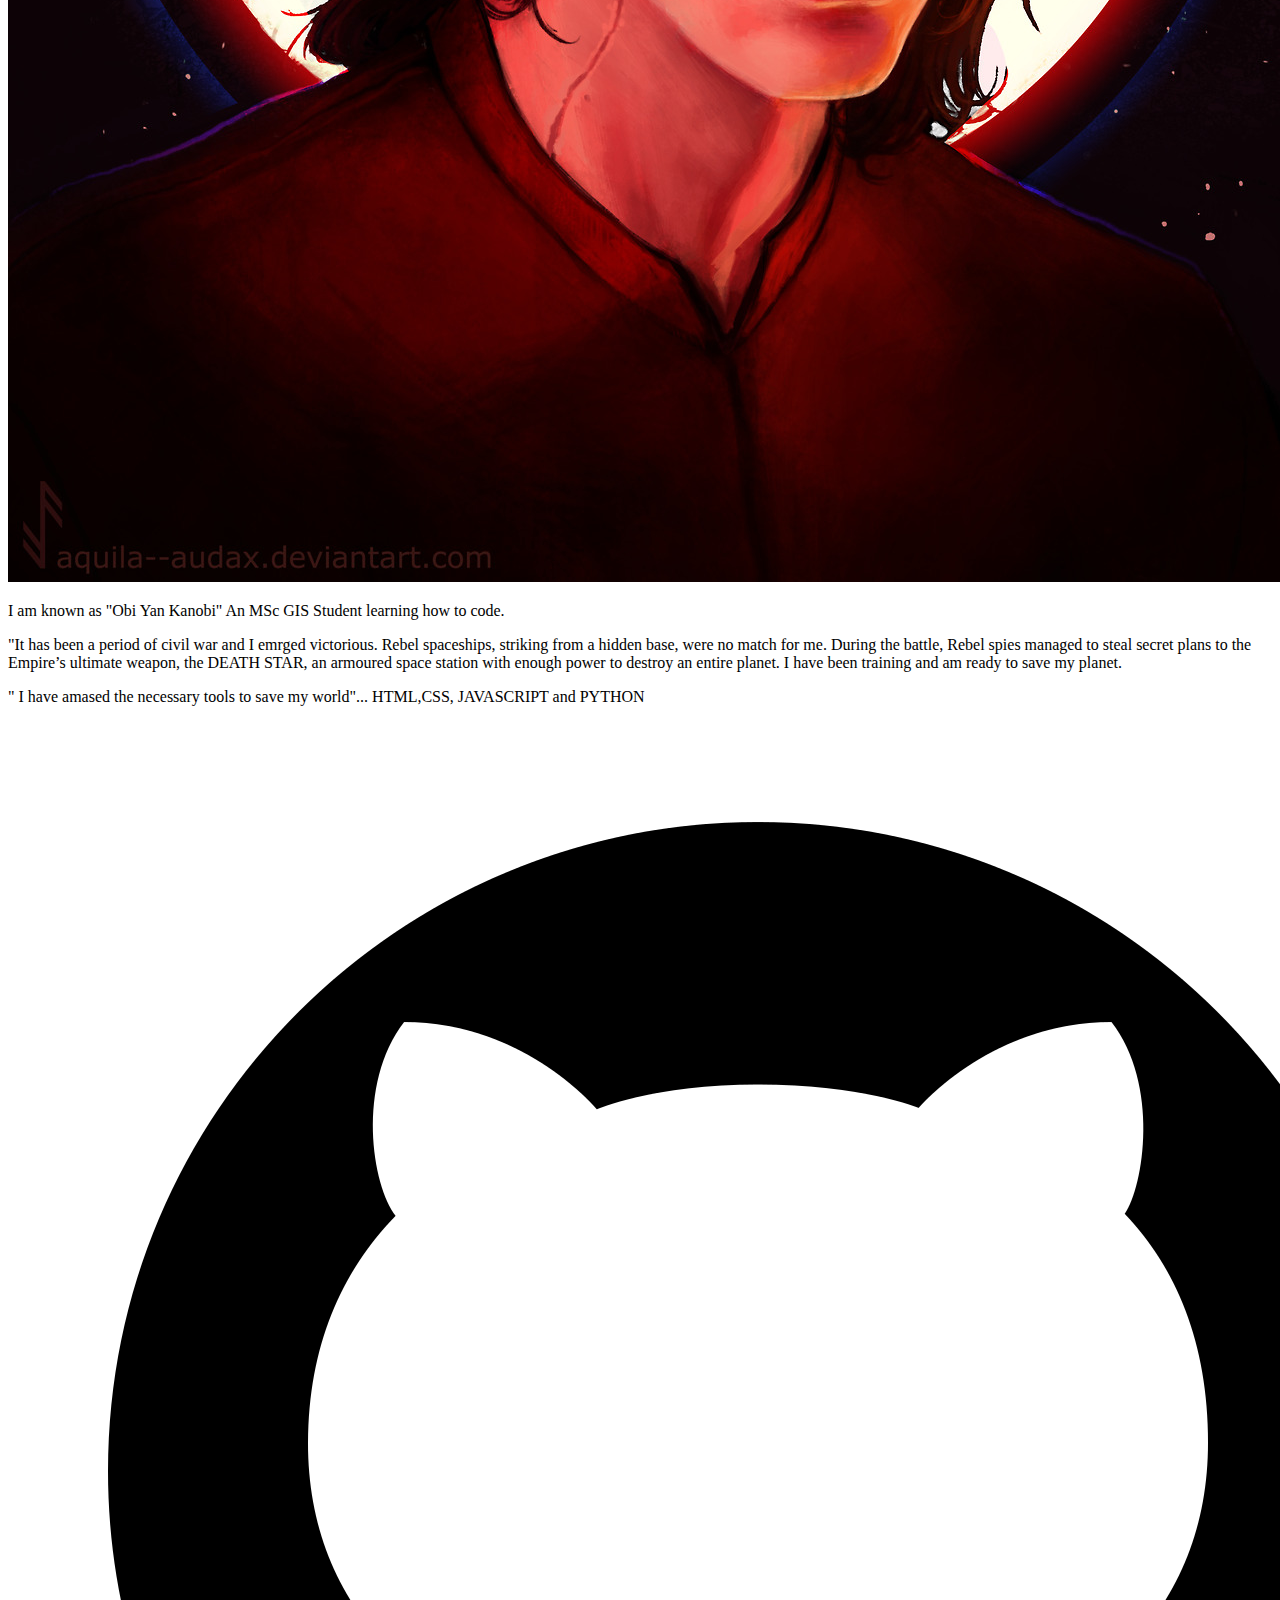
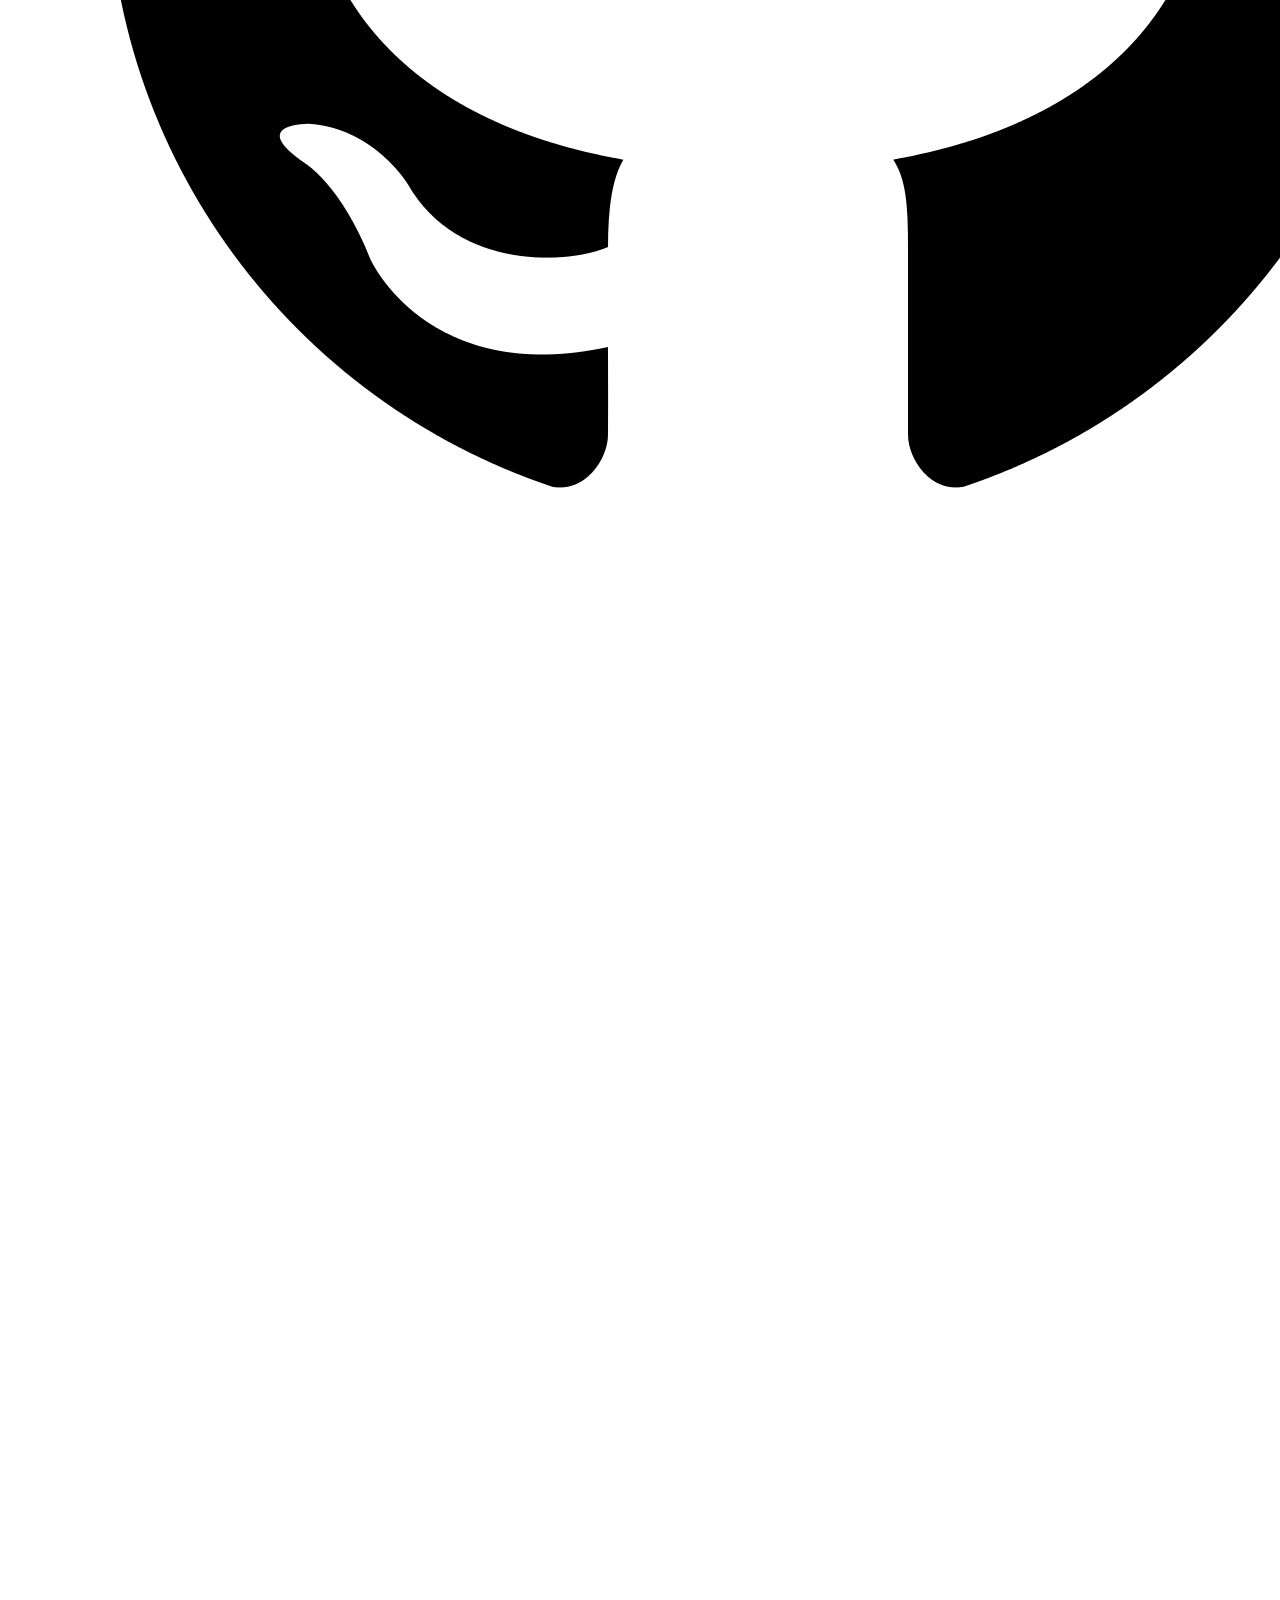
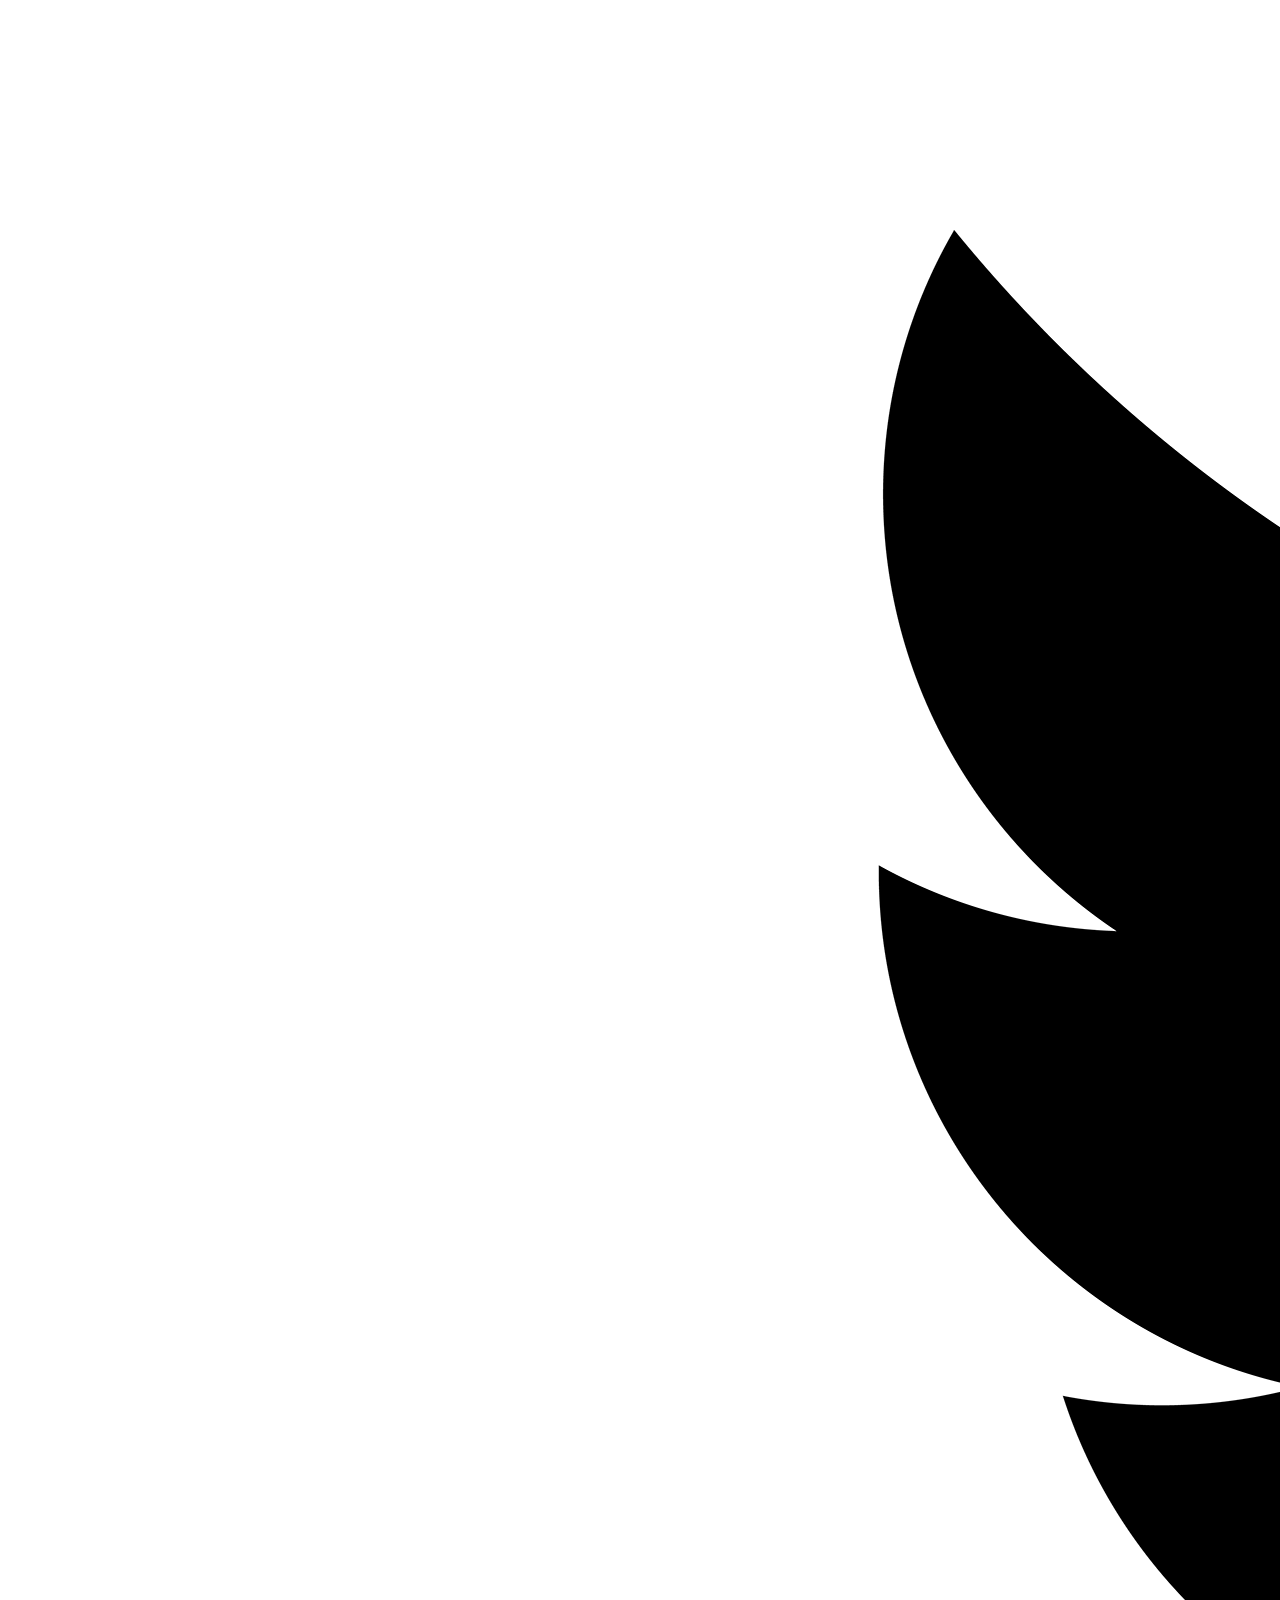
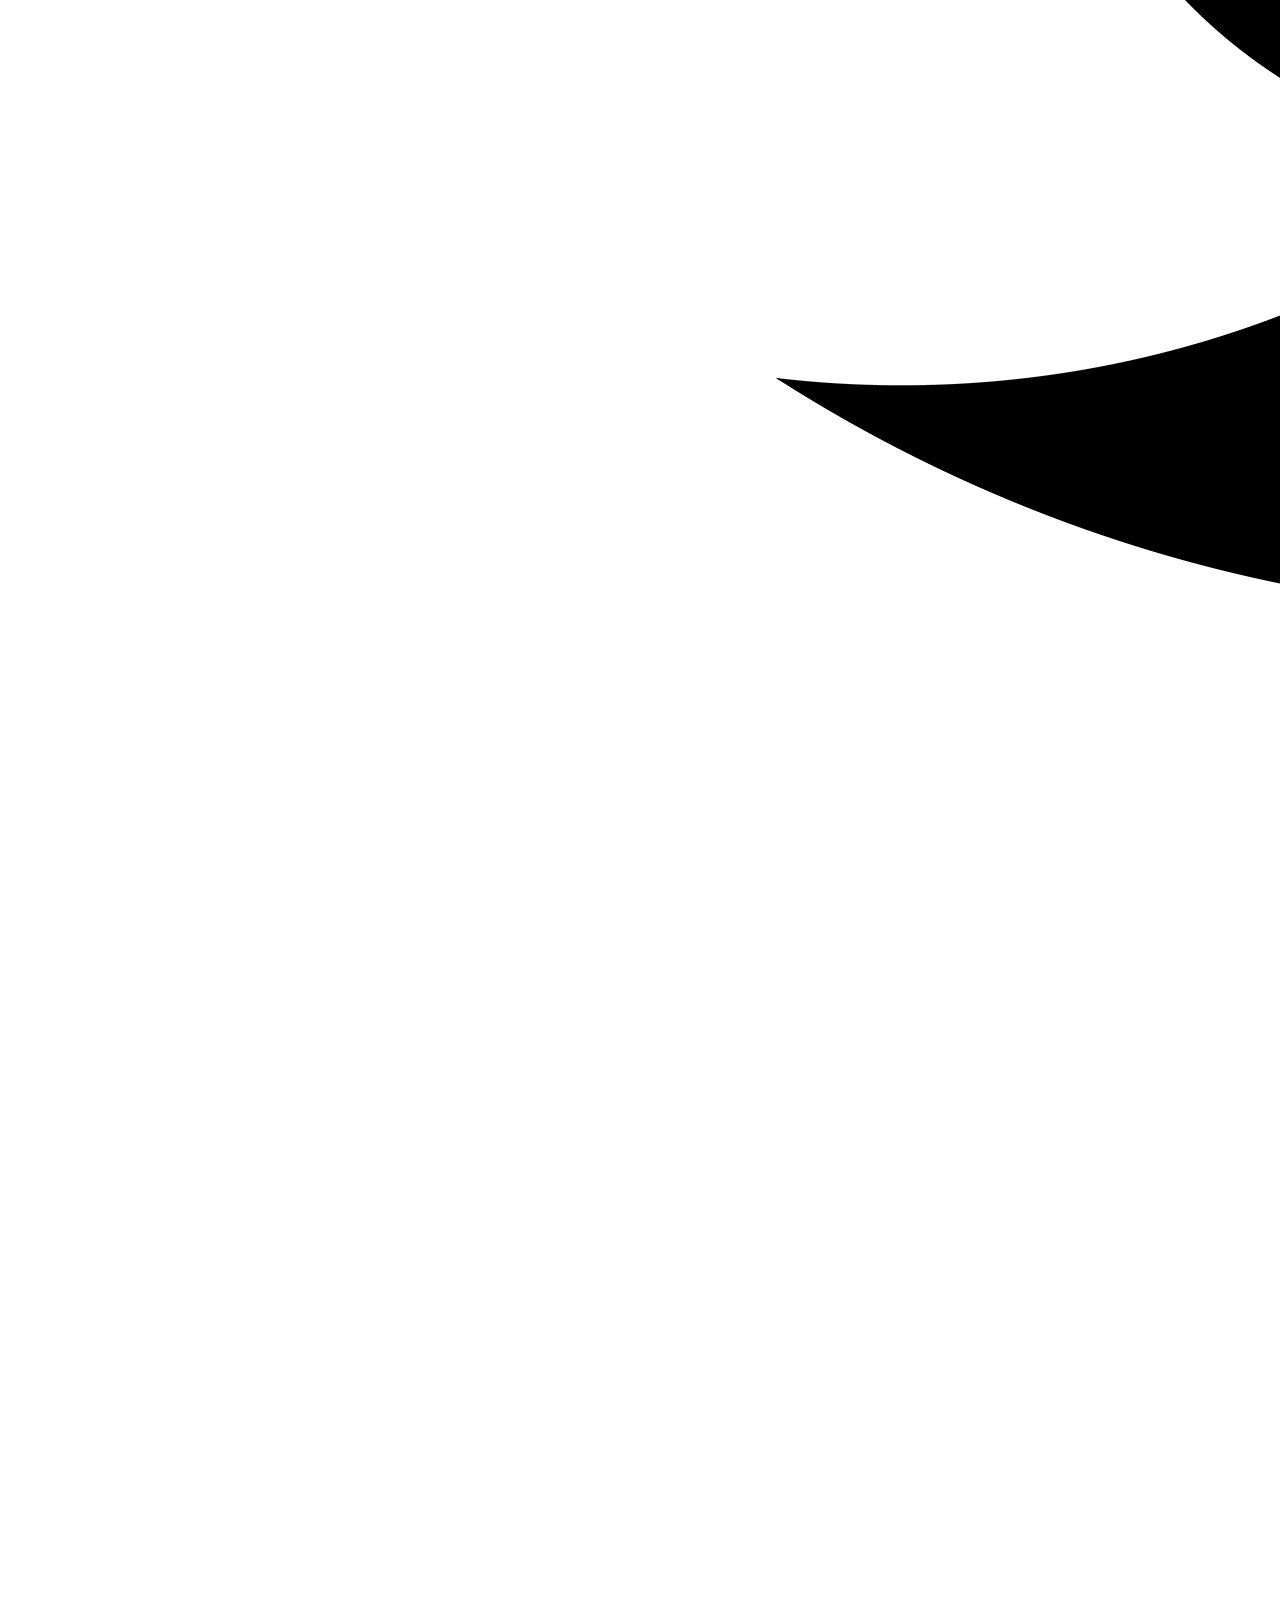
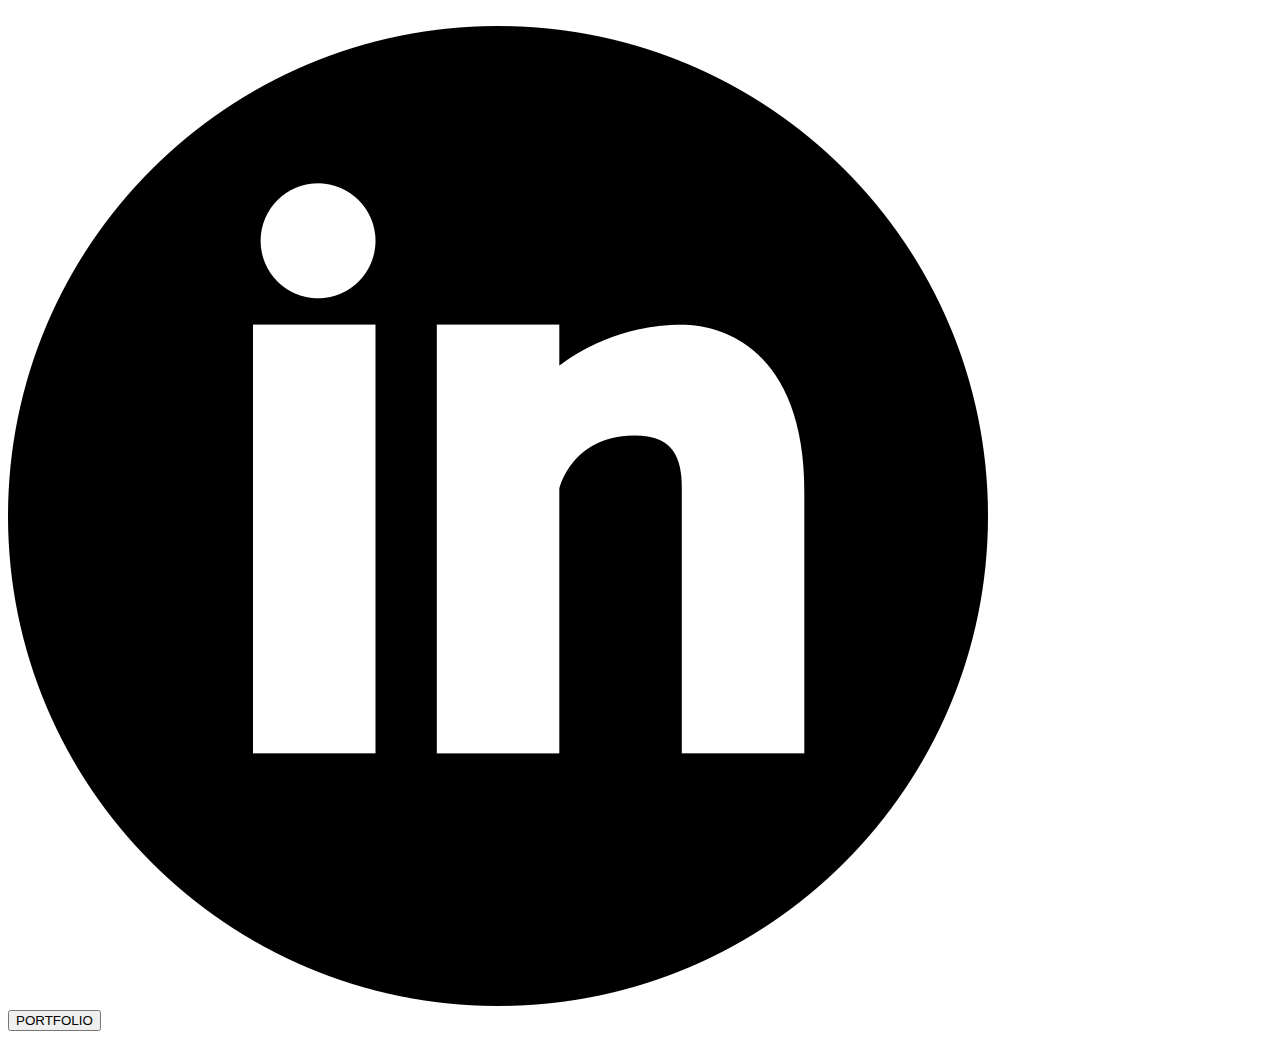
==== commit 54ef366a: "validation 21" ====
--- a/About_me.html
+++ b/About_me.html
@@ -1,4 +1,4 @@
-<!DOCTYPE html5>
+<!DOCTYPE html>
 <html>
   <head>
     <meta charset="utf-8" />
